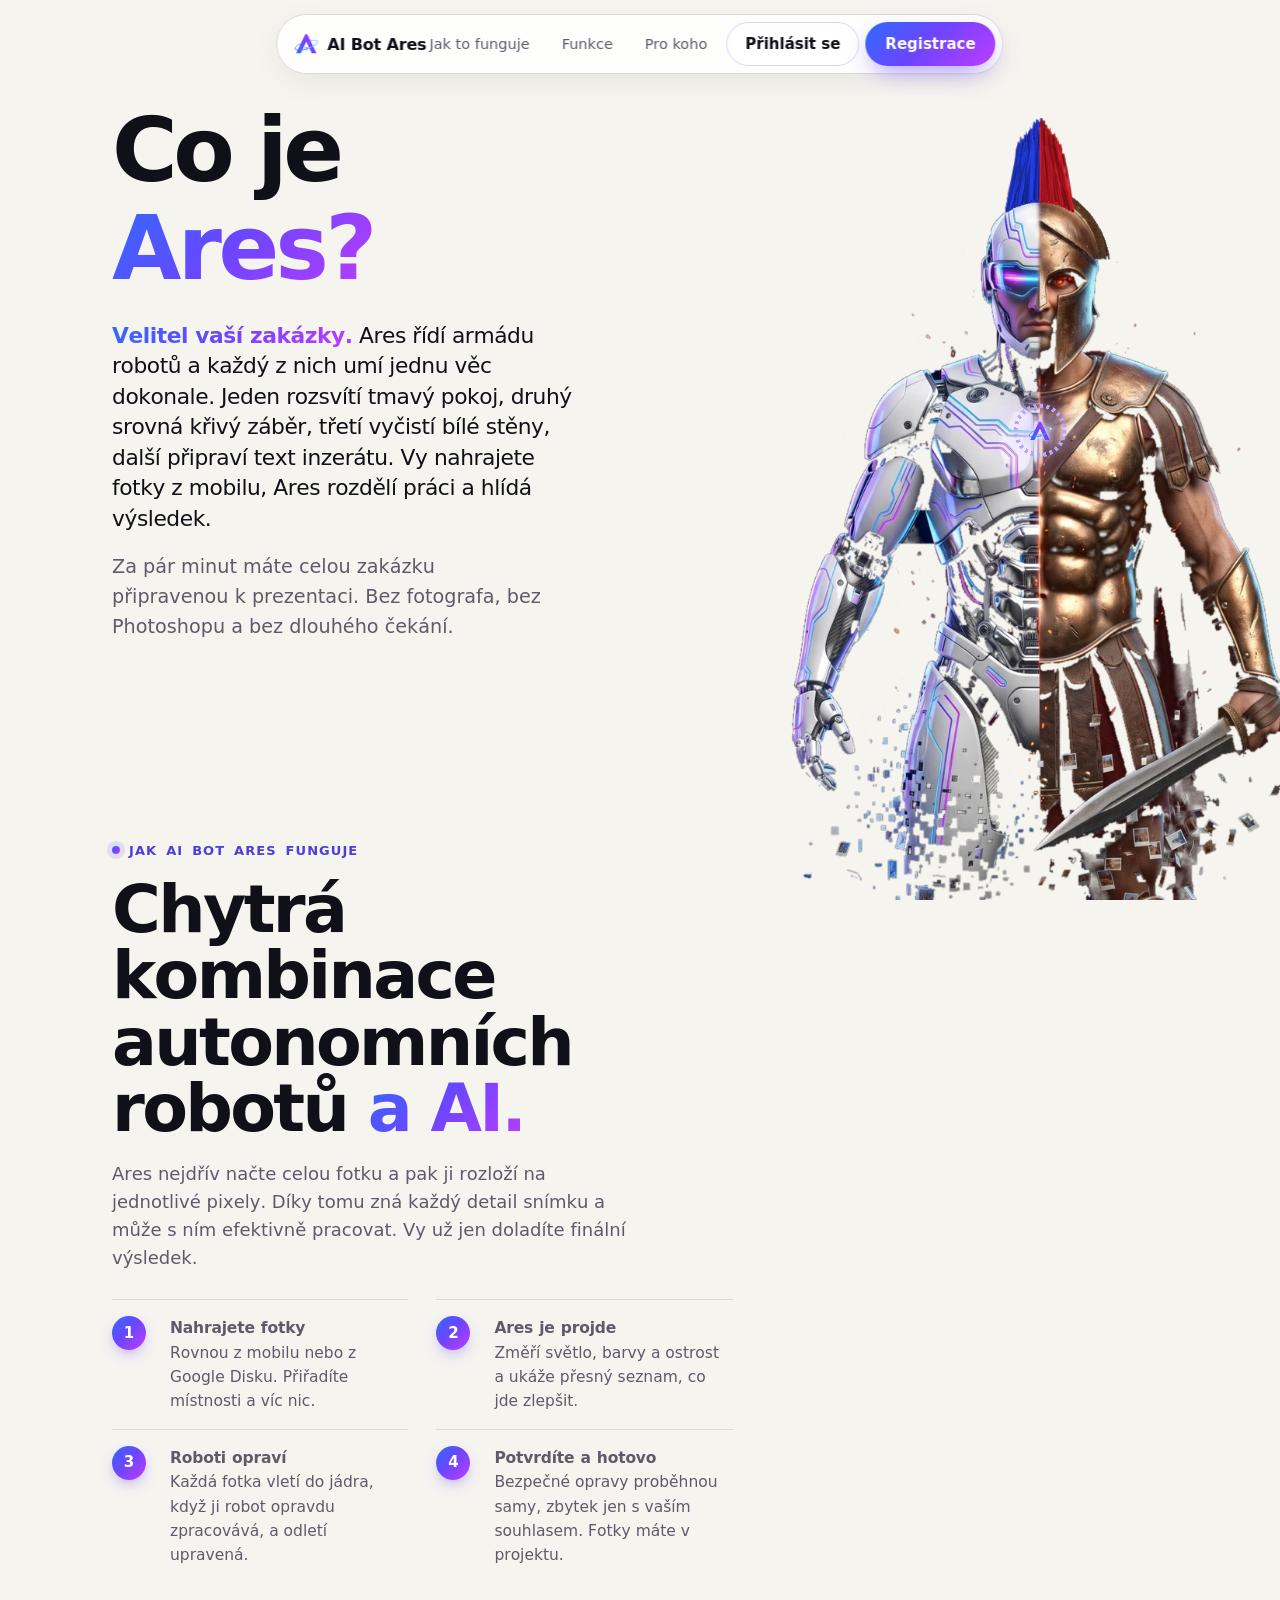
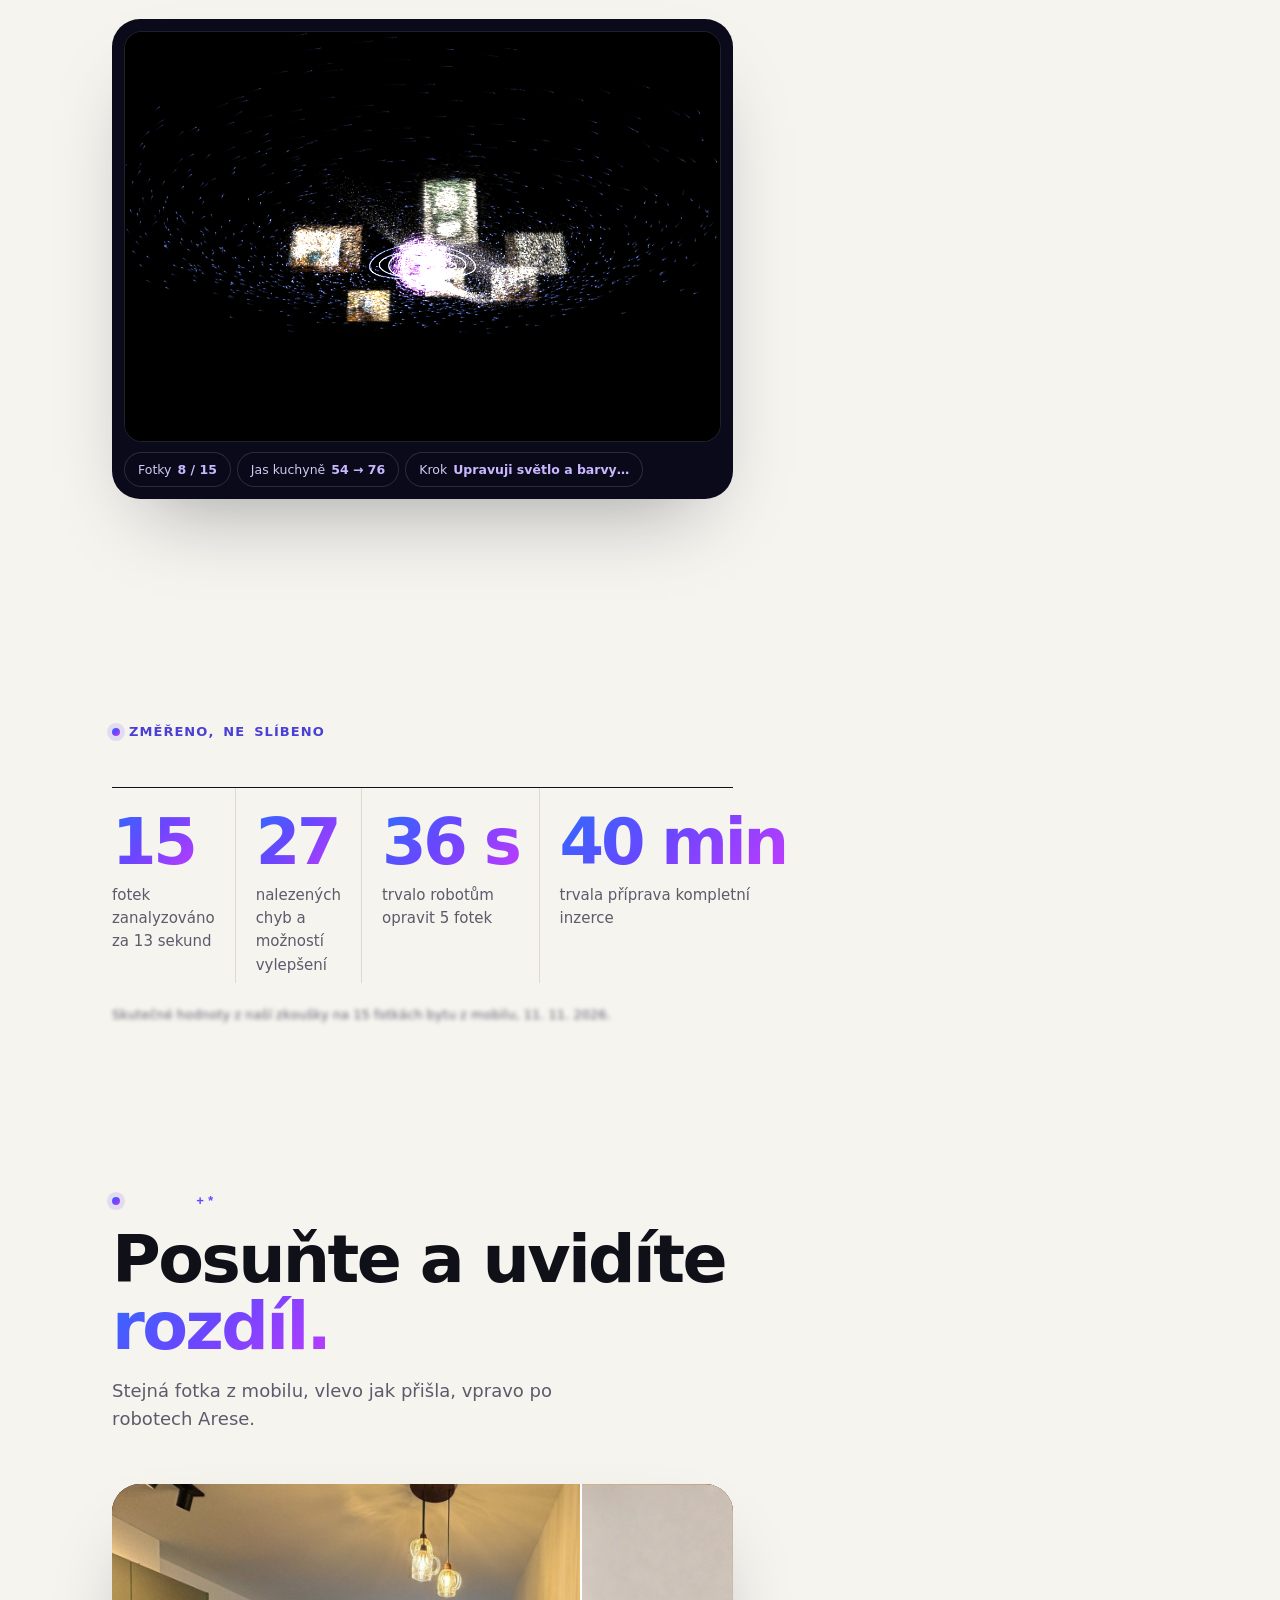
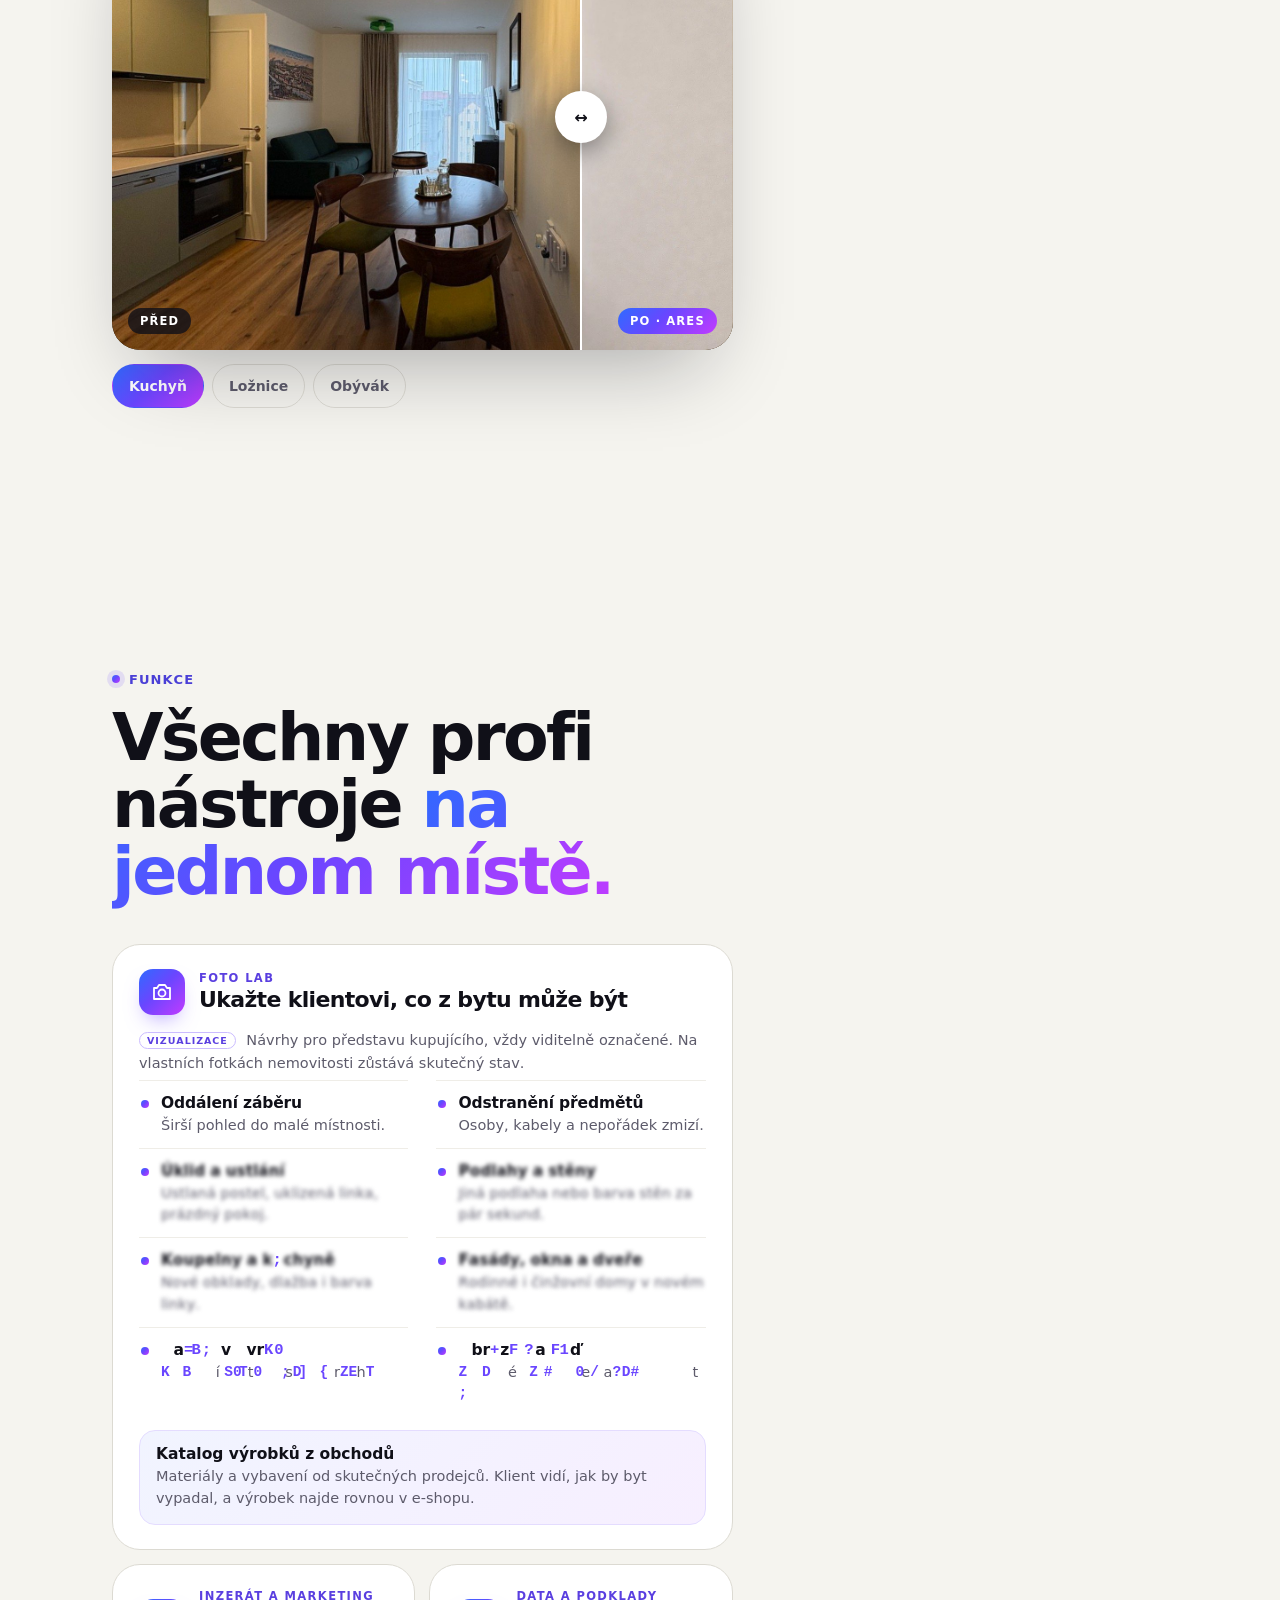
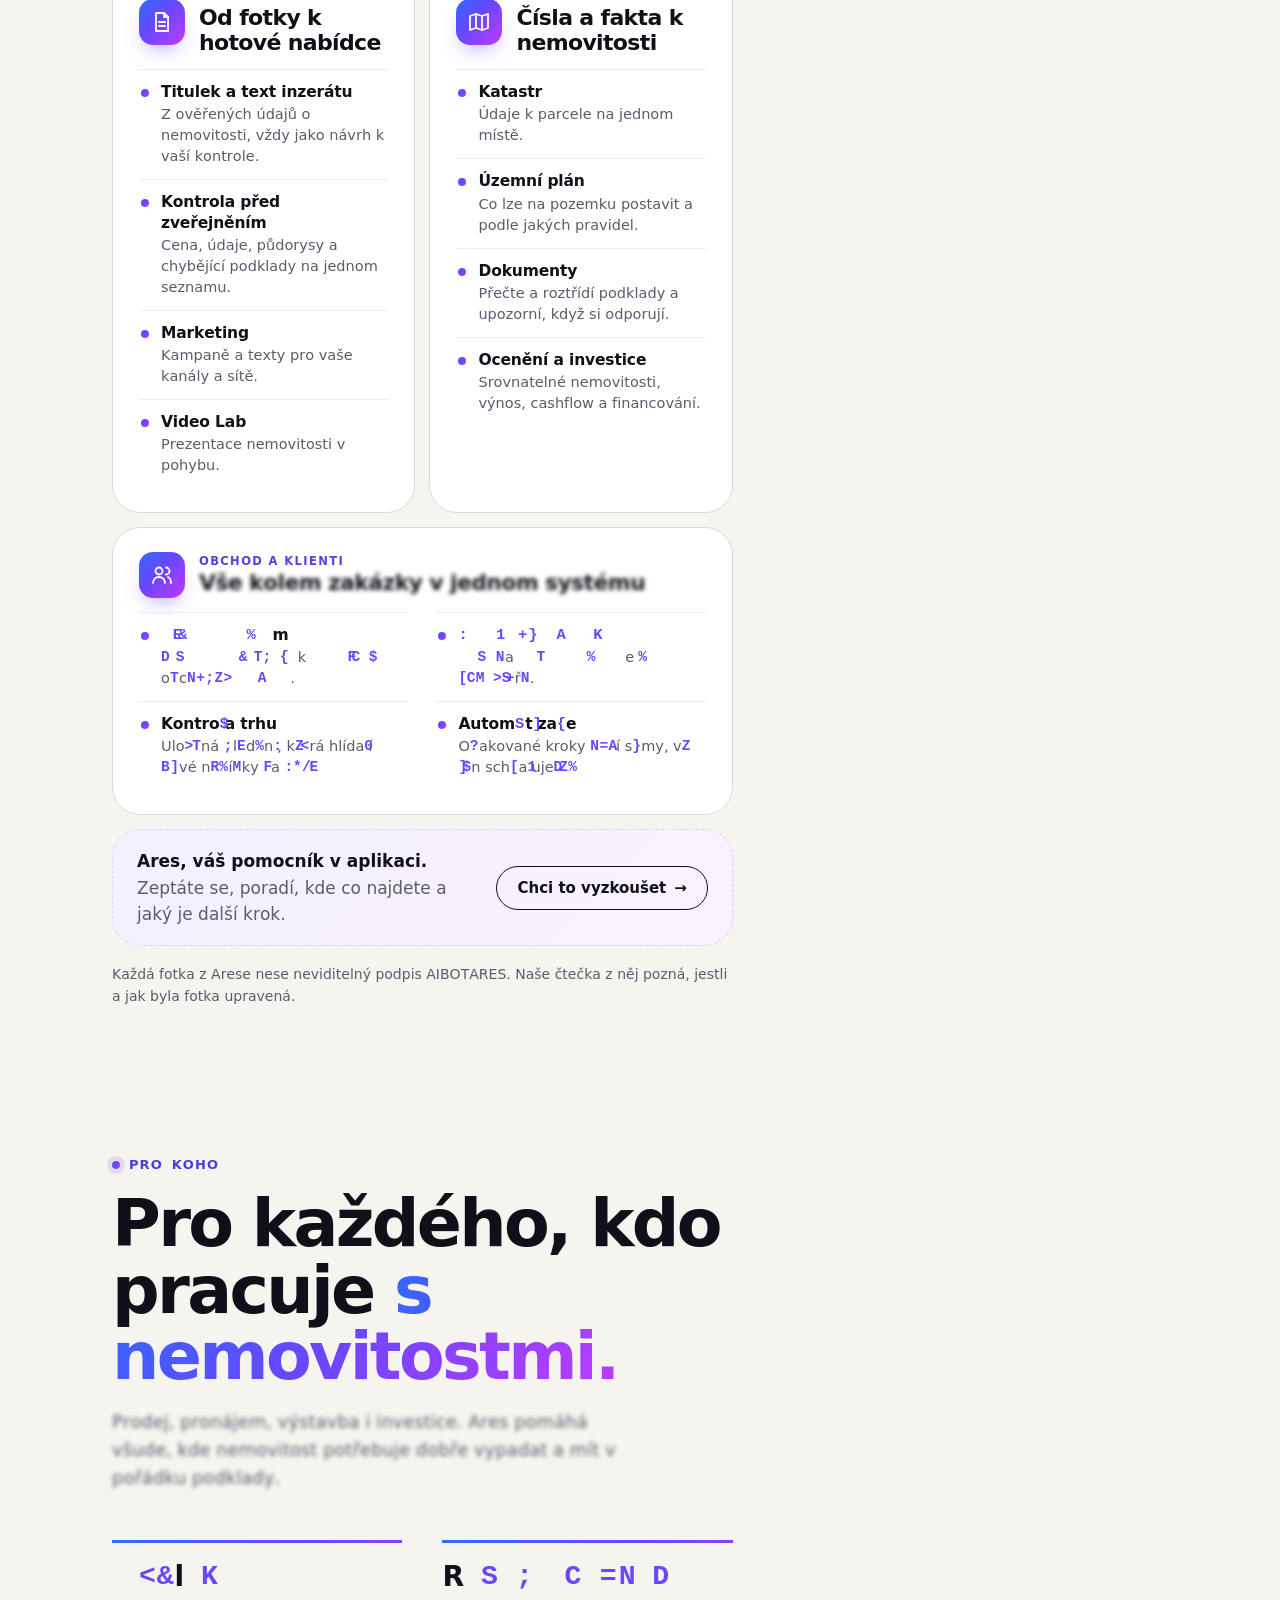
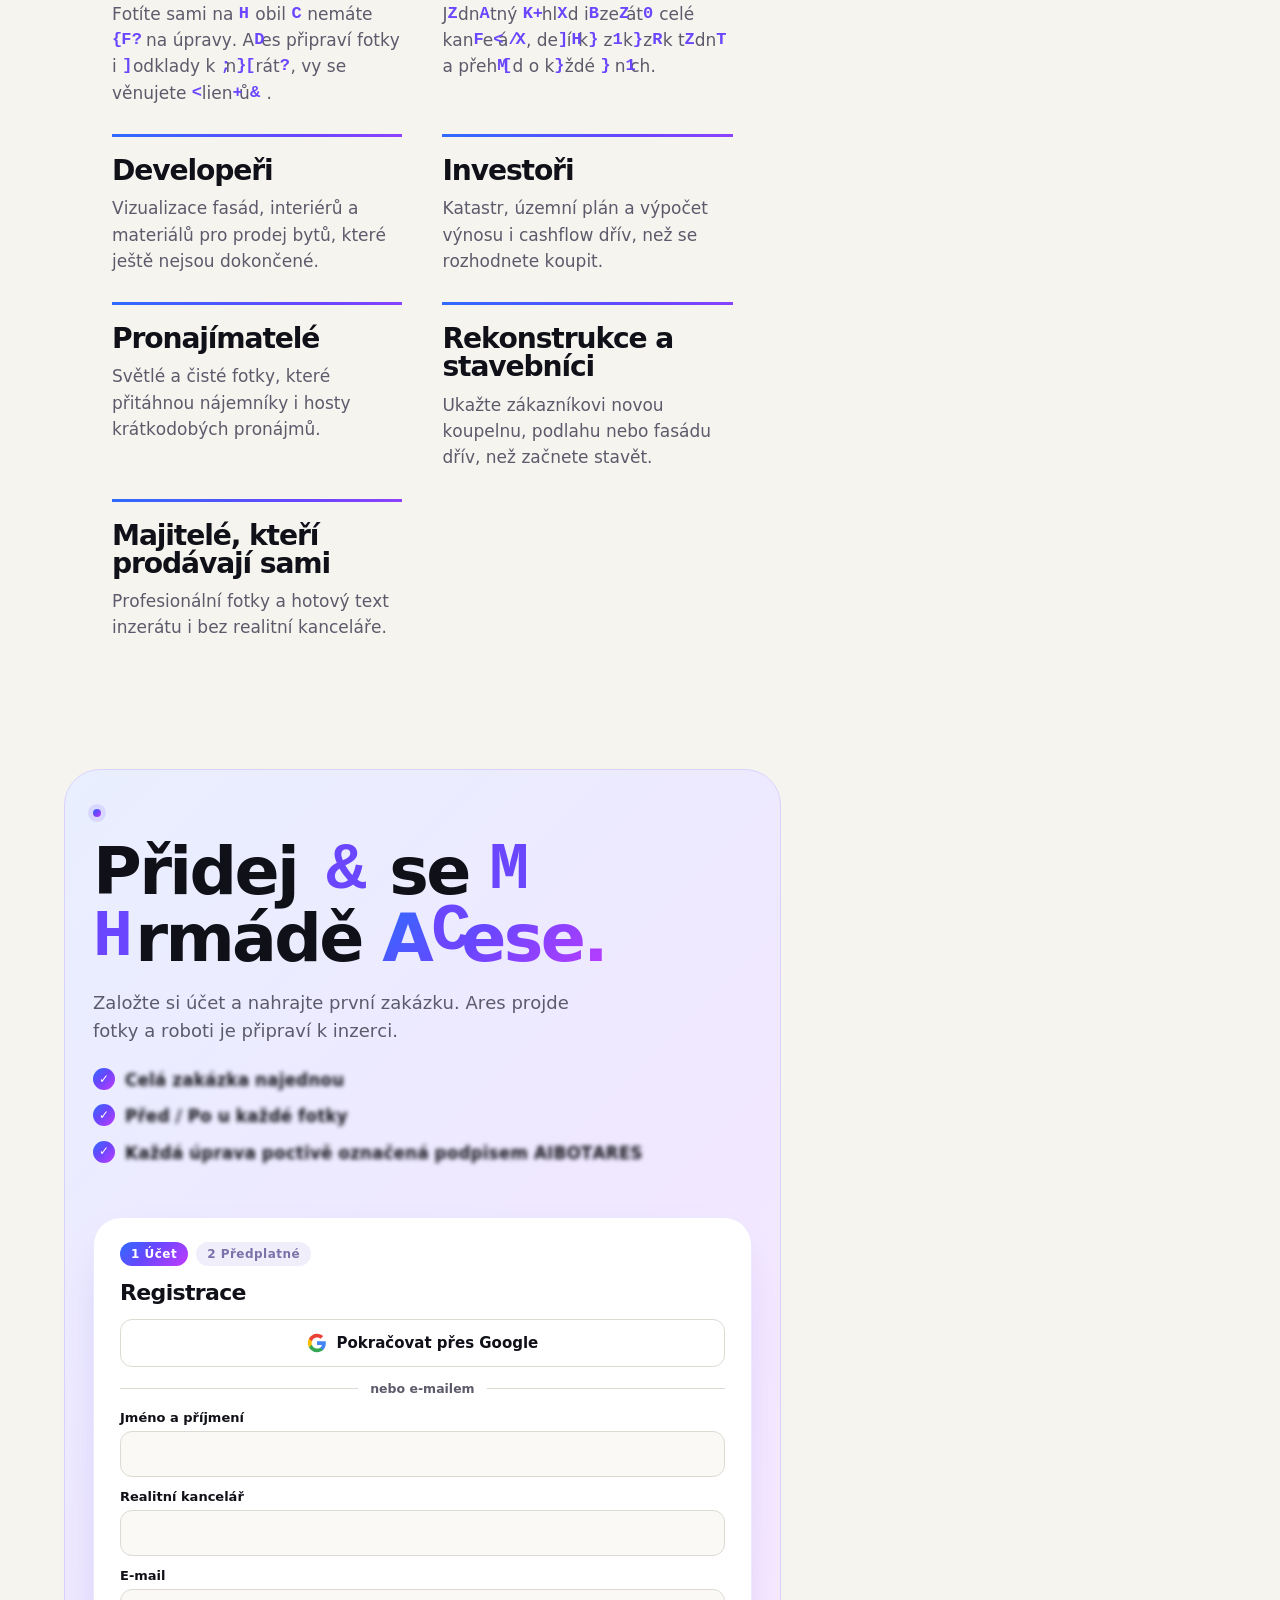
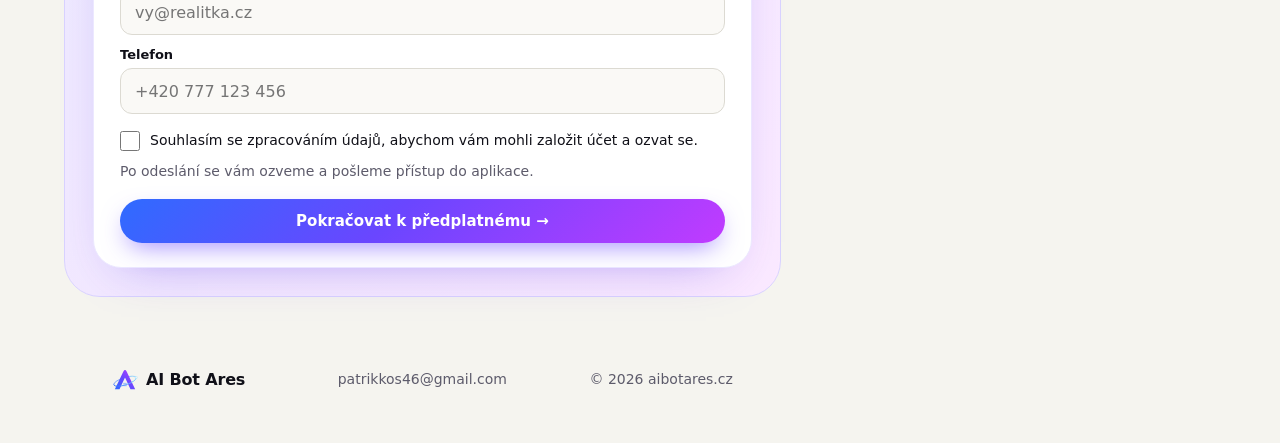
==== vstup.html @ 76d742a1 "Nový web AI Bot Ares: úvod, druhá stránka, registrace e-mailem Co-Authored-By: Claude Opus 5.5 <nore" ====
<!DOCTYPE html>
<html lang="cs">
<head>
<meta charset="utf-8">
<meta name="viewport" content="width=device-width,initial-scale=1">
<title>AI Bot Ares · fotky k inzerci za minutu</title>
<link rel="icon" href="logo.svg">
<style>
:root{
  --paper:#f5f4ef; --card:#ffffff; --ink:#101018; --mut:#5d5b6b; --line:#dcdad2;
  --acc:#5236ff; --acc-soft:#ebe7ff; --night:#0b0a1a;
  --serif:"Iowan Old Style","Palatino Linotype",Palatino,Georgia,serif;
  --sans:-apple-system,"SF Pro Display","Segoe UI",system-ui,sans-serif;
  --r:28px;
}
*{box-sizing:border-box}
html{scroll-behavior:smooth}
body{margin:0;background:var(--paper);color:var(--ink);font:17px/1.55 var(--sans);overflow-x:hidden;-webkit-font-smoothing:antialiased}
a{color:inherit;text-decoration:none}
img{display:block;max-width:100%}
.wrap{max-width:1240px;margin:0 auto;padding:0 clamp(18px,4vw,48px)}
:focus-visible{outline:3px solid var(--acc);outline-offset:3px;border-radius:6px}
em.s{font-family:var(--serif);font-style:italic;font-weight:400;letter-spacing:-.02em;color:var(--acc)}

/* floating nav */
nav{position:fixed;top:14px;left:50%;transform:translateX(-50%);z-index:30;display:flex;align-items:center;gap:6px;padding:7px 7px 7px 16px;background:#ffffffd9;backdrop-filter:blur(14px);border:1px solid var(--line);border-radius:999px;box-shadow:0 8px 30px #1010180f;max-width:calc(100vw - 24px)}
.brand{display:flex;align-items:center;gap:8px;font:800 16px var(--sans);letter-spacing:-.01em;margin-right:10px;white-space:nowrap}
.brand img{width:26px;height:26px}
nav .l{display:inline-flex;align-items:center;min-height:44px;padding:0 13px;border-radius:999px;font:500 14.5px var(--sans);color:var(--mut);white-space:nowrap}
nav .l:hover{background:#1010180a;color:var(--ink)}
.btn{display:inline-flex;align-items:center;justify-content:center;gap:8px;min-height:44px;padding:0 20px;border-radius:999px;font:650 15px var(--sans);border:1px solid transparent;cursor:pointer;white-space:nowrap;transition:transform .2s,background .2s}
.btn.k{background:var(--ink);color:#fff}.btn.k:hover{background:var(--acc)}
.btn.o{border-color:var(--ink);background:transparent;color:var(--ink)}.btn.o:hover{background:var(--ink);color:#fff}
.btn.w{background:#fff;color:var(--ink)}.btn.w:hover{background:var(--acc-soft)}
.btn:active{transform:scale(.97)}
.btn .ar{transition:transform .2s}.btn:hover .ar{transform:translateX(4px)}

/* hero */
.hero{position:relative;padding:clamp(96px,12vh,140px) 0 40px;overflow:hidden}
.hero>.wrap{position:relative;z-index:1;pointer-events:none}
.hero>.wrap a,.hero>.wrap button{pointer-events:auto}
.eyebrow{display:inline-flex;align-items:center;gap:9px;font:600 13px var(--sans);letter-spacing:.08em;text-transform:uppercase;color:var(--mut)}
.eyebrow i{width:8px;height:8px;border-radius:50%;background:var(--acc);box-shadow:0 0 0 5px var(--acc-soft)}
h1{margin:0;font:800 clamp(40px,7vw,104px)/.95 var(--sans);letter-spacing:-.05em}
h1 .ln{display:block;overflow:hidden;padding:.14em 0 .16em;margin:-.14em 0 -.16em}
h1 .ln>span{display:block;transform:translateY(110%);animation:up .9s cubic-bezier(.2,.8,.2,1) forwards}
h1 .ln:nth-child(2)>span{animation-delay:.08s}h1 .ln:nth-child(3)>span{animation-delay:.16s}
@keyframes up{to{transform:none}}
.answer{margin:clamp(18px,2.4vw,30px) 0 18px;max-width:34ch;font:500 clamp(19px,1.7vw,24px)/1.4 var(--sans);letter-spacing:-.02em;color:var(--ink)}
.answer strong{font-weight:800}
.hero-grid{display:grid;grid-template-columns:minmax(0,520px) 1fr;gap:clamp(24px,4vw,64px);align-items:center;margin-top:0}
.lead{margin:0 0 26px;font-size:clamp(17px,1.5vw,20px);color:var(--mut);max-width:440px}
.ctas{display:flex;gap:10px;flex-wrap:wrap}
.meter{margin-top:34px;border-top:1px solid var(--line);padding-top:18px;display:grid;grid-template-columns:auto 1fr;gap:6px 18px;align-items:baseline;font-size:14px;color:var(--mut)}
.meter b{font:700 34px/1 var(--sans);letter-spacing:-.04em;color:var(--ink);font-variant-numeric:tabular-nums}
.meter .bar{grid-column:1/-1;height:6px;border-radius:9px;background:var(--line);overflow:hidden;margin-top:6px}
.meter .bar i{display:block;height:100%;width:54%;background:var(--acc);border-radius:9px;transition:width 1s cubic-bezier(.2,.8,.2,1)}

/* before / after */
.ba{position:relative;border-radius:var(--r);overflow:hidden;aspect-ratio:4/3;background:#000;touch-action:pan-y;user-select:none;box-shadow:0 40px 80px -30px #10101855}
.ba img{position:absolute;inset:0;width:100%;height:100%;object-fit:cover;pointer-events:none}
.ba .after{clip-path:inset(0 0 0 var(--p,50%))}
.ba .h{position:absolute;top:0;bottom:0;left:var(--p,50%);width:2px;background:#fff;pointer-events:none}
.ba .h i{position:absolute;top:50%;left:50%;width:52px;height:52px;margin:-26px;border-radius:50%;background:#fff;color:var(--ink);display:grid;place-items:center;font:800 16px var(--sans);font-style:normal;box-shadow:0 8px 26px #0006}
.ba .lb{position:absolute;bottom:16px;padding:6px 12px;border-radius:999px;font:700 11.5px var(--sans);letter-spacing:.1em;pointer-events:none}
.ba .l1{left:16px;background:#101018cc;color:#fff}.ba .l2{right:16px;background:#fff;color:var(--ink)}
.ba input{position:absolute;inset:0;width:100%;height:100%;opacity:0;cursor:ew-resize;margin:0}
.ba:has(input:focus-visible){outline:3px solid var(--acc);outline-offset:4px}
.rooms{display:flex;gap:8px;margin-top:14px;flex-wrap:wrap}
.rooms button{min-height:44px;padding:0 16px;border-radius:999px;border:1px solid var(--line);background:transparent;font:600 14px var(--sans);color:var(--mut);cursor:pointer}
.rooms button[aria-pressed=true]{background:var(--ink);border-color:var(--ink);color:#fff}

.fight{position:fixed;right:-1vw;bottom:0;width:calc(var(--cyw) / .92);aspect-ratio:645/1007;z-index:0;pointer-events:none}
.fight .hero-ares{position:absolute;inset:0;width:100%;height:100%;object-fit:contain;object-position:right bottom}
.fight{transform-origin:60% 38%;will-change:transform,opacity,filter}
section,footer,.hero>.wrap{position:relative;z-index:1}
.fx{position:fixed;inset:0;z-index:0;pointer-events:none;overflow:hidden}
.fx .ph{position:absolute;left:0;top:0;border:2px solid #fff;border-radius:3px;background:center/cover;filter:grayscale(1) brightness(.78) contrast(.85) blur(.4px);box-shadow:0 8px 18px #10101830;will-change:transform,opacity}
.fx .px{position:absolute;left:0;top:0;border-radius:1px;will-change:transform,opacity}
.fx .ring{position:absolute;border-radius:50%;border:3px solid #a99bff;box-shadow:0 0 24px #8f7bff,inset 0 0 18px #8f7bff88;pointer-events:none}
:root{--cyw:min(calc(100svh * 645 / 1007 * .92),36vw)}
@media (min-width:901px){
 .hero>.wrap,section>.wrap,footer>.wrap{margin-left:clamp(20px,5vw,90px);margin-right:calc(var(--cyw) + 3vw);max-width:none}
 .end{margin-left:clamp(20px,5vw,90px)!important;margin-right:calc(var(--cyw) + 3vw)!important;grid-template-columns:1fr!important}
 .hero-grid{grid-template-columns:minmax(0,640px)}
 #ares1 .a1{grid-template-columns:1fr;gap:36px}
 #ares1 .a1-steps{grid-template-columns:1fr 1fr;column-gap:28px}
 #ares1 .a1-screen{max-width:640px}
}
.fight .ph{position:absolute;left:0;top:0;border:2px solid #fff;border-radius:3px;background:center/cover;filter:grayscale(1) brightness(.78) contrast(.85) blur(.4px);box-shadow:0 8px 18px #10101830;will-change:transform,opacity}
.fight .px{position:absolute;left:0;top:0;border-radius:1px;will-change:transform,opacity}
.fight .ring{position:absolute;border-radius:50%;border:3px solid #a99bff;box-shadow:0 0 24px #8f7bff,inset 0 0 18px #8f7bff88;pointer-events:none}
.hero .marq{position:relative;z-index:1;background:var(--paper)}
@media (max-width:900px){.fight{right:-18vw;opacity:.16}.hero>.wrap{pointer-events:auto}}
@media (prefers-reduced-motion:reduce){.fight .ph,.fight .px,.fight .ring{display:none}.fight .stance{animation:none}}
/* marquee */
.marq{margin-top:clamp(50px,7vw,90px);border-block:1px solid var(--line);overflow:hidden;padding:18px 0}
.marq div{display:flex;gap:44px;width:max-content;animation:mq 38s linear infinite;font:700 clamp(20px,2.4vw,30px) var(--sans);letter-spacing:-.02em;white-space:nowrap}
.marq span::after{content:"✳";margin-left:44px;color:var(--acc);font-weight:400;font-family:var(--sans);font-style:normal}
.marq span:nth-child(even){font-family:var(--serif);font-style:italic;font-weight:400}
@keyframes mq{to{transform:translateX(-50%)}}

section{padding:clamp(70px,10vw,140px) 0;scroll-margin-top:70px}
h2{margin:14px 0 0;font:800 clamp(34px,5.2vw,72px)/1 var(--sans);letter-spacing:-.04em;max-width:16ch}
.sub{color:var(--mut);max-width:520px;font-size:18px;margin:18px 0 0}

/* numbers */
.nums{display:grid;grid-template-columns:repeat(4,1fr);border-top:1px solid var(--ink);margin-top:44px}
.nums div{padding:22px 20px 6px 0;border-right:1px solid var(--line)}
.nums div+div{padding-left:20px}.nums div:last-child{border:0}
.nums b{display:block;font:800 clamp(38px,5vw,76px)/1 var(--sans);letter-spacing:-.05em;font-variant-numeric:tabular-nums;white-space:nowrap}
.nums span{display:block;margin-top:10px;color:var(--mut);font-size:15px;max-width:22ch}
.src{margin-top:22px;font-size:13px;color:var(--mut)}

/* steps: sticky title + rows */
.how{display:grid;grid-template-columns:.8fr 1.2fr;gap:clamp(24px,5vw,80px);align-items:start}
.how .stick{position:sticky;top:110px}
.step{display:grid;grid-template-columns:auto 1fr;gap:8px 26px;padding:34px 0;border-top:1px solid var(--line)}
.step:last-child{border-bottom:1px solid var(--line)}
.step .n{font:400 clamp(54px,6vw,92px)/.8 var(--serif);font-style:italic;color:var(--acc);grid-row:1/3;min-width:1.1em}
.step h3{margin:0;font:750 clamp(22px,2.3vw,30px)/1.1 var(--sans);letter-spacing:-.03em}
.step p{margin:0;color:var(--mut)}

/* Ares1 dark window */
.dark{background:var(--night);color:#f1efff;border-radius:calc(var(--r) + 8px);padding:clamp(22px,4vw,56px);margin:0 clamp(8px,1.5vw,20px)}
.dark .top{display:grid;grid-template-columns:1.1fr .9fr;gap:30px;align-items:end;margin-bottom:34px}
.dark h2{color:#fff}.dark .eyebrow{color:#a9a3cf}
.dark ul{list-style:none;margin:0;padding:0;display:grid;gap:10px;color:#cfc9f3;font-size:16px}
.dark li{display:flex;gap:12px;align-items:baseline}.dark li::before{content:"";flex:none;width:7px;height:7px;border-radius:50%;background:#8f7bff;transform:translateY(-2px)}
.stage{position:relative;border-radius:20px;overflow:hidden;border:1px solid #ffffff1c;background:#05040f}
.stage iframe{border:0;width:1100px;height:760px;transform-origin:0 0;position:absolute;left:0;top:0}
.chips{position:absolute;left:14px;right:14px;bottom:14px;display:flex;gap:8px;flex-wrap:wrap;pointer-events:none}
.chip{background:#0b0a1ad9;border:1px solid #ffffff22;border-radius:999px;padding:7px 13px;font-size:12.5px;color:#cfc9f3}
.chip b{color:#fff;margin-left:6px;font-variant-numeric:tabular-nums}

.a1{display:grid;grid-template-columns:1fr minmax(0,560px);gap:clamp(28px,5vw,72px);align-items:center}
.a1-steps{list-style:none;counter-reset:st;margin:28px 0 0;padding:0;display:grid;gap:0}
.a1-steps li{counter-increment:st;display:grid;grid-template-columns:44px 1fr;gap:2px 14px;padding:16px 0;border-top:1px solid var(--line)}
.a1-steps li::before{content:counter(st);grid-row:1/3;font:400 34px/1 var(--serif);font-style:italic;color:var(--acc)}
.a1-steps b{font:750 18px/1.25 var(--sans);letter-spacing:-.01em}
.a1-steps span{color:var(--mut);font-size:15.5px}
.a1-screen{position:relative;background:var(--night);border-radius:var(--r);padding:12px;box-shadow:0 40px 80px -36px #10101860}
.a1-screen .stage{border-radius:calc(var(--r) - 10px)}
.a1-screen .chips{position:static;margin-top:10px;display:flex;flex-wrap:wrap;gap:6px}
@media (max-width:900px){.a1{grid-template-columns:1fr}}
/* bento */
.bento{display:grid;grid-template-columns:repeat(6,1fr);gap:14px;margin-top:48px}
.t{position:relative;border-radius:var(--r);background:var(--card);border:1px solid var(--line);padding:26px;min-height:230px;display:flex;flex-direction:column;justify-content:flex-end;overflow:hidden;transition:transform .35s cubic-bezier(.2,.8,.2,1),box-shadow .35s,opacity .8s}
.t:hover{transform:translateY(-4px);box-shadow:0 24px 50px -24px #10101840}
.t h3{margin:0 0 6px;font:750 22px/1.15 var(--sans);letter-spacing:-.03em}
.t p{margin:0;color:var(--mut);font-size:15.5px;max-width:38ch}
.t .viz{position:absolute;top:20px;right:20px;font:700 10.5px var(--sans);letter-spacing:.12em;padding:5px 10px;border-radius:999px;border:1px solid currentColor}
.t.a{grid-column:span 4;min-height:380px;color:#fff;border:0}
.t.a p,.t.e p,.t.b p{color:#ffffffe0}
.t>img{position:absolute;inset:0;width:100%;height:100%;object-fit:cover;transition:transform 1.2s cubic-bezier(.2,.8,.2,1)}
.t:hover>img{transform:scale(1.05)}
.t.a::after,.t.e::after{content:"";position:absolute;inset:0;background:linear-gradient(180deg,#10101800 30%,#101018e0)}
.t.a>:not(img),.t.e>:not(img){position:relative;z-index:1}
.t.a>.viz,.t.e>.viz{position:absolute}
.t.b{grid-column:span 2;background:var(--acc);color:#fff;border:0}
.t.b .big{font:400 96px/.8 var(--serif);font-style:italic;margin-bottom:auto}
.t.c,.t.d{grid-column:span 2}
.t.e{grid-column:span 2;color:#fff;border:0}
.t.f{grid-column:span 6;min-height:0;flex-direction:row;align-items:center;justify-content:space-between;gap:24px;background:transparent}
.honest{margin-top:18px;font-size:14px;color:var(--mut);max-width:70ch}

/* who */
.who{display:grid;grid-template-columns:1fr 1fr;gap:14px 40px;margin-top:48px}
.who article{border-top:1px solid var(--ink);padding:26px 0 0}
.who h3{margin:0 0 10px;font:800 clamp(28px,3.4vw,46px)/1 var(--sans);letter-spacing:-.04em}
.who p{margin:0;color:var(--mut);max-width:44ch}

/* cta + login */
.end{background:var(--ink);color:#fff;border-radius:calc(var(--r) + 8px);margin:0 clamp(8px,1.5vw,20px);padding:clamp(28px,5vw,72px);display:grid;grid-template-columns:1.25fr .75fr;gap:clamp(24px,5vw,72px);align-items:center}
.end h2{color:#fff;max-width:14ch}.end .sub{color:#b9b6c9}
.end em.s{color:#a99bff}
.login{background:#fff;color:var(--ink);border-radius:var(--r);padding:28px}
.login h3{margin:0 0 4px;font:800 24px var(--sans);letter-spacing:-.03em}
.login p{margin:0 0 8px;color:var(--mut);font-size:15px}
.login label{display:block;font:600 13px var(--sans);margin:14px 0 6px}
.login input{width:100%;min-height:48px;border:1px solid var(--line);background:var(--paper);color:var(--ink);border-radius:14px;padding:0 14px;font:16px var(--sans)}
.login input:focus{outline:3px solid var(--acc);outline-offset:1px}
.login .btn{width:100%;margin-top:18px}
.login .note{margin-top:12px;font-size:14px;color:var(--acc)}

footer{padding:40px 0 50px;color:var(--mut);font-size:14px}
footer .wrap{display:flex;justify-content:space-between;gap:16px;flex-wrap:wrap;align-items:center}
footer a:hover{color:var(--ink)}

/* scroll reveal */
.rv{opacity:0;transform:translateY(26px);transition:opacity .8s cubic-bezier(.2,.8,.2,1),transform .8s cubic-bezier(.2,.8,.2,1);transition-delay:var(--d,0s)}
.rv.in{opacity:1;transform:none}
.t.rv.in:hover{transform:translateY(-4px);transition-delay:0s}

@media (max-width:900px){
  nav .l{display:none}
  nav{padding-left:12px;gap:4px}.brand{margin-right:4px;font-size:15px;flex:none}nav .btn{padding:0 14px;font-size:14px}
  .hero-grid,.how,.dark .top,.end,.who{grid-template-columns:1fr}
  .how .stick{position:static}
  .nums{grid-template-columns:1fr 1fr}
  .nums div,.nums div+div{border-right:0;border-bottom:1px solid var(--line);padding:20px 12px 18px 0}
  .bento{grid-template-columns:1fr}
  .t.a,.t.b,.t.c,.t.d,.t.e,.t.f{grid-column:auto}
  .t.a{min-height:300px}
  .t.f{flex-direction:column;align-items:flex-start}

}
@media (prefers-reduced-motion:reduce){
  html{scroll-behavior:auto}
  *,*::before,*::after{animation:none!important;transition:none!important}
  h1 .ln>span{transform:none}.rv{opacity:1;transform:none}
}

/* ---- intro look: gradient accents, heavy sans type (matches page 1) ---- */
:root{--g:linear-gradient(135deg,#2f6bff 0%,#6a46ff 45%,#c13bff 100%);--g-soft:linear-gradient(135deg,#8fb0ff 0%,#a98bff 50%,#e58bff 100%)}
em.s{font-family:var(--sans);font-style:normal;font-weight:800;letter-spacing:-.04em;background:var(--g);-webkit-background-clip:text;background-clip:text;color:transparent;padding-right:.04em}
.end em.s,.dark em.s{background:var(--g-soft);-webkit-background-clip:text;background-clip:text;color:transparent}
.eyebrow{color:#4a3fd6}
.eyebrow i{background:var(--g);box-shadow:0 0 0 5px #6a46ff22}
.btn.k{background:var(--g);color:#fff;border:0;box-shadow:0 10px 26px -8px #6a46ffaa}.btn.k:hover{background:var(--g);filter:brightness(1.08)}
.btn.w{background:#fff}
.btn.o:hover{background:var(--g);border-color:transparent;color:#fff}
.a1-steps li::before{width:34px;height:34px;border-radius:50%;display:grid;place-items:center;background:var(--g);color:#fff;font:800 15px/1 var(--sans);font-style:normal;box-shadow:0 6px 16px -6px #6a46ffaa}
.answer strong{background:var(--g);-webkit-background-clip:text;background-clip:text;color:transparent}
.nums b{background:var(--g);-webkit-background-clip:text;background-clip:text;color:transparent;width:fit-content}
.meter b{background:var(--g);-webkit-background-clip:text;background-clip:text;color:transparent}
.meter .bar i{background:var(--g)}
.ba .l2{background:var(--g);color:#fff}
.rooms button[aria-pressed=true]{background:var(--g);border-color:transparent}
.t.b{background:var(--g)}
.t.b .big{font:800 88px/.85 var(--sans);font-style:normal;letter-spacing:-.05em}
.t .viz{color:#5a3fe0}
.who article{border-top:3px solid transparent;border-image:var(--g) 1}
.login .note{color:#5a3fe0}
.chip b{color:#c9b8ff}

/* registration block: light, colourful, no dark slab */
.join{position:relative;margin:0 clamp(8px,1.5vw,20px);border-radius:calc(var(--r) + 8px);padding:clamp(26px,4.5vw,64px);display:grid;grid-template-columns:1fr 1.1fr;gap:clamp(24px,4vw,56px);align-items:start;background:linear-gradient(135deg,#e9efff 0%,#efe8ff 50%,#fbe9ff 100%);border:1px solid #d9d2ff}
.join h2{max-width:13ch}
.join-list{list-style:none;padding:0;margin:22px 0 0;display:grid;gap:10px;color:var(--ink);font-weight:600}
.join-list li{position:relative;padding-left:32px;min-height:22px}.join-list li::before{content:"✓";position:absolute;left:0;top:1px;display:grid;place-items:center;width:22px;height:22px;border-radius:50%;background:var(--g);color:#fff;font-size:12px}
.join-forms{display:grid;gap:14px}
.card-f{background:#fff;border-radius:var(--r);padding:24px 26px;box-shadow:0 20px 50px -28px #4a2fe066;border:1px solid #ece8ff}
.card-f h3{margin:0 0 6px;font:800 22px var(--sans);letter-spacing:-.03em}
.card-f label{display:block;font:600 13px var(--sans);margin:12px 0 6px}.card-f .opt{font-weight:400;color:var(--mut)}
.card-f input{width:100%;min-height:46px;border:1px solid var(--line);background:#faf9f6;color:var(--ink);border-radius:12px;padding:0 14px;font:16px var(--sans)}
.card-f input:focus{outline:3px solid #6a46ff55;border-color:#6a46ff}
.card-f .btn{width:100%;margin-top:16px}
.card-f.small{padding:20px 26px}
.card-f .note{margin:10px 0 0;font-size:14px;color:#5a3fe0}
@media (min-width:901px){.join{margin-left:clamp(20px,5vw,90px)!important;margin-right:calc(var(--cyw) + 3vw)!important;grid-template-columns:1fr}}
@media (max-width:900px){.join{grid-template-columns:1fr}}

.row2{display:grid;grid-template-columns:1fr 1fr;gap:0 14px}
@media (max-width:600px){.row2{grid-template-columns:1fr}}
.stepbar{display:flex;gap:8px;margin-bottom:14px}.stepbar span{font:700 12px var(--sans);letter-spacing:.04em;padding:5px 11px;border-radius:999px;background:#f1eefc;color:#7a72a8}.stepbar span.on{background:var(--g);color:#fff}
.rules{list-style:none;padding:0;margin:12px 0 0;display:flex;flex-wrap:wrap;gap:6px}
.rules li{font:600 12.5px var(--sans);padding:5px 10px;border-radius:999px;background:#f4f3ef;color:var(--mut)}
.rules li::before{content:"○ "}.rules li.ok{background:#e9f8ef;color:#167a43}.rules li.ok::before{content:"✓ "}
.gbtn{display:flex;align-items:center;justify-content:center;gap:10px;min-height:48px;margin:14px 0 4px;border:1px solid var(--line);border-radius:12px;background:#fff;color:var(--ink);font:700 15px var(--sans);text-decoration:none;transition:border-color .2s,box-shadow .2s}
.gbtn:hover{border-color:#6a46ff;box-shadow:0 4px 16px #6a46ff22}.gbtn:focus-visible{outline:3px solid #6a46ff55}
.or{display:flex;align-items:center;gap:12px;margin:14px 0 2px;color:var(--mut);font:600 12.5px var(--sans)}.or::before,.or::after{content:"";flex:1;height:1px;background:var(--line)}
.hp{position:absolute;left:-9999px;width:1px;height:1px;overflow:hidden}
.card-f label.consent{display:flex;gap:10px;align-items:flex-start;font:500 14px/1.45 var(--sans);margin:16px 0 0;cursor:pointer}
.card-f label.consent input{width:20px;min-height:20px;height:20px;flex:none;margin:1px 0 0;accent-color:#6a46ff}
.err{margin:12px 0 0;color:#b4232f;font-weight:600;font-size:14px}
.hint{margin:0 0 14px;color:var(--mut);font-size:14px}
.plan-grid{display:grid;grid-template-columns:1fr 1fr;gap:12px}
@media (max-width:600px){.plan-grid{grid-template-columns:1fr}}
.plan{position:relative;text-align:left;cursor:pointer;border:1.5px solid var(--line);background:#fff;border-radius:18px;padding:18px;font:inherit;color:var(--ink);display:grid;gap:6px;transition:border-color .2s,box-shadow .2s,transform .2s}
.plan:hover{transform:translateY(-2px);border-color:#a99bff}
.plan.sel{border-color:#6a46ff;box-shadow:0 0 0 3px #6a46ff33}
.plan b{font:800 20px var(--sans);letter-spacing:-.02em}.plan .price{font:700 15px var(--sans);color:var(--mut)}
.plan ul{margin:6px 0 4px;padding:0 0 0 18px;color:var(--mut);font-size:14px}
.plan .pick{margin-top:4px;font:700 14px var(--sans);color:#5a3fe0}
.plan.hot{border-color:transparent;background:linear-gradient(#fff,#fff) padding-box,var(--g) border-box}
.plan .tag{position:absolute;top:-10px;right:14px;font:700 11px var(--sans);font-style:normal;color:#fff;background:var(--g);padding:4px 10px;border-radius:999px}
.skip{display:block;margin:14px auto 0;background:none;border:0;color:var(--mut);font:600 14px var(--sans);text-decoration:underline;text-underline-offset:3px;cursor:pointer;min-height:44px}
.skip:hover{color:var(--ink)}

/* arc-reactor style engine on Ares's chest with the logo as its core */
.core{position:absolute;left:var(--cx);top:var(--cy);width:var(--cw);aspect-ratio:1;transform:translate(-50%,-50%);pointer-events:none;z-index:2;border-radius:50%}
.core .rim{position:absolute;inset:0;border-radius:50%;background:radial-gradient(circle at 35% 30%,#ffffff 0%,#f6f7fb 45%,#dfe2ea 75%,#c7cbd6 100%);box-shadow:0 2px 6px #0004,inset 0 -2px 4px #0000001f,inset 0 2px 3px #fff}
.core .coil{position:absolute;inset:6%;border-radius:50%;background:repeating-conic-gradient(#b9a4ff 0 7deg,#ffffff00 7deg 15deg);-webkit-mask:radial-gradient(circle,transparent 58%,#000 60%);mask:radial-gradient(circle,transparent 58%,#000 60%);animation:coilSpin 12s linear infinite;box-shadow:0 0 6px #b9a4ff88}
.core .well{position:absolute;inset:25%;border-radius:50%;background:radial-gradient(circle,#ffffff 0%,#f3eeff 35%,#cdbfff 65%,#a58bff 100%);box-shadow:inset 0 0 4px #6a46ff55,0 0 8px #b9a4ffaa;animation:wellPulse 1.8s ease-in-out infinite}
.core img{position:absolute;inset:30%;width:40%;height:40%;filter:drop-shadow(0 0 2px #fff) drop-shadow(0 0 4px #b9a4ffaa);animation:logoPulse 1.8s ease-in-out infinite}
.core::before{content:"";position:absolute;inset:-45%;border-radius:50%;background:radial-gradient(circle,#c9b8ff77 0%,#a58bff22 38%,transparent 66%);animation:coreGlow 1.8s ease-in-out infinite;z-index:-1}
.core::after{content:"";position:absolute;inset:0;border-radius:50%;border:1.5px solid #cbbcff;opacity:0;animation:coreRing 1.8s ease-out infinite}
@keyframes coilSpin{to{transform:rotate(360deg)}}
@keyframes wellPulse{0%,100%{filter:brightness(.97)}50%{filter:brightness(1.12)}}
@keyframes logoPulse{0%,100%{transform:scale(1)}50%{transform:scale(1.08)}}
@keyframes coreGlow{0%,100%{opacity:.5;transform:scale(.85)}50%{opacity:1;transform:scale(1.12)}}
@keyframes coreRing{0%{opacity:.55;transform:scale(1)}100%{opacity:0;transform:scale(1.8)}}
@media (prefers-reduced-motion:reduce){.core *,.core::before,.core::after{animation:none!important}}

/* scroll text dissolve: letters turn into code and vanish while leaving the top, rebuild on the way back */
.cw{white-space:nowrap}
.ch{display:inline-block;transition:opacity .25s,transform .35s,filter .35s}
.ch.s{color:transparent!important;position:relative}
.ch.s::after{content:attr(data-g);position:absolute;left:0;top:0;color:#6a46ff;font-family:ui-monospace,"SF Mono",Menlo,monospace;font-weight:600;-webkit-text-fill-color:#6a46ff}
.ch.g{opacity:0;transform:translateY(-10px) scale(.6);filter:blur(2px)}
em.s .ch{display:inline}
em.s .ch.g{visibility:hidden}
em.s .ch.s{visibility:hidden}
em.s .ch.s::after{visibility:visible}
@media (prefers-reduced-motion:reduce){.ch{transition:none}}

nav .btn.o{min-height:44px;padding:0 18px;border-color:#d9d2ff;background:#fff}
.login-d{border:0;padding:0;background:transparent;width:min(420px,92vw)}
.login-d::backdrop{background:#10101866;backdrop-filter:blur(4px)}
.login-d .card-f{position:relative;padding:28px 28px 24px}
.login-d .x{position:absolute;top:10px;right:12px;width:40px;height:40px;border:0;background:none;font-size:26px;line-height:1;color:var(--mut);cursor:pointer;border-radius:50%}
.login-d .x:hover{background:#f1eefc;color:var(--ink)}
@media (max-width:900px){nav .btn.o{padding:0 12px;font-size:14px}}

/* badge sits in the card flow (never on top of the heading) */
.t .viz{position:static;align-self:flex-start;margin:0 0 auto;display:inline-block}
.t.a>.viz,.t.e>.viz{position:relative}
.t:has(.viz){justify-content:flex-start}
.t:has(.viz) h3{margin-top:18px}
@media (min-width:901px){
 #funkce .bento{grid-template-columns:1fr 1fr}
 #funkce .t.a,#funkce .t.f{grid-column:span 2}
 #funkce .t.b,#funkce .t.c,#funkce .t.d,#funkce .t.e{grid-column:span 1}
}

/* narrow desktops: forms stack, no element may poke out of its card */
.join,.card-f,.join-forms,.join-copy{min-width:0}
@media (min-width:901px) and (max-width:1280px){.row2{grid-template-columns:1fr}.join{padding:28px}.plan-grid{grid-template-columns:1fr}}
@media (max-width:900px){.fight{width:auto;height:100svh}}
@media (max-width:640px){
 nav{left:12px;right:12px;transform:none;max-width:none;justify-content:space-between}
 nav .brand{font-size:0;margin-right:0;gap:0}nav .brand img{width:30px;height:30px}
 nav .btn{padding:0 14px;font-size:14px;min-height:42px}
 .join{padding:20px 16px;margin:0 8px}.card-f{padding:20px 16px}
}


/* feature catalogue */
.fgrid{display:grid;grid-template-columns:1fr 1fr;gap:14px;margin-top:40px}
.fg{background:#fff;border:1px solid var(--line);border-radius:var(--r);padding:24px 26px;transition:transform .35s cubic-bezier(.2,.8,.2,1),box-shadow .35s}
.fg:hover{transform:translateY(-3px);box-shadow:0 24px 50px -28px #4a2fe055}
.fg.wide{grid-column:span 2}
.fg header{display:flex;gap:14px;align-items:center;margin-bottom:14px}
.fi{flex:none;width:46px;height:46px;border-radius:14px;background:var(--g);display:grid;place-items:center;box-shadow:0 10px 22px -10px #6a46ffaa}
.fi svg{width:24px;height:24px;fill:none;stroke:#fff;stroke-width:1.8;stroke-linecap:round;stroke-linejoin:round}
.fk{display:block;font:700 11.5px var(--sans);letter-spacing:.12em;text-transform:uppercase;color:#5a3fe0}
.fg h3{margin:2px 0 0;font:800 22px/1.15 var(--sans);letter-spacing:-.03em}
.fg ul{list-style:none;margin:0;padding:0;display:grid;gap:0}
.fg.wide ul{grid-template-columns:1fr 1fr;column-gap:28px}
.fg li{padding:12px 0 12px 22px;border-top:1px solid #efede7;position:relative}
.fg li::before{content:"";position:absolute;left:2px;top:19px;width:8px;height:8px;border-radius:50%;background:var(--g)}
.fg li>b{display:block;font:700 15.5px/1.3 var(--sans);letter-spacing:-.01em}
.fg li>span{display:block;color:var(--mut);font-size:14.5px;line-height:1.45;margin-top:2px}
.fcta{margin-top:14px;display:flex;align-items:center;justify-content:space-between;gap:20px;border:1px dashed #d9d2ff;border-radius:var(--r);padding:18px 24px;background:linear-gradient(135deg,#f3f0ff,#fbf2ff)}
.fcta p{margin:0;color:var(--mut)}.fcta b{color:var(--ink)}
@media (max-width:1100px){.fg.wide ul{grid-template-columns:1fr}}
@media (max-width:760px){.fgrid{grid-template-columns:1fr}.fg.wide{grid-column:auto}.fcta{flex-direction:column;align-items:flex-start}}

.fg li>b .vz{display:inline-block;vertical-align:2px;margin-left:6px;font:700 9.5px var(--sans);letter-spacing:.1em;text-transform:uppercase;font-style:normal;color:#5a3fe0;border:1px solid #cbbcff;border-radius:999px;padding:2px 7px}

.fsub{margin:0 0 6px;color:var(--mut);font-size:14.5px;max-width:62ch}
.fsub .vz{display:inline-block;vertical-align:1px;margin-right:6px;font:700 9.5px var(--sans);letter-spacing:.1em;text-transform:uppercase;font-style:normal;color:#5a3fe0;border:1px solid #cbbcff;border-radius:999px;padding:2px 7px}
.fshop{margin-top:14px;padding:14px 16px;border-radius:16px;background:linear-gradient(135deg,#f1f4ff,#f7efff);border:1px solid #e4dcff}
.fshop>b{display:block;font:700 15.5px var(--sans)}.fshop>span{display:block;color:var(--mut);font-size:14.5px;margin-top:2px}

.who-many{grid-template-columns:repeat(2,1fr);gap:28px 40px}
.who-many article{padding-top:20px}
.who-many h3{font-size:clamp(22px,2.2vw,30px)}
@media (min-width:1500px){.who-many{grid-template-columns:repeat(3,1fr)}}
@media (max-width:640px){.who-many{grid-template-columns:1fr}}
</style>
</head>
<body>

<nav aria-label="Hlavní">
 <a class="brand" href="index.html"><img src="logo.svg" alt="">AI Bot Ares</a>
 <a class="l" href="#ares1">Jak to funguje</a><a class="l" href="#funkce">Funkce</a><a class="l" href="#pro-koho">Pro koho</a>
 <button class="btn o" type="button" id="openLogin">Přihlásit se</button>
 <a class="btn k" href="#registrace">Registrace</a>
</nav>
<dialog class="login-d" id="loginD" aria-labelledby="loginT">
 <form class="card-f" id="loginF" method="dialog" novalidate>
  <button class="x" type="button" id="closeLogin" aria-label="Zavřít">×</button>
  <h3 id="loginT">Přihlášení</h3>
  <p class="hint">Vítejte zpět. Přihlaste se do AI Bot Ares.</p>
  <label for="le">E-mail</label><input id="le" type="email" autocomplete="username" placeholder="vy@realitka.cz" required>
  <label for="lp">Heslo</label><input id="lp" type="password" autocomplete="current-password" required>
  <button class="btn k" type="submit">Přihlásit se</button>
  <p class="note" id="loginMsg" role="status" hidden>Přihlášení zapojíme při spuštění aplikace. Zatím se nic neodeslalo.</p>
  <p class="hint" style="margin:14px 0 0;text-align:center">Nemáte účet? <a href="#registrace" id="toReg" style="color:#5a3fe0;font-weight:700">Zaregistrujte se</a></p>
 </form>
</dialog>

<header class="hero">
<div class="fight" id="fight" aria-hidden="true"><img class="hero-ares" id="heroAres" src="ares-full.webp" alt="" style="transform:scaleX(-1)"><span class="core" style="--cx:49.5%;--cy:40%;--cw:12.2%" aria-hidden="true"><i class="coil"></i><img src="logo.svg" alt=""></span></div>
<div class="wrap">
 <div class="hero-grid">
  <div>
   <h1><span class="ln"><span>Co je</span></span><span class="ln"><span><em class="s">Ares?</em></span></span></h1>
   <p class="answer"><strong>Velitel vaší zakázky.</strong> Ares řídí armádu robotů a každý z nich umí jednu věc dokonale. Jeden rozsvítí tmavý pokoj, druhý srovná křivý záběr, třetí vyčistí bílé stěny, další připraví text inzerátu. Vy nahrajete fotky z mobilu, Ares rozdělí práci a hlídá výsledek.</p>
   <p class="lead">Za pár minut máte celou zakázku připravenou k prezentaci. Bez fotografa, bez Photoshopu a bez dlouhého čekání.</p>
  </div>
 </div>
</div>
</header>

<section id="ares1"><div class="wrap a1">
 <div class="a1-copy rv">
  <span class="eyebrow"><i></i>Jak AI Bot Ares funguje</span>
  <h2>Chytrá kombinace autonomních robotů <em class="s">a AI.</em></h2>
  <p class="sub">Ares nejdřív načte celou fotku a pak ji rozloží na jednotlivé pixely. Díky tomu zná každý detail snímku a může s ním efektivně pracovat. Vy už jen doladíte finální výsledek.</p>
  <ol class="a1-steps">
   <li><b>Nahrajete fotky</b><span>Rovnou z mobilu nebo z Google Disku. Přiřadíte místnosti a víc nic.</span></li>
   <li><b>Ares je projde</b><span>Změří světlo, barvy a ostrost a ukáže přesný seznam, co jde zlepšit.</span></li>
   <li><b>Roboti opraví</b><span>Každá fotka vletí do jádra, když ji robot opravdu zpracovává, a odletí upravená.</span></li>
   <li><b>Potvrdíte a hotovo</b><span>Bezpečné opravy proběhnou samy, zbytek jen s vaším souhlasem. Fotky máte v projektu.</span></li>
  </ol>
 </div>
 <div class="a1-screen rv" style="--d:.1s">
  <div class="stage" id="stage"><iframe src="core.html" title="Ukázka: Ares zpracovává fotky" loading="lazy"></iframe></div>
  <div class="chips"><span class="chip">Fotky<b>8 / 15</b></span><span class="chip">Jas kuchyně<b>54 → 76</b></span><span class="chip">Krok<b>Upravuji světlo a barvy…</b></span></div>
 </div>
</div></section>

<section style="padding-top:clamp(50px,7vw,90px)"><div class="wrap">
 <span class="eyebrow rv"><i></i>Změřeno, ne slíbeno</span>
 <div class="nums">
  <div class="rv"><b data-c="15">15</b><span>fotek zanalyzováno za 13 sekund</span></div>
  <div class="rv" style="--d:.08s"><b data-c="27">27</b><span>nalezených chyb a možností vylepšení</span></div>
  <div class="rv" style="--d:.16s"><b data-c="36" data-s=" s">36 s</b><span>trvalo robotům opravit 5 fotek</span></div>
  <div class="rv" style="--d:.24s"><b data-c="40" data-s=" min">40 min</b><span>trvala příprava kompletní inzerce</span></div>
 </div>
 <p class="src">Skutečné hodnoty z naší zkoušky na 15 fotkách bytu z mobilu, 11. 11. 2026.</p>
</div></section>

<section id="pred-po" style="padding-top:20px"><div class="wrap hero-grid">
 <div class="rv">
  <span class="eyebrow"><i></i>Před / Po</span>
  <h2>Posuňte a uvidíte <em class="s">rozdíl.</em></h2>
  <p class="sub">Stejná fotka z mobilu, vlevo jak přišla, vpravo po robotech Arese.</p>
 </div>
  <div class="rv">
   <div class="ba" id="ba"><img id="bb" src="a5-before.jpg?v=4" alt="Kuchyň před úpravou"><img id="aa" class="after" src="a5-after.jpg?v=4" alt="Kuchyň po úpravě"><div class="h"><i>↔</i></div><span class="lb l1">PŘED</span><span class="lb l2">PO · ARES</span><input id="rng" type="range" min="0" max="100" value="50" aria-label="Posuvník Před a Po"></div>
   <div class="rooms" role="group" aria-label="Vyberte místnost">
    <button aria-pressed="true" data-n="5" data-a="54" data-b="76" data-l="jas kuchyně před a po úpravě" data-r="Kuchyň">Kuchyň</button>
    <button aria-pressed="false" data-n="1" data-a="56" data-b="77" data-l="jas ložnice před a po úpravě" data-r="Ložnice">Ložnice</button>
    <button aria-pressed="false" data-n="9" data-a="46" data-b="72" data-l="jas obýváku před a po úpravě" data-r="Obývák">Obývák</button>
   </div>
  </div>
</div></section>

<section id="funkce"><div class="wrap">
 <span class="eyebrow rv"><i></i>Funkce</span>
 <h2 class="rv">Všechny profi nástroje <em class="s">na jednom místě.</em></h2>
  <div class="fgrid">
  <article class="fg wide rv"><header><i class="fi"><svg viewBox="0 0 24 24"><path d="M4 8h3l2-3h6l2 3h3v11H4z"/><circle cx="12" cy="13" r="3.5"/></svg></i><div><span class="fk">Foto Lab</span><h3>Ukažte klientovi, co z bytu může být</h3></div></header><p class="fsub"><i class="vz">vizualizace</i> Návrhy pro představu kupujícího, vždy viditelně označené. Na vlastních fotkách nemovitosti zůstává skutečný stav.</p><ul><li><b>Oddálení záběru</b><span>Širší pohled do malé místnosti.</span></li><li><b>Odstranění předmětů</b><span>Osoby, kabely a nepořádek zmizí.</span></li><li><b>Úklid a ustlání</b><span>Ustlaná postel, uklizená linka, prázdný pokoj.</span></li><li><b>Podlahy a stěny</b><span>Jiná podlaha nebo barva stěn za pár sekund.</span></li><li><b>Koupelny a kuchyně</b><span>Nové obklady, dlažba i barva linky.</span></li><li><b>Fasády, okna a dveře</b><span>Rodinné i činžovní domy v novém kabátě.</span></li><li><b>Garážová vrata</b><span>Moderní vrata místo starých.</span></li><li><b>Obrazy na zeď</b><span>Prázdné stěny přestanou působit holě.</span></li></ul><div class="fshop"><b>Katalog výrobků z obchodů</b><span>Materiály a vybavení od skutečných prodejců. Klient vidí, jak by byt vypadal, a výrobek najde rovnou v e-shopu.</span></div></article>
  <article class="fg  rv"><header><i class="fi"><svg viewBox="0 0 24 24"><path d="M6 3h8l4 4v14H6z"/><path d="M14 3v4h4M9 12h6M9 16h6"/></svg></i><div><span class="fk">Inzerát a marketing</span><h3>Od fotky k hotové nabídce</h3></div></header><ul><li><b>Titulek a text inzerátu</b><span>Z ověřených údajů o nemovitosti, vždy jako návrh k vaší kontrole.</span></li><li><b>Kontrola před zveřejněním</b><span>Cena, údaje, půdorysy a chybějící podklady na jednom seznamu.</span></li><li><b>Marketing</b><span>Kampaně a texty pro vaše kanály a sítě.</span></li><li><b>Video Lab</b><span>Prezentace nemovitosti v pohybu.</span></li></ul></article>
  <article class="fg  rv"><header><i class="fi"><svg viewBox="0 0 24 24"><path d="M3 6l6-2 6 2 6-2v14l-6 2-6-2-6 2z"/><path d="M9 4v14M15 6v14"/></svg></i><div><span class="fk">Data a podklady</span><h3>Čísla a fakta k nemovitosti</h3></div></header><ul><li><b>Katastr</b><span>Údaje k parcele na jednom místě.</span></li><li><b>Územní plán</b><span>Co lze na pozemku postavit a podle jakých pravidel.</span></li><li><b>Dokumenty</b><span>Přečte a roztřídí podklady a upozorní, když si odporují.</span></li><li><b>Ocenění a investice</b><span>Srovnatelné nemovitosti, výnos, cashflow a financování.</span></li></ul></article>
  <article class="fg wide rv"><header><i class="fi"><svg viewBox="0 0 24 24"><circle cx="9" cy="8" r="3.5"/><path d="M3 20c0-3.5 2.7-6 6-6s6 2.5 6 6"/><path d="M16 4.5a3.5 3.5 0 0 1 0 7M18 14c2 .8 3 2.9 3 6"/></svg></i><div><span class="fk">Obchod a klienti</span><h3>Vše kolem zakázky v jednom systému</h3></div></header><ul><li><b>Klienti a zájemci</b><span>Přehled poptávek, komunikace a obchodního stavu.</span></li><li><b>Kalendář a úkoly</b><span>Agenda nemovitosti i celé kanceláře.</span></li><li><b>Kontrola trhu</b><span>Uložená hledání, která hlídají nové nabídky za vás.</span></li><li><b>Automatizace</b><span>Opakované kroky běží samy, vy jen schvalujete.</span></li></ul></article>
 </div>
 <div class="fcta rv"><p><b>Ares, váš pomocník v aplikaci.</b> Zeptáte se, poradí, kde co najdete a jaký je další krok.</p><a class="btn o" href="#registrace">Chci to vyzkoušet <span class="ar">→</span></a></div>
 <p class="honest">Každá fotka z Arese nese neviditelný podpis AIBOTARES. Naše čtečka z něj pozná, jestli a jak byla fotka upravená.</p>
</div></section>

<section id="pro-koho" style="padding-top:0"><div class="wrap">
 <span class="eyebrow rv"><i></i>Pro koho</span>
 <h2 class="rv">Pro každého, kdo pracuje <em class="s">s nemovitostmi.</em></h2>
 <p class="sub rv">Prodej, pronájem, výstavba i investice. Ares pomáhá všude, kde nemovitost potřebuje dobře vypadat a mít v pořádku podklady.</p>
 <div class="who who-many">
  <article class="rv"><h3>Makléři</h3><p>Fotíte sami na mobil a nemáte čas na úpravy. Ares připraví fotky i podklady k inzerátu, vy se věnujete klientům.</p></article>
  <article class="rv" style="--d:.08s"><h3>Realitní kanceláře</h3><p>Jednotný vzhled inzerátů celé kanceláře, desítky zakázek týdně a přehled o každé z nich.</p></article>
  <article class="rv"><h3>Developeři</h3><p>Vizualizace fasád, interiérů a materiálů pro prodej bytů, které ještě nejsou dokončené.</p></article>
  <article class="rv" style="--d:.08s"><h3>Investoři</h3><p>Katastr, územní plán a výpočet výnosu i cashflow dřív, než se rozhodnete koupit.</p></article>
  <article class="rv"><h3>Pronajímatelé</h3><p>Světlé a čisté fotky, které přitáhnou nájemníky i hosty krátkodobých pronájmů.</p></article>
  <article class="rv" style="--d:.08s"><h3>Rekonstrukce a stavebníci</h3><p>Ukažte zákazníkovi novou koupelnu, podlahu nebo fasádu dřív, než začnete stavět.</p></article>
  <article class="rv"><h3>Majitelé, kteří prodávají sami</h3><p>Profesionální fotky a hotový text inzerátu i bez realitní kanceláře.</p></article>
 </div>
</div></section>

<section id="registrace" style="padding:0 0 30px;scroll-margin-top:90px"><div class="join">
 <div class="join-copy rv">
  <span class="eyebrow"><i></i>Registrace</span>
  <h2>Přidejte se k armádě <em class="s">Arese.</em></h2>
  <p class="sub">Založte si účet a nahrajte první zakázku. Ares projde fotky a roboti je připraví k inzerci.</p>
  <ul class="join-list"><li>Celá zakázka najednou</li><li>Před / Po u každé fotky</li><li>Každá úprava poctivě označená podpisem AIBOTARES</li></ul>
 </div>
 <div class="join-forms rv" style="--d:.1s">
  <form class="card-f" id="registr" novalidate>
   <div class="stepbar" aria-hidden="true"><span class="on">1 Účet</span><span>2 Předplatné</span></div>
   <h3>Registrace</h3>
   <a class="gbtn" id="gReg" href="#"><svg viewBox="0 0 48 48" width="20" height="20" aria-hidden="true"><path fill="#4285F4" d="M45.1 24.5c0-1.6-.1-3.1-.4-4.5H24v8.5h11.8c-.5 2.8-2.1 5.1-4.4 6.7v5.5h7.1c4.2-3.8 6.6-9.5 6.6-16.2z"/><path fill="#34A853" d="M24 46c5.9 0 10.9-2 14.5-5.3l-7.1-5.5c-2 1.3-4.5 2.1-7.4 2.1-5.7 0-10.5-3.8-12.2-9H4.5v5.7C8.1 41.1 15.5 46 24 46z"/><path fill="#FBBC05" d="M11.8 28.3c-.4-1.3-.7-2.8-.7-4.3s.3-2.9.7-4.3v-5.7H4.5C3 17 2 20.4 2 24s1 7 2.5 10l7.3-5.7z"/><path fill="#EA4335" d="M24 10.7c3.2 0 6.1 1.1 8.4 3.3l6.3-6.3C34.9 4.1 29.9 2 24 2 15.5 2 8.1 6.9 4.5 14l7.3 5.7c1.7-5.2 6.5-9 12.2-9z"/></svg>Pokračovat přes Google</a>
   <div class="or"><span>nebo e-mailem</span></div>
   <div class="row2">
    <div><label for="rn">Jméno a příjmení</label><input id="rn" autocomplete="name" required></div>
    <div><label for="rk">Realitní kancelář</label><input id="rk" autocomplete="organization" required></div>
   </div>
   <div class="row2">
    <div><label for="re">E-mail</label><input id="re" type="email" autocomplete="email" placeholder="vy@realitka.cz" required></div>
    <div><label for="rt">Telefon</label><input id="rt" type="tel" autocomplete="tel" placeholder="+420 777 123 456" required></div>
   </div>
   <div class="hp" aria-hidden="true"><label for="rw">Web</label><input id="rw" name="website" tabindex="-1" autocomplete="off"></div>
   <label class="consent"><input id="rc" type="checkbox" required> <span>Souhlasím se zpracováním údajů, abychom vám mohli založit účet a ozvat se.</span></label>
   <p class="hint" style="margin:10px 0 0">Heslo si nastavíte bezpečně až v aplikaci, odkaz vám pošleme e-mailem.</p>
   <p class="err" id="regErr" role="alert" hidden></p>
   <button class="btn k" type="submit">Pokračovat k předplatnému →</button>
  </form>
  <div class="card-f" id="plans" hidden>
   <div class="stepbar" aria-hidden="true"><span>1 Účet</span><span class="on">2 Předplatné</span></div>
   <h3>Vyberte si předplatné</h3>
   <p class="hint">Cvičné tarify, ceny a limity doplníme před spuštěním.</p>
   <div class="plan-grid">
    <button type="button" class="plan" data-p="Start"><b>Start</b><span class="price">— Kč / měsíc</span><ul><li>Pro jednoho makléře</li><li>Světlo, barvy, ostrost</li><li>Před / Po u každé fotky</li></ul><span class="pick">Vybrat Start</span></button>
    <button type="button" class="plan hot" data-p="Pro"><i class="tag">Doporučeno</i><b>Pro</b><span class="price">— Kč / měsíc</span><ul><li>Celá kancelář</li><li>Vše ze Startu + vizualizace</li><li>Katastr, texty, marketing</li></ul><span class="pick">Vybrat Pro</span></button>
   </div>
   <button type="button" class="skip" id="skipPay">Přeskočit, zaplatím později</button>
   <p class="note" id="planNote" role="status" hidden></p>
  </div>
 </div>
</div></section>

<footer><div class="wrap">
 <a class="brand" href="index.html" style="color:var(--ink)"><img src="logo.svg" alt="">AI Bot Ares</a>
 <a href="mailto:patrikkos46@gmail.com">patrikkos46@gmail.com</a>
 <span>© 2026 aibotares.cz</span>
</div></footer>

<script>
// The digital Ares grows as you scroll and slowly dissolves (fades and blurs) toward the end of the page.
(function(){const f=document.getElementById('fight'); if(!f||innerWidth<=900) return;
 let ticking=false; const upd=()=>{ticking=false; const max=document.documentElement.scrollHeight-innerHeight; const p=max>0?Math.min(1,scrollY/max):0; const k=1+1.7*p*p; const fade=Math.max(0,Math.min(1,(p-.35)/.65)); f.style.transform=`scale(${k})`; f.style.opacity=(1-.9*fade).toFixed(3); f.style.filter=`blur(${(fade*3).toFixed(2)}px)`;};
 addEventListener('scroll',()=>{if(!ticking){ticking=true;requestAnimationFrame(upd);}},{passive:true}); addEventListener('resize',upd); upd();})();
const calm = matchMedia('(prefers-reduced-motion: reduce)').matches;
// Before / After slider: drag, keyboard (range input), gentle auto-sway until first touch
const ba = document.getElementById('ba'), rng = document.getElementById('rng');
const setP = p => ba.style.setProperty('--p', p + '%');
let auto = !calm, t = 0;
rng.addEventListener('input', () => { auto = false; setP(rng.value); });
['pointerdown', 'keydown'].forEach(e => rng.addEventListener(e, () => auto = false));
(function sway() { if (auto) { t += .012; const p = 50 + 30 * Math.sin(t); rng.value = p; setP(p); requestAnimationFrame(sway); } })();
// room switch updates photos and the brightness meter
document.querySelectorAll('.rooms button').forEach(b => b.addEventListener('click', () => {
  document.querySelectorAll('.rooms button').forEach(x => x.setAttribute('aria-pressed', x === b));
  const n = b.dataset.n, bb = document.getElementById('bb'), aa = document.getElementById('aa');
  bb.src = `a${n}-before.jpg?v=4`; aa.src = `a${n}-after.jpg?v=4`; bb.alt = b.dataset.r + ' před úpravou'; aa.alt = b.dataset.r + ' po úpravě';
}));
// reveal on scroll + count-up numbers
const io = new IntersectionObserver(es => es.forEach(e => {
  if (!e.isIntersecting) return; e.target.classList.add('in'); io.unobserve(e.target);
  const b = e.target.querySelector('b[data-c]'); if (!b || calm) return;
  const end = +b.dataset.c, suf = b.dataset.s || '', t0 = performance.now();
  (function tick(now) { const k = Math.min(1, (now - t0) / 900), v = Math.round(end * (1 - Math.pow(1 - k, 3))); b.textContent = v + suf; if (k < 1) requestAnimationFrame(tick); })(t0);
}), { threshold: .15 });
document.querySelectorAll('.rv').forEach(el => io.observe(el));
// Ares1 preview: scale the fixed-size demo to the panel width
const stage = document.getElementById('stage'), fr = stage.querySelector('iframe');
const fit = () => { const s = stage.clientWidth / 1100; fr.style.transform = `scale(${s})`; stage.style.height = Math.round(760 * s) + 'px'; };
fit(); addEventListener('resize', fit);
// Registration: step 1 contact details, step 2 plan; the choice sends everything to the app (no passwords on the web).
(function(){
 // Address of the app's public signup endpoint. Local app for now; switch to the hosted app before publishing.
 const API = location.hostname === 'aibotares.cz' || location.hostname === 'www.aibotares.cz'
  ? 'https://app.aibotares.cz/api/public/signup' : 'http://localhost:3000/api/public/signup';
 // Until the app is online, the public site sends registrations by e-mail and hides the Google button.
 const APP_ONLINE = false;
 const IS_LOCAL = /^(127\.0\.0\.1|localhost)$/.test(location.hostname);
 const MAIL_MODE = !APP_ONLINE && !IS_LOCAL;
 if (MAIL_MODE) { document.getElementById('gReg').hidden = true; document.querySelector('#registr .or').hidden = true;
  const h=document.querySelector('#registr .hint'); if(h) h.textContent='Po odeslání se vám ozveme a pošleme přístup do aplikace.'; }
 // Google: straight to the app's sign-in with Google; the app then asks for office, phone and plan.
 const APP = API.replace(/\/api\/public\/signup$/,'');
 document.getElementById('gReg').addEventListener('click',e=>{e.preventDefault();
  const local=/^(127\.0\.0\.1|localhost)$/.test(location.hostname) && localStorage.getItem('aresApp');
  location.href=(local||APP)+'/auth/login?connection=google-oauth2&screen_hint=signup&returnTo=%2Fapp%2Fonboarding';});
 const f=document.getElementById('registr'), err=document.getElementById('regErr'), plans=document.getElementById('plans'), note=document.getElementById('planNote');
 const $=id=>document.getElementById(id);
 f.addEventListener('submit',e=>{e.preventDefault(); const miss=[...f.querySelectorAll('input[required]:not([type=checkbox])')].filter(i=>!i.value.trim()); const mail=$('re'), tel=$('rt');
  let msg='', bad=null; if(miss.length){msg='Vyplňte prosím všechna pole.'; bad=miss[0];} else if(!mail.checkValidity()){msg='Zkontrolujte prosím e-mail.'; bad=mail;} else if(tel.value.replace(/\D/g,'').length<9){msg='Zkontrolujte prosím telefon.'; bad=tel;} else if(!$('rc').checked){msg='Potvrďte prosím souhlas se zpracováním údajů.'; bad=$('rc');}
  if(msg){err.textContent=msg; err.hidden=false; bad.focus(); return;}
  err.hidden=true; f.hidden=true; plans.hidden=false; plans.scrollIntoView({block:'nearest'}); plans.querySelector('.plan').focus();});
 let sending=false;
 const send=async (plan,label)=>{ if(sending) return; sending=true;
  const btns=plans.querySelectorAll('button'); btns.forEach(b=>b.disabled=true);
  note.textContent='Odesíláme registraci…'; note.hidden=false;
  const body={name:$('rn').value.trim(), company:$('rk').value.trim(), email:$('re').value.trim(), phone:$('rt').value.trim(), plan, consent:true, website:$('rw').value};
  if (MAIL_MODE) {
   if (body.website) { note.textContent='Děkujeme.'; return; }
   const text=`Dobrý den,\n\nmám zájem o AI Bot Ares.\n\nJméno: ${body.name}\nRealitní kancelář: ${body.company}\nE-mail: ${body.email}\nTelefon: ${body.phone}\nTarif: ${label}\nSouhlas se zpracováním údajů: ano\n`;
   location.href='mailto:patrikkos46@gmail.com?subject='+encodeURIComponent('Registrace AI Bot Ares – '+body.company)+'&body='+encodeURIComponent(text);
   note.textContent='Otevřeli jsme vám e-mail s vyplněnými údaji. Stačí ho odeslat a ozveme se vám.';
   sending=false; btns.forEach(b=>b.disabled=false); return;
  }
  try{
   const local=/^(127\.0\.0\.1|localhost)$/.test(location.hostname) && localStorage.getItem('aresApi'); // local testing only
   const r=await fetch(local||API,{method:'POST',headers:{'Content-Type':'application/json'},body:JSON.stringify(body)});
   if(r.ok){ note.textContent=`Hotovo, registrace dorazila (${label}). Ozveme se vám na ${body.email} s odkazem pro nastavení hesla.`; plans.querySelector('.plan-grid').hidden=true; $('skipPay').hidden=true; return; }
   note.textContent = r.status===429 ? 'Moc pokusů za sebou. Zkuste to prosím za pár minut.' : r.status===400 ? 'Některý údaj nesedí. Vraťte se prosím a zkontrolujte ho.' : 'Registraci se teď nepodařilo odeslat. Zkuste to prosím znovu.';
  }catch(_){ note.textContent='Registraci se teď nepodařilo odeslat. Zkontrolujte připojení a zkuste to znovu.'; }
  sending=false; btns.forEach(b=>b.disabled=false);
 };
 plans.querySelectorAll('.plan').forEach(b=>b.addEventListener('click',()=>{plans.querySelectorAll('.plan').forEach(x=>x.classList.toggle('sel',x===b)); send(b.dataset.p.toUpperCase(), `tarif ${b.dataset.p}`);}));
 $('skipPay').addEventListener('click',()=>send('LATER','předplatné vyberete později'));
})();
</script>
<script>
// Text dissolve on scroll: words leaving the top of the screen scramble into code and vanish letter by letter;
// scrolling back rebuilds them. Images, forms and buttons stay untouched.
(function(){
 if(matchMedia('(prefers-reduced-motion: reduce)').matches) return;
 const GL='01<>/{}[]#$%&*+=?;:ABCDEFHKMNRSTXZ';
 const SKIP='form,button,.btn,.plan,.ba,.rooms,.chips,.stage,nav,.fight,.core,.meter,.nums';
 const targets=[...document.querySelectorAll('.hero .wrap h1,.hero .wrap p,section h2,section h3,section p,section li,section .eyebrow,.src,.honest')].filter(el=>!el.closest(SKIP));
 const items=[];
 targets.forEach(el=>{
  if(el.dataset.split) return; el.dataset.split=1;
  const chars=[];
  const walk=node=>{
   [...node.childNodes].forEach(n=>{
    if(n.nodeType===3){
     const frag=document.createDocumentFragment();
     n.textContent.split(/(\s+)/).forEach(part=>{
      if(!part) return;
      if(/^\s+$/.test(part)){frag.appendChild(document.createTextNode(part));return;}
      const w=document.createElement('span'); w.className='cw';
      for(const c of part){const sp=document.createElement('span'); sp.className='ch'; sp.textContent=c; w.appendChild(sp); chars.push({sp,t:Math.random()});}
      frag.appendChild(w);
     });
     n.replaceWith(frag);
    } else if(n.nodeType===1 && !n.matches('img,svg,input,br')) walk(n);
   });
  };
  walk(el);
  if(chars.length) items.push({el,chars,p:-1});
 });
 let last=0;
 function frame(now){
  const H=innerHeight, scramble=now-last>55; if(scramble) last=now;
  for(const it of items){
   const r=it.el.getBoundingClientRect(); if(r.bottom<-80||r.top>H) continue;
   const p=scrollY<30?0:Math.max(0,Math.min(1,(H*.30-32-r.bottom)/(H*.24)));   // starts once the block's bottom edge is ~2 lines above the 30 % mark
   if(p===0&&it.p===0&&!scramble) continue; it.p=p;
   for(const ch of it.chars){
    const a=ch.t*.75;                 // when this letter starts to break up
    if(p<=a){ if(ch.sp.className!=='ch') ch.sp.className='ch'; }
    else if(p<a+.25){ if(ch.sp.className!=='ch s') ch.sp.className='ch s'; if(scramble) ch.sp.dataset.g=GL[(Math.random()*GL.length)|0]; }
    else if(ch.sp.className!=='ch g') ch.sp.className='ch g';
   }
  }
  requestAnimationFrame(frame);
 }
 requestAnimationFrame(frame);
})();
</script>
<script>
// Login opens in a small window over the page (prototype: nothing is sent yet).
(function(){const d=document.getElementById('loginD'), f=document.getElementById('loginF'), msg=document.getElementById('loginMsg');
 document.getElementById('openLogin').addEventListener('click',()=>{msg.hidden=true; d.showModal(); document.getElementById('le').focus();});
 document.getElementById('closeLogin').addEventListener('click',()=>d.close());
 document.getElementById('toReg').addEventListener('click',()=>d.close());
 d.addEventListener('click',e=>{if(e.target===d) d.close();});
 f.addEventListener('submit',e=>{e.preventDefault(); msg.hidden=false;});})();
</script>
</body>
</html>
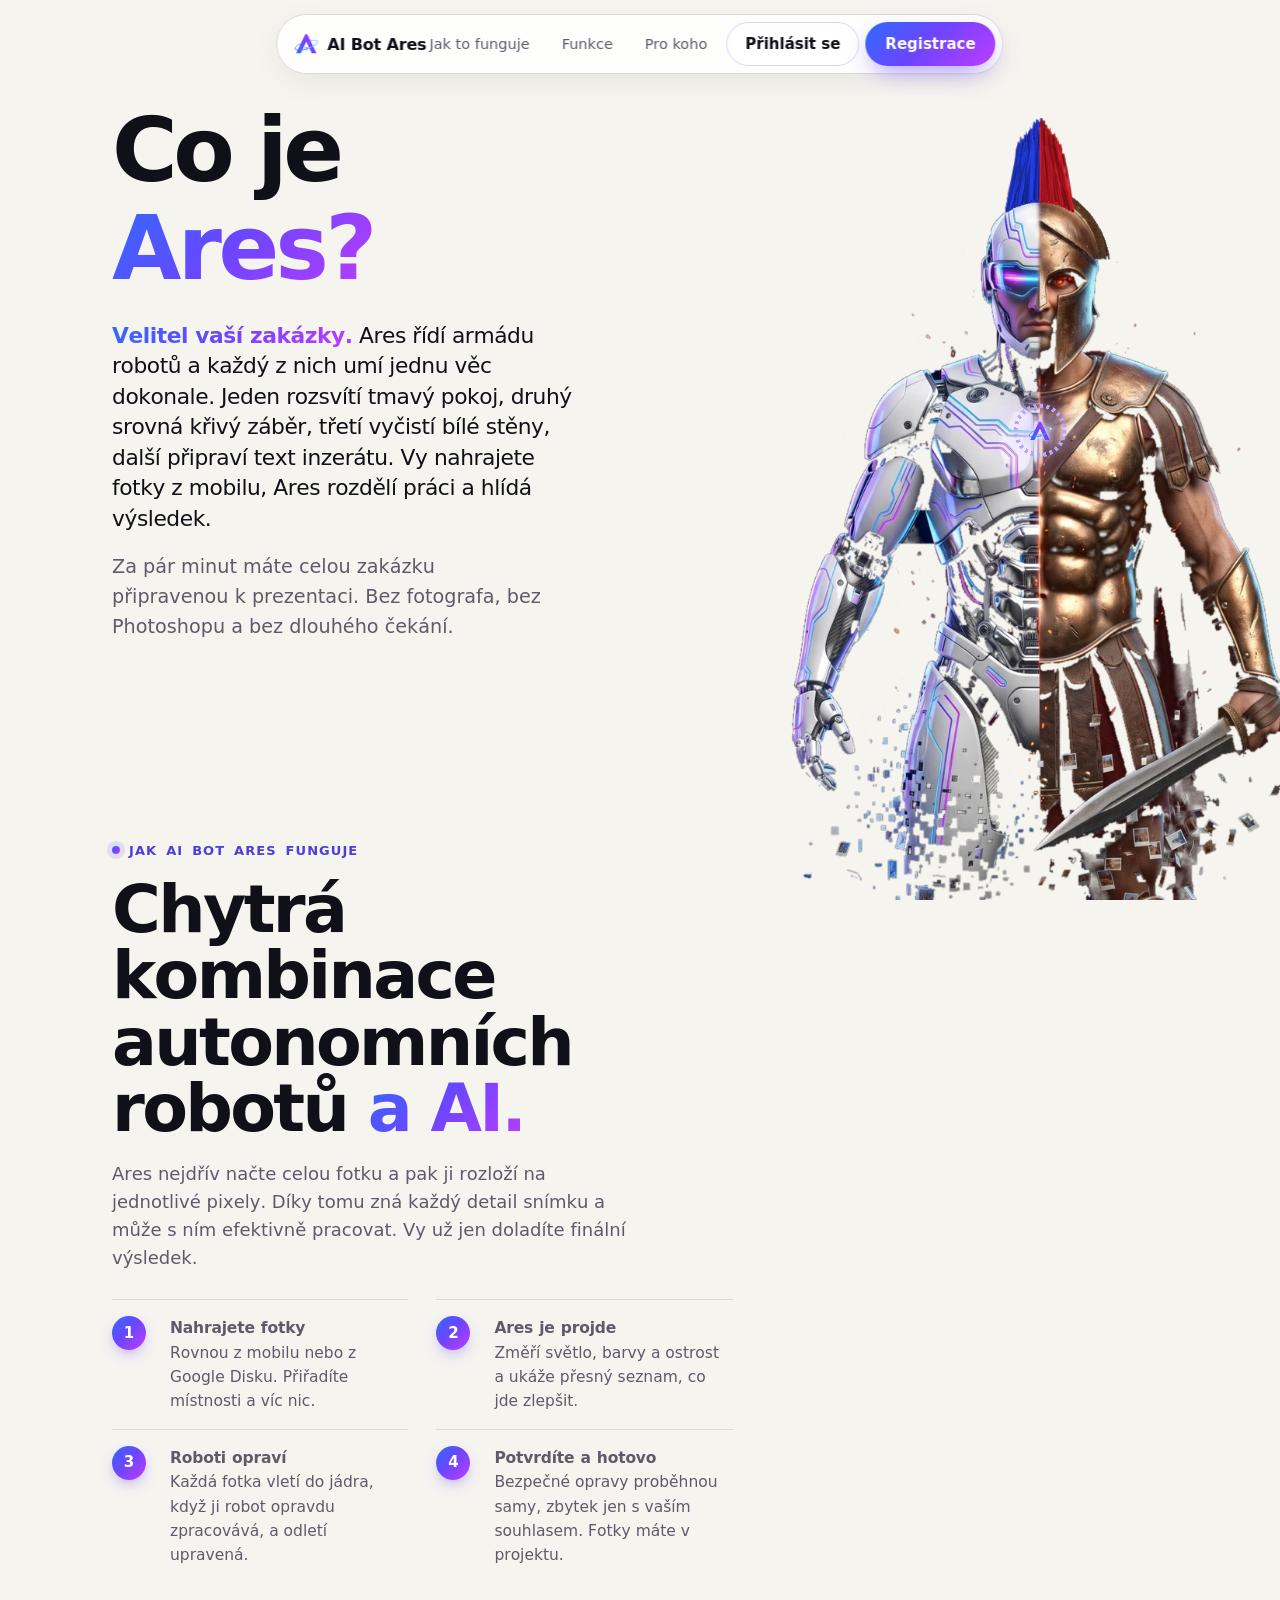
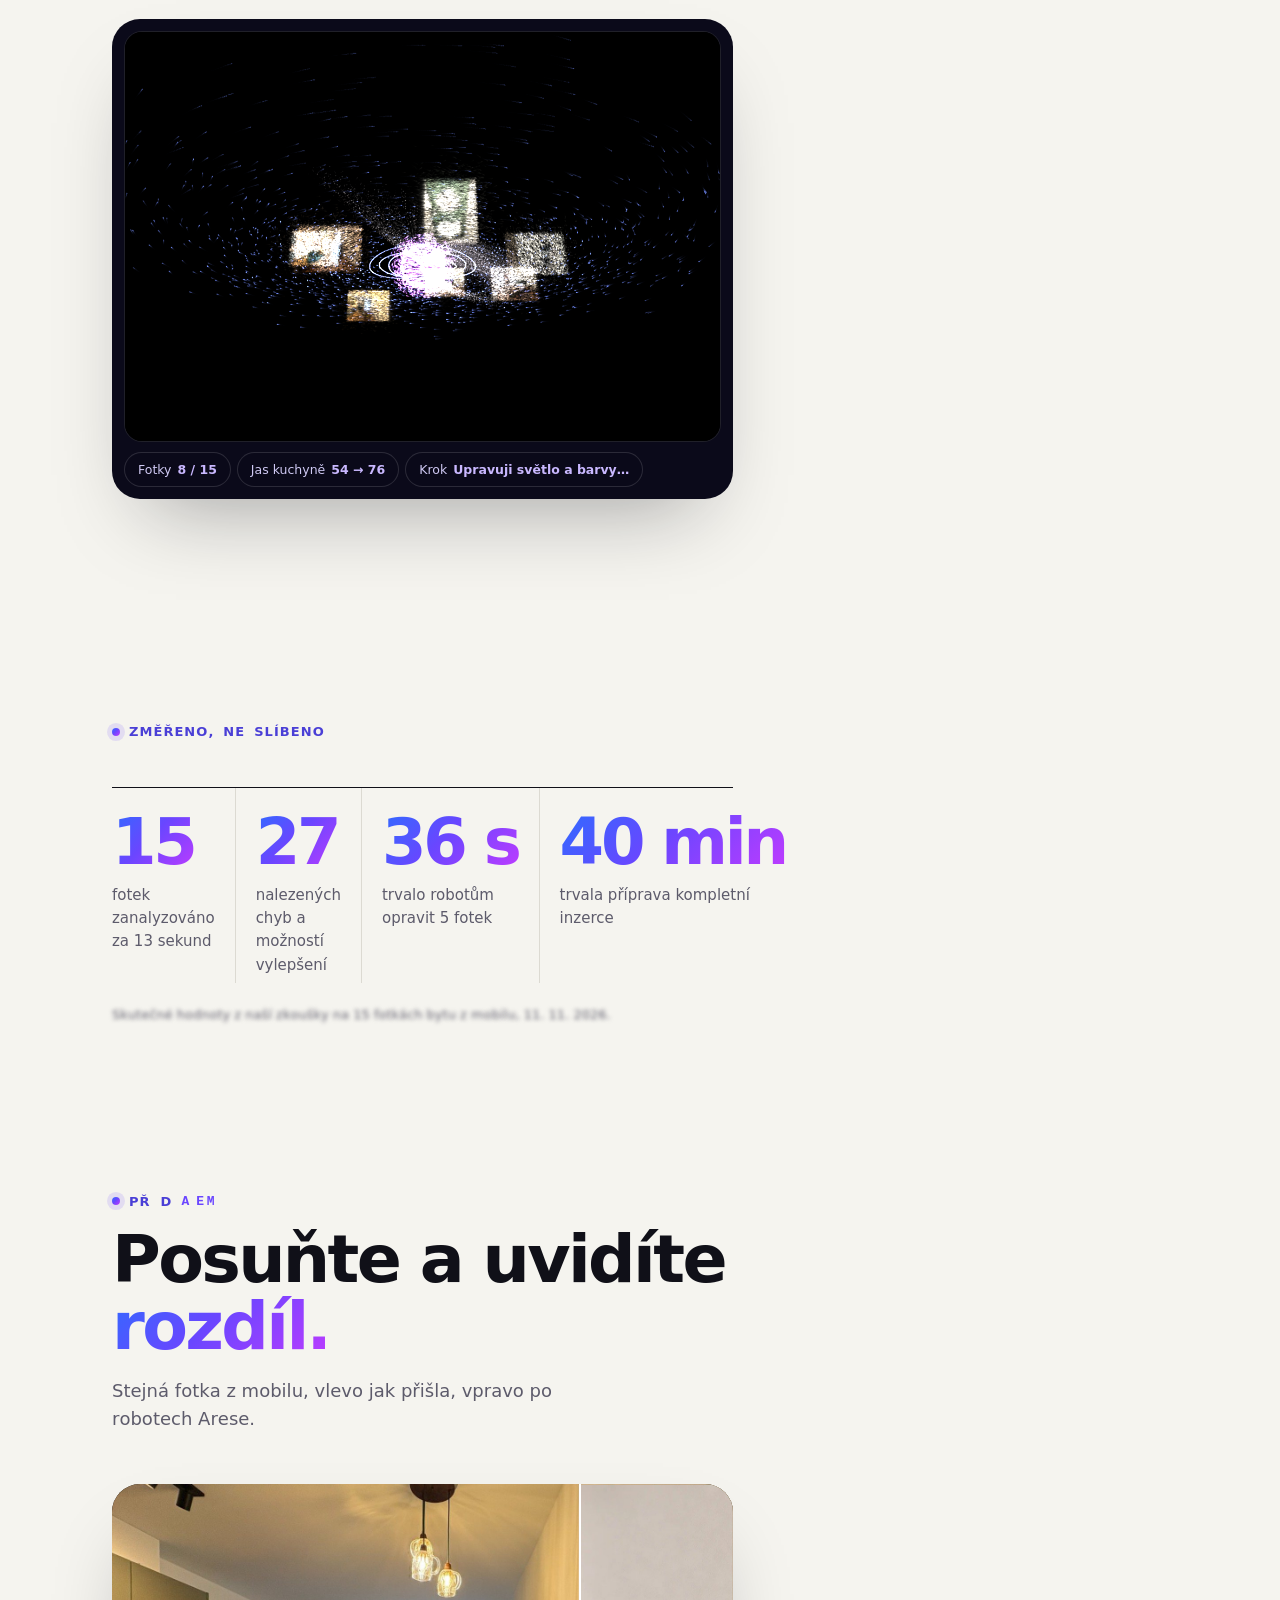
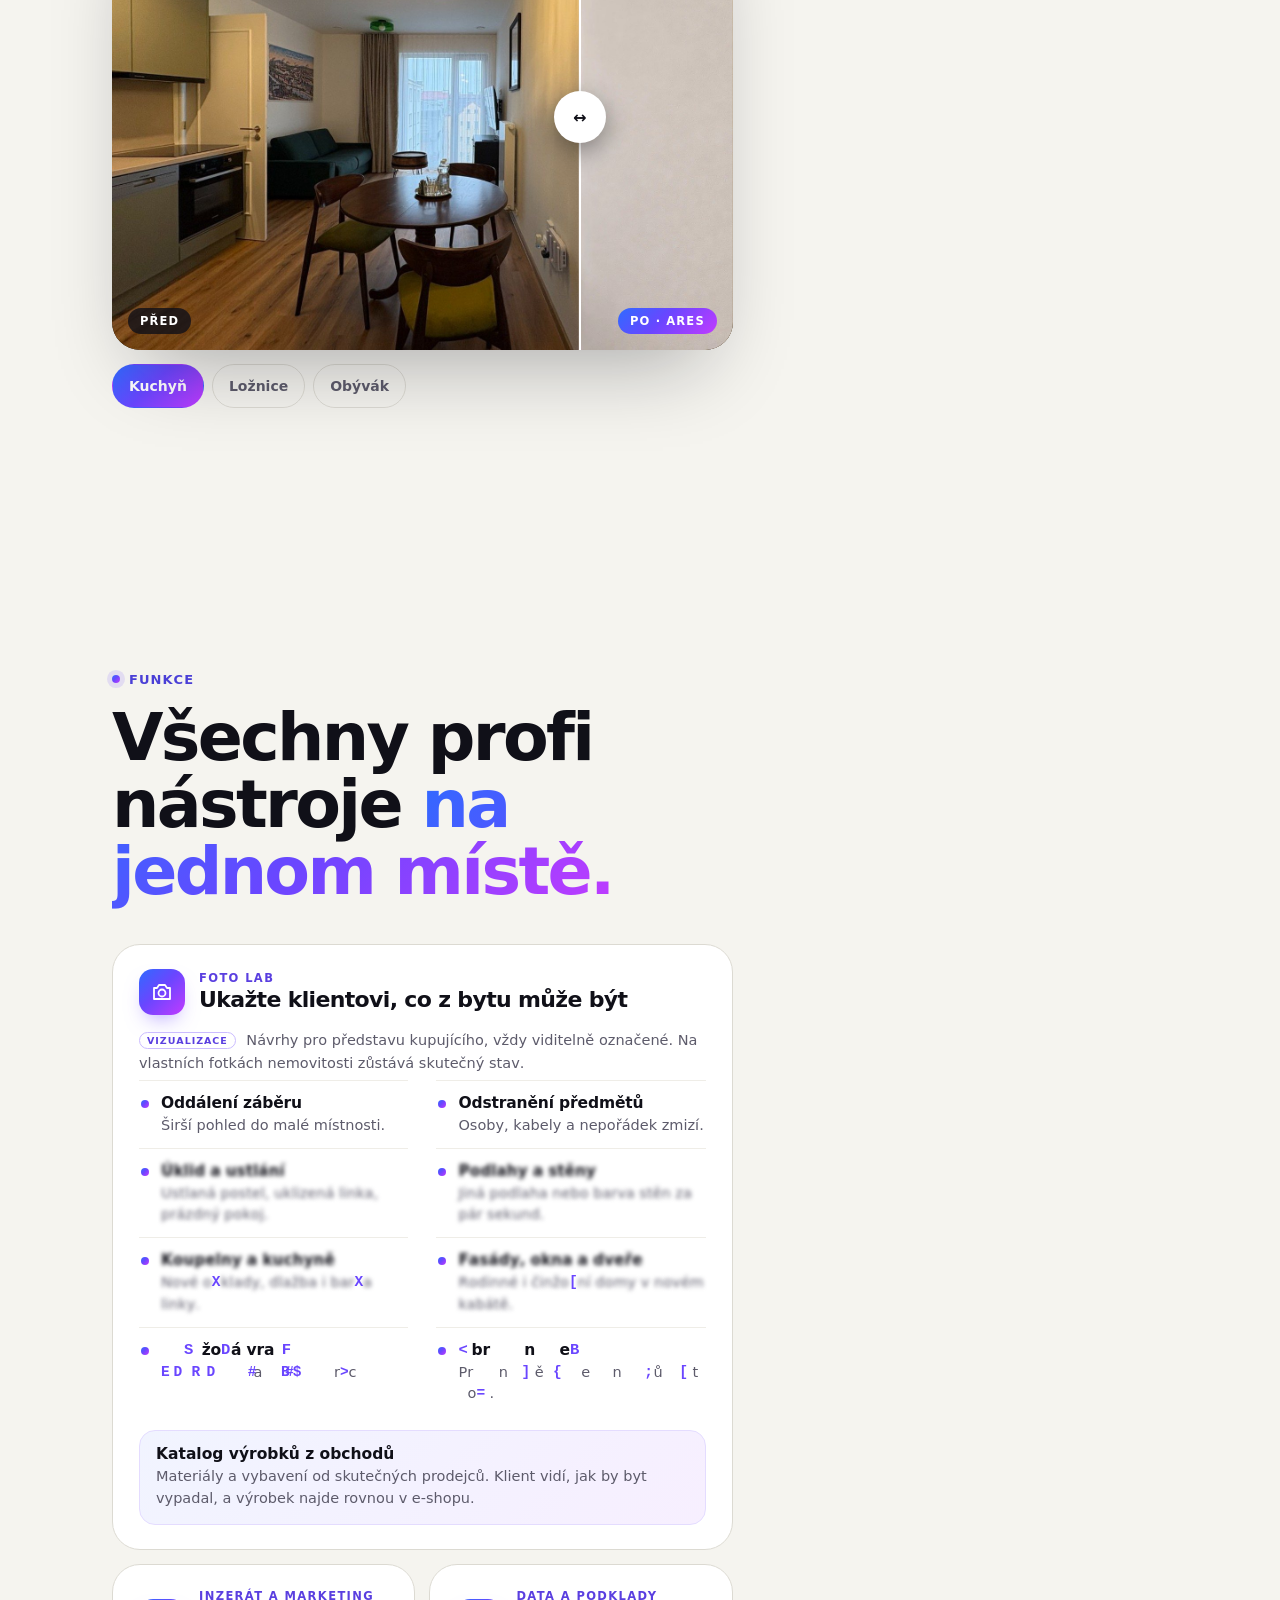
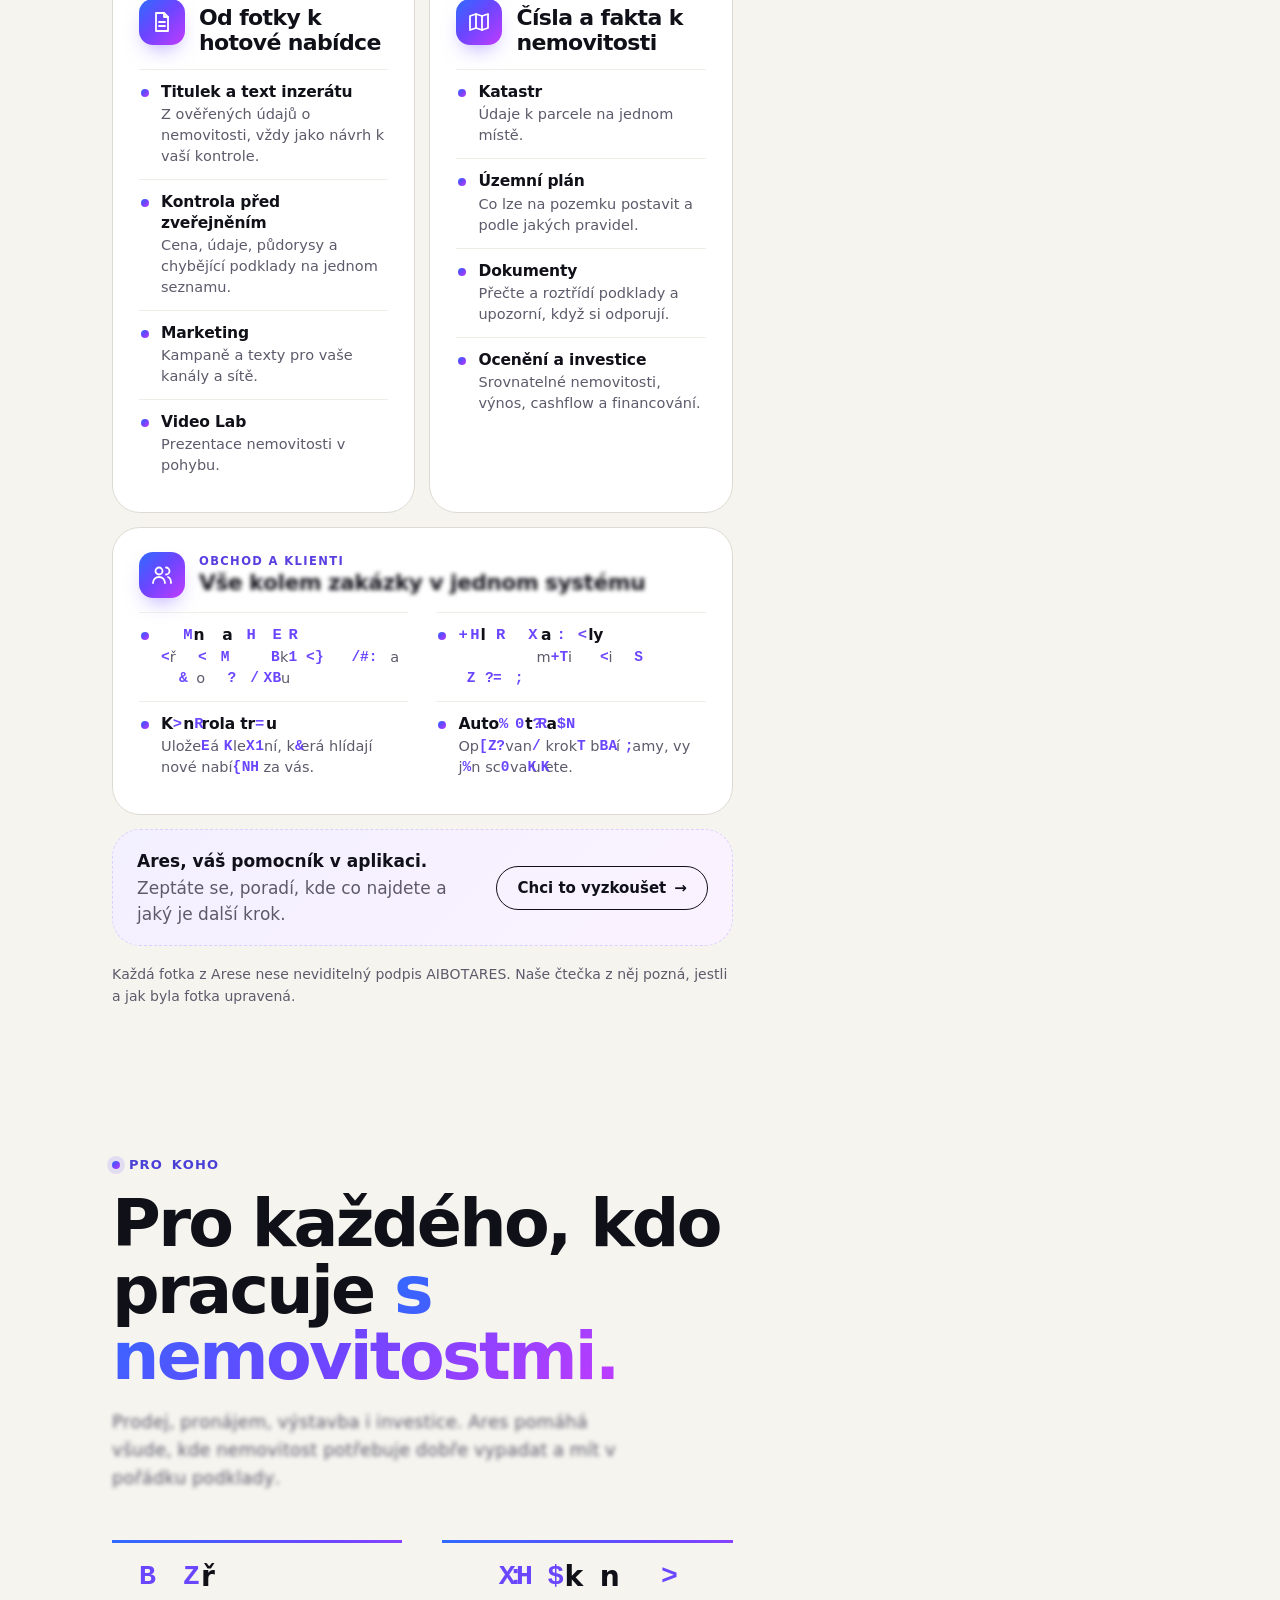
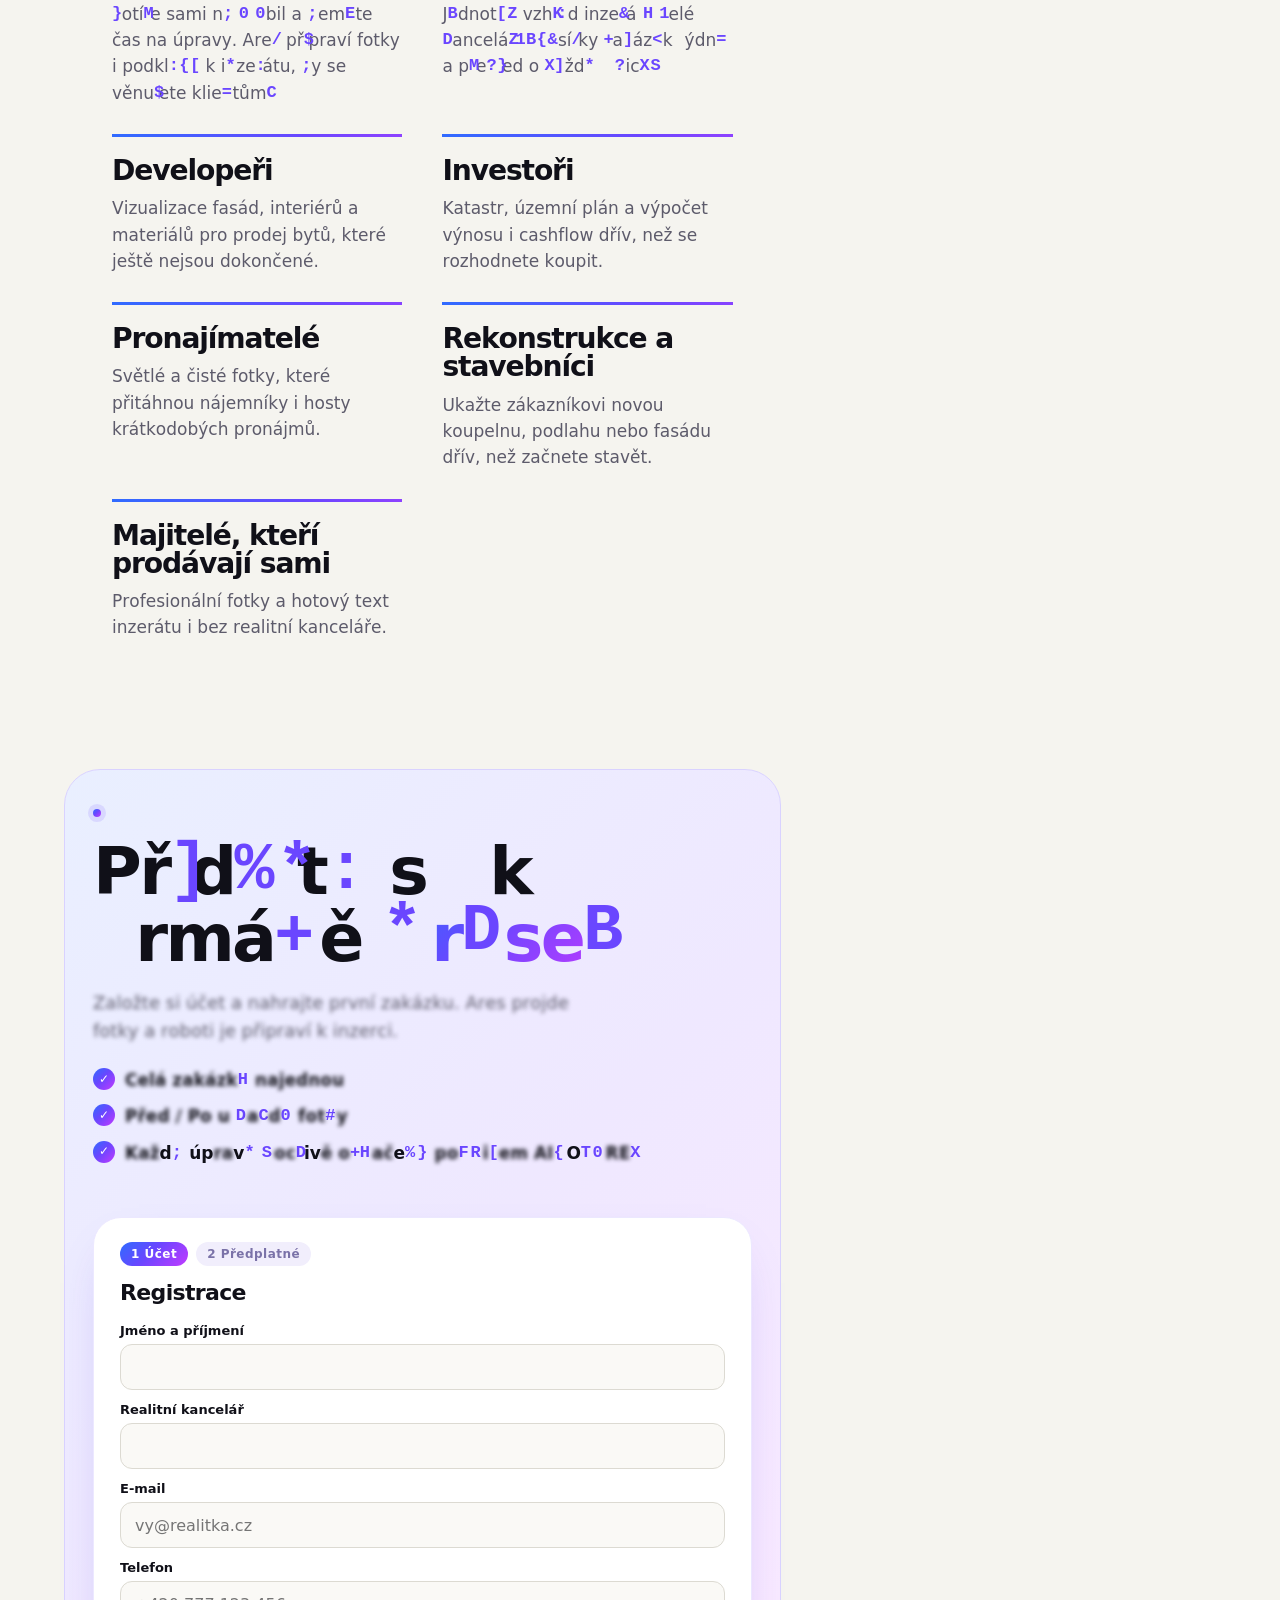
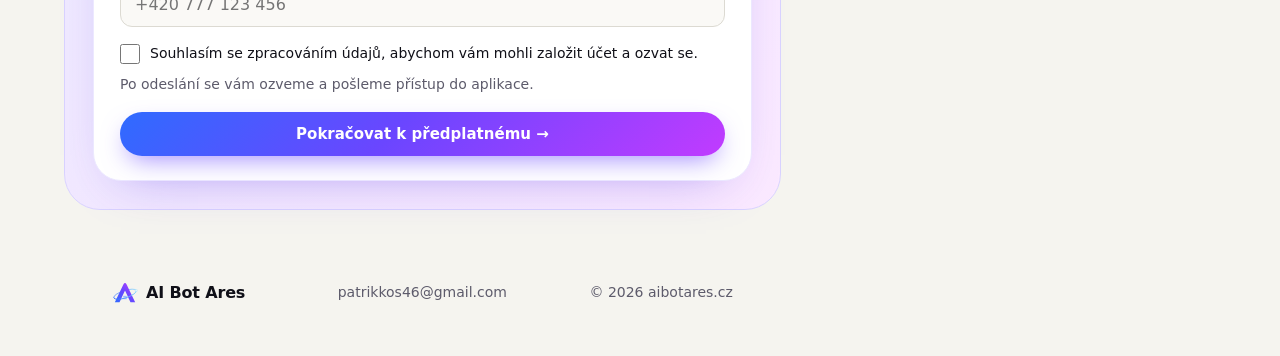
==== commit 492b12ff: "Skrýt tlačítko Google, dokud aplikace není online Co-Authored-By: Claude Opus 5.5 <noreply@anthropic" ====
--- a/vstup.html
+++ b/vstup.html
@@ -257,6 +257,7 @@
 .rules{list-style:none;padding:0;margin:12px 0 0;display:flex;flex-wrap:wrap;gap:6px}
 .rules li{font:600 12.5px var(--sans);padding:5px 10px;border-radius:999px;background:#f4f3ef;color:var(--mut)}
 .rules li::before{content:"○ "}.rules li.ok{background:#e9f8ef;color:#167a43}.rules li.ok::before{content:"✓ "}
+[hidden]{display:none!important}
 .gbtn{display:flex;align-items:center;justify-content:center;gap:10px;min-height:48px;margin:14px 0 4px;border:1px solid var(--line);border-radius:12px;background:#fff;color:var(--ink);font:700 15px var(--sans);text-decoration:none;transition:border-color .2s,box-shadow .2s}
 .gbtn:hover{border-color:#6a46ff;box-shadow:0 4px 16px #6a46ff22}.gbtn:focus-visible{outline:3px solid #6a46ff55}
 .or{display:flex;align-items:center;gap:12px;margin:14px 0 2px;color:var(--mut);font:600 12.5px var(--sans)}.or::before,.or::after{content:"";flex:1;height:1px;background:var(--line)}
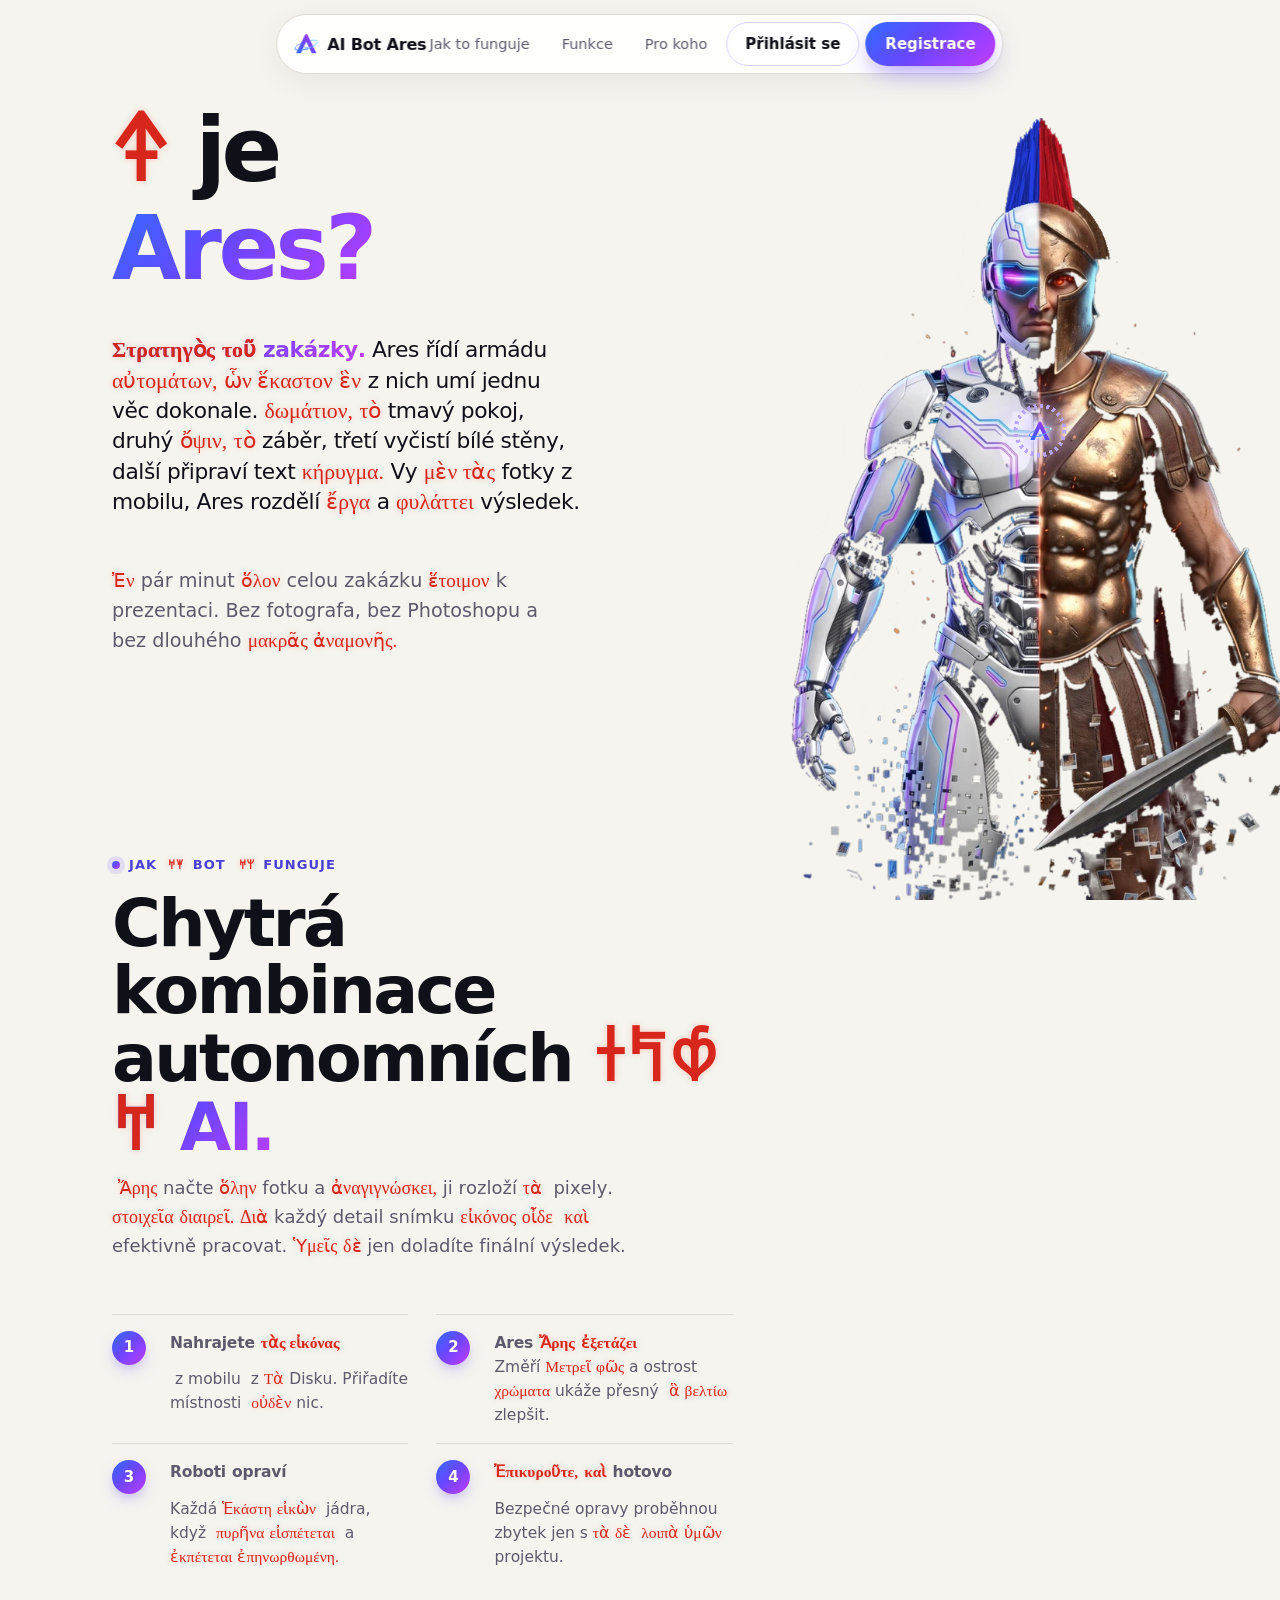
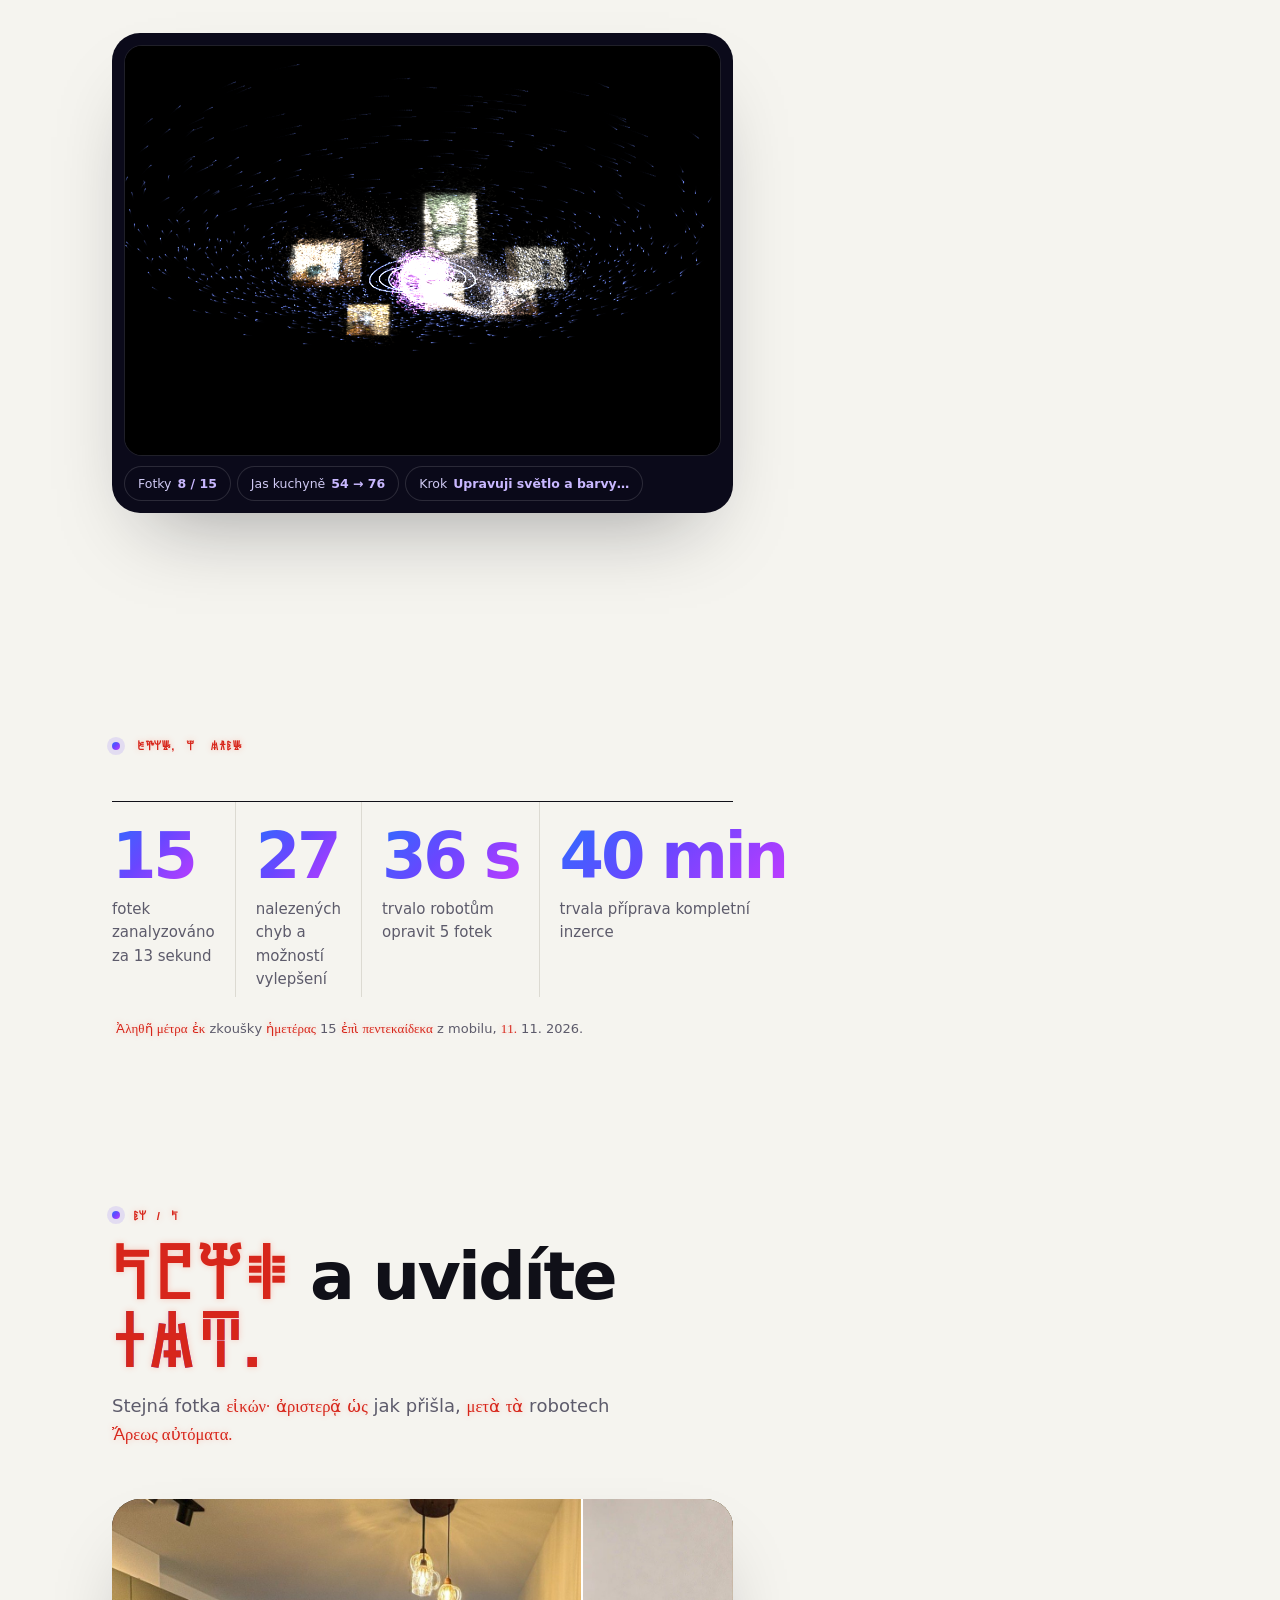
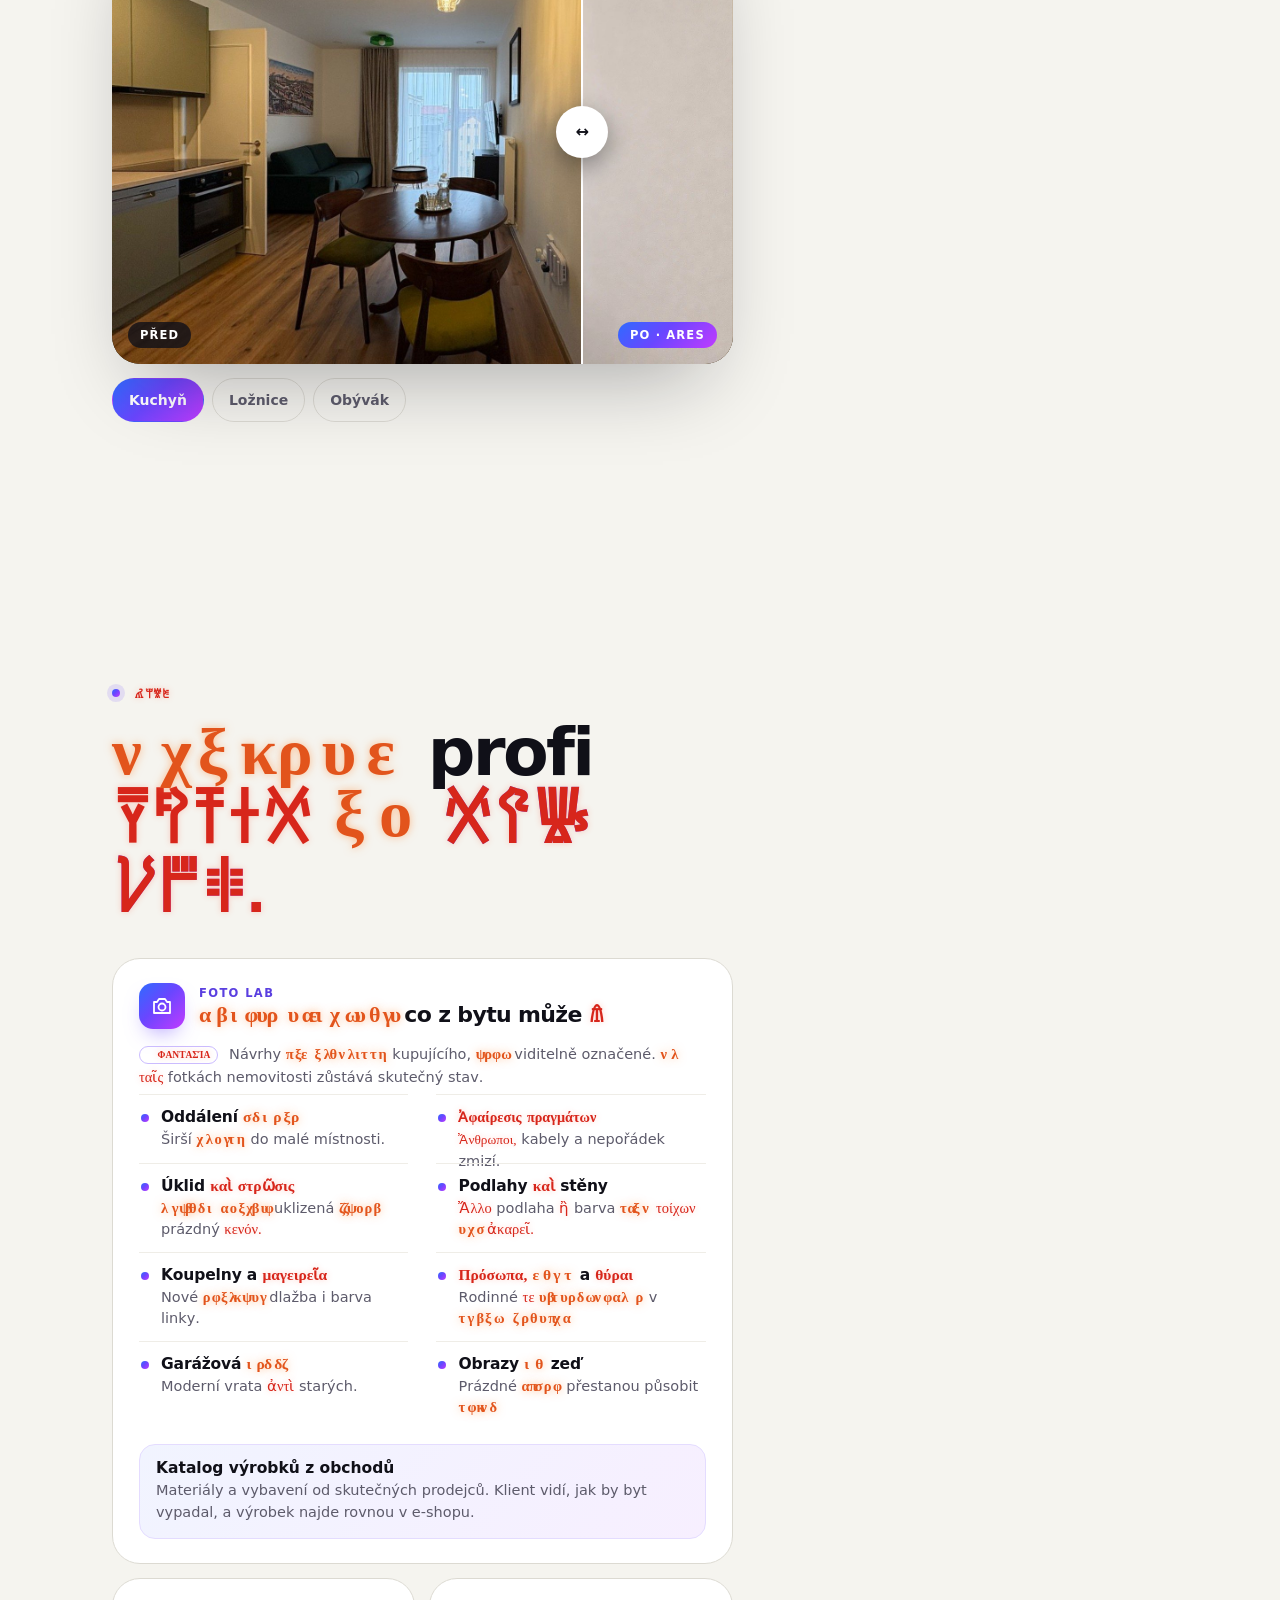
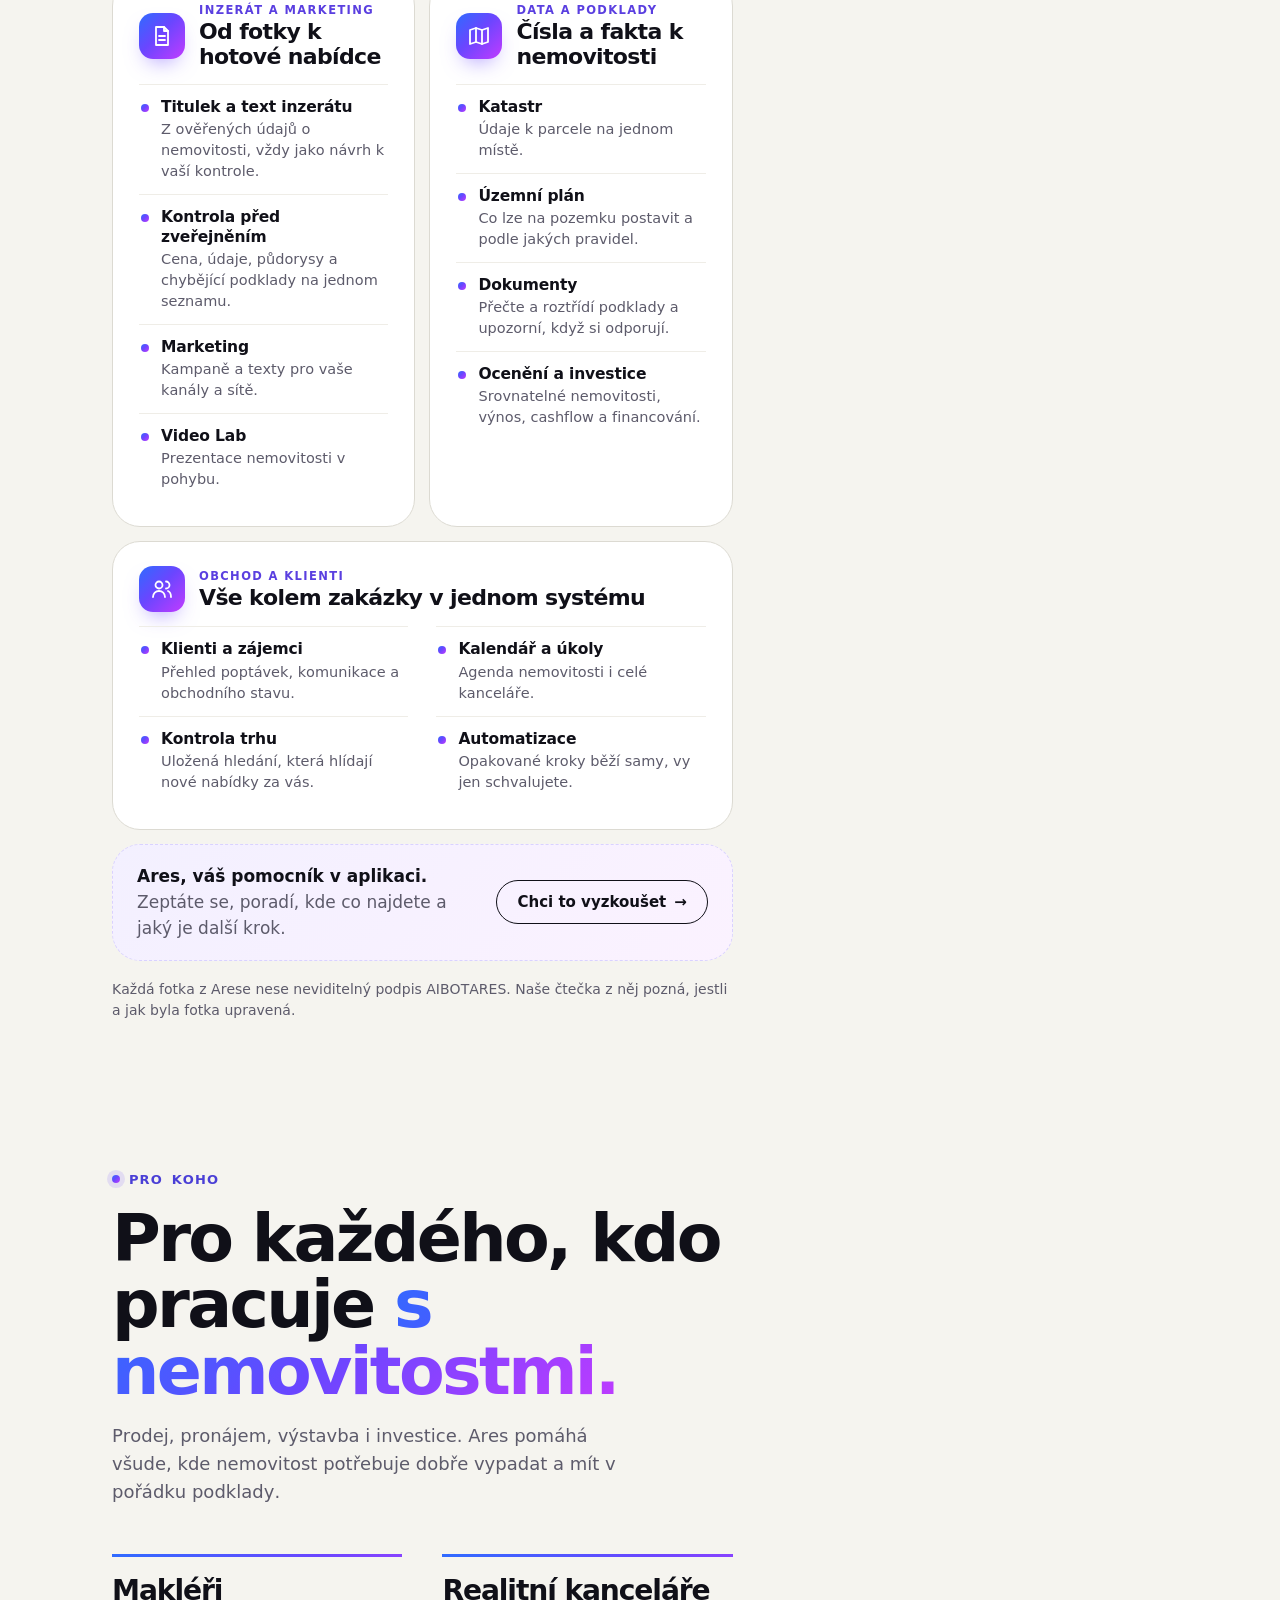
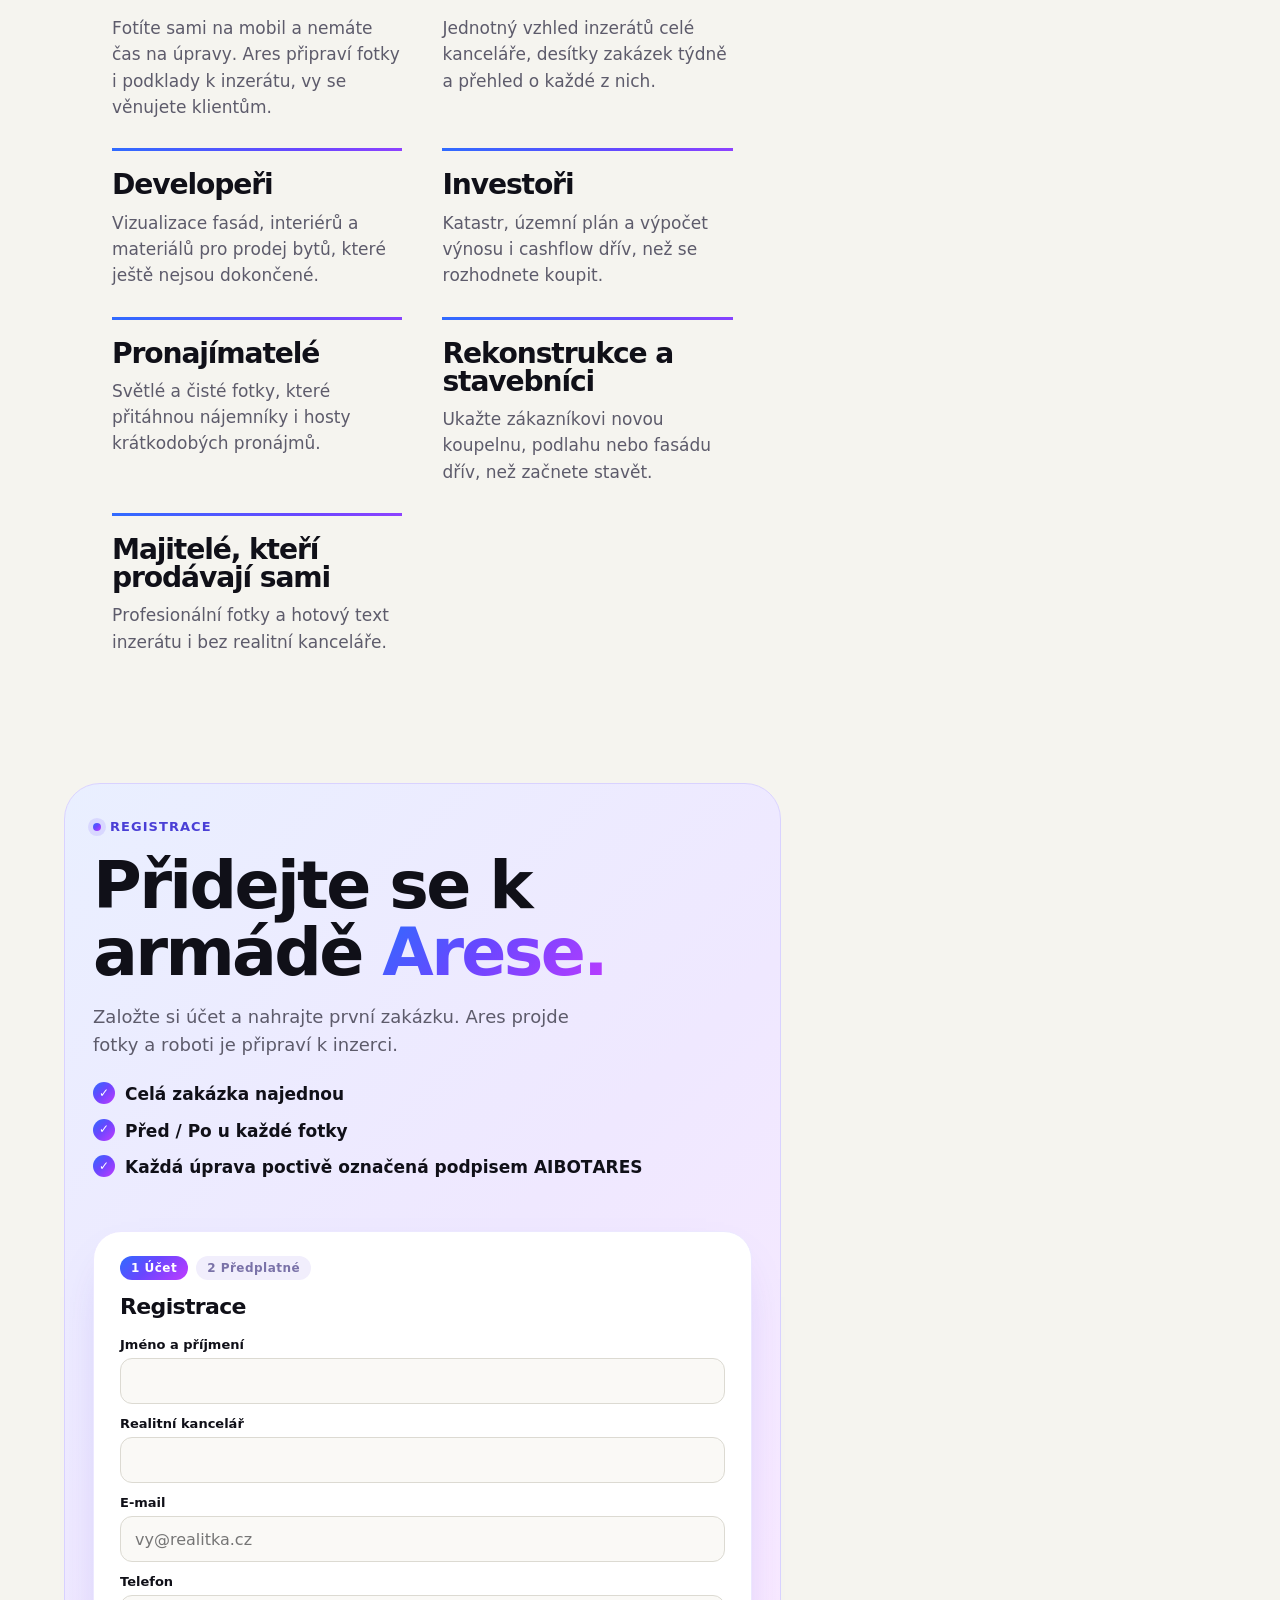
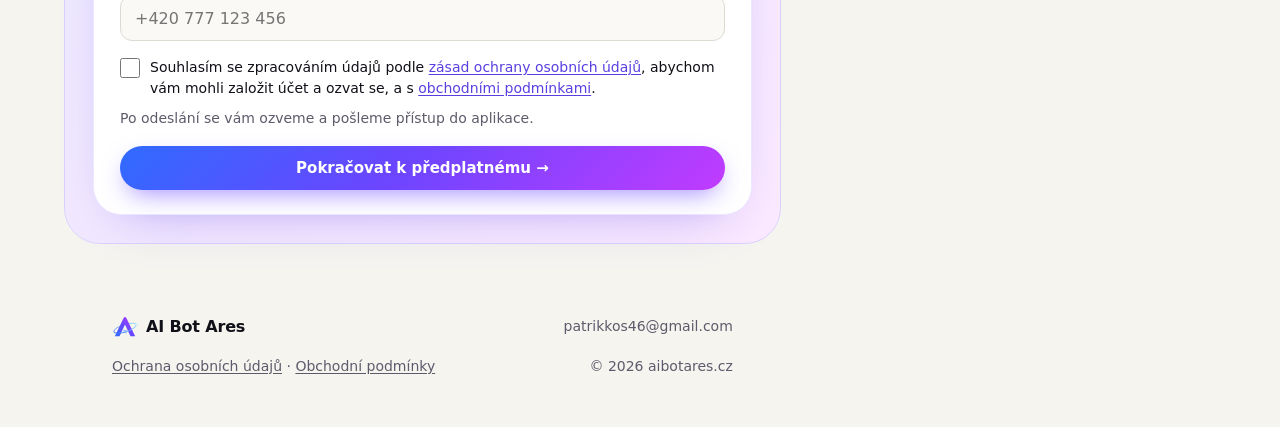
==== commit 05ff9522: "Řecký efekt na druhé stránce, právní texty a SEO Přečtený text se mění na červenou řečtinu, nadpisy " ====
--- a/vstup.html
+++ b/vstup.html
@@ -4,7 +4,19 @@
 <meta charset="utf-8">
 <meta name="viewport" content="width=device-width,initial-scale=1">
 <title>AI Bot Ares · fotky k inzerci za minutu</title>
-<link rel="icon" href="logo.svg">
+<link rel="icon" href="logo.svg" type="image/svg+xml">
+<link rel="apple-touch-icon" href="apple-touch-icon.png">
+<meta name="description" content="Jak AI Bot Ares funguje: fotky, vizualizace, texty inzerátů, katastr a marketing na jednom místě. Registrace pro realitní makléře a kanceláře.">
+<link rel="canonical" href="https://aibotares.cz/vstup.html">
+<meta property="og:type" content="website">
+<meta property="og:site_name" content="AI Bot Ares">
+<meta property="og:url" content="https://aibotares.cz/vstup.html">
+<meta property="og:title" content="AI Bot Ares – Všechny profi nástroje na jednom místě">
+<meta property="og:description" content="Fotky, vizualizace, texty a podklady k prodeji nemovitosti. Chytrá kombinace autonomních robotů a AI.">
+<meta property="og:image" content="https://aibotares.cz/og-image.jpg">
+<meta property="og:image:width" content="1200"><meta property="og:image:height" content="630">
+<meta property="og:locale" content="cs_CZ">
+<meta name="twitter:card" content="summary_large_image">
 <style>
 :root{
   --paper:#f5f4ef; --card:#ffffff; --ink:#101018; --mut:#5d5b6b; --line:#dcdad2;
@@ -258,6 +270,8 @@
 .rules li{font:600 12.5px var(--sans);padding:5px 10px;border-radius:999px;background:#f4f3ef;color:var(--mut)}
 .rules li::before{content:"○ "}.rules li.ok{background:#e9f8ef;color:#167a43}.rules li.ok::before{content:"✓ "}
 [hidden]{display:none!important}
+.card-f label.consent a{color:#5a3fe0;text-decoration:underline;text-underline-offset:2px}
+footer .legal a{text-decoration:underline;text-underline-offset:2px}
 .gbtn{display:flex;align-items:center;justify-content:center;gap:10px;min-height:48px;margin:14px 0 4px;border:1px solid var(--line);border-radius:12px;background:#fff;color:var(--ink);font:700 15px var(--sans);text-decoration:none;transition:border-color .2s,box-shadow .2s}
 .gbtn:hover{border-color:#6a46ff;box-shadow:0 4px 16px #6a46ff22}.gbtn:focus-visible{outline:3px solid #6a46ff55}
 .or{display:flex;align-items:center;gap:12px;margin:14px 0 2px;color:var(--mut);font:600 12.5px var(--sans)}.or::before,.or::after{content:"";flex:1;height:1px;background:var(--line)}
@@ -388,7 +402,7 @@
   <label for="le">E-mail</label><input id="le" type="email" autocomplete="username" placeholder="vy@realitka.cz" required>
   <label for="lp">Heslo</label><input id="lp" type="password" autocomplete="current-password" required>
   <button class="btn k" type="submit">Přihlásit se</button>
-  <p class="note" id="loginMsg" role="status" hidden>Přihlášení zapojíme při spuštění aplikace. Zatím se nic neodeslalo.</p>
+  <p class="note" id="loginMsg" role="status" hidden>Aplikaci právě spouštíme. Přihlášení zpřístupníme registrovaným makléřům, ozveme se vám e-mailem.</p>
   <p class="hint" style="margin:14px 0 0;text-align:center">Nemáte účet? <a href="#registrace" id="toReg" style="color:#5a3fe0;font-weight:700">Zaregistrujte se</a></p>
  </form>
 </dialog>
@@ -501,7 +515,7 @@
     <div><label for="rt">Telefon</label><input id="rt" type="tel" autocomplete="tel" placeholder="+420 777 123 456" required></div>
    </div>
    <div class="hp" aria-hidden="true"><label for="rw">Web</label><input id="rw" name="website" tabindex="-1" autocomplete="off"></div>
-   <label class="consent"><input id="rc" type="checkbox" required> <span>Souhlasím se zpracováním údajů, abychom vám mohli založit účet a ozvat se.</span></label>
+   <label class="consent"><input id="rc" type="checkbox" required> <span>Souhlasím se zpracováním údajů podle <a href="zasady-ochrany-osobnich-udaju.html" target="_blank" rel="noopener">zásad ochrany osobních údajů</a>, abychom vám mohli založit účet a ozvat se, a s <a href="obchodni-podminky.html" target="_blank" rel="noopener">obchodními podmínkami</a>.</span></label>
    <p class="hint" style="margin:10px 0 0">Heslo si nastavíte bezpečně až v aplikaci, odkaz vám pošleme e-mailem.</p>
    <p class="err" id="regErr" role="alert" hidden></p>
    <button class="btn k" type="submit">Pokračovat k předplatnému →</button>
@@ -523,6 +537,7 @@
 <footer><div class="wrap">
  <a class="brand" href="index.html" style="color:var(--ink)"><img src="logo.svg" alt="">AI Bot Ares</a>
  <a href="mailto:patrikkos46@gmail.com">patrikkos46@gmail.com</a>
+ <span class="legal"><a href="zasady-ochrany-osobnich-udaju.html">Ochrana osobních údajů</a> · <a href="obchodni-podminky.html">Obchodní podmínky</a></span>
  <span>© 2026 aibotares.cz</span>
 </div></footer>
 
@@ -603,59 +618,18 @@
  $('skipPay').addEventListener('click',()=>send('LATER','předplatné vyberete později'));
 })();
 </script>
+<style>@font-face{font-family:"Noto Sans Linear B";src:local("Noto Sans Linear B"),url(fonts/NotoSansLinearB-Regular.ttf) format("truetype");font-display:swap}</style>
+<!-- Přečtený text se přepíše do řečtiny (odstavce) a lineárního písma B (nadpisy). -->
+<script src="recky.js?v=11"></script>
 <script>
-// Text dissolve on scroll: words leaving the top of the screen scramble into code and vanish letter by letter;
-// scrolling back rebuilds them. Images, forms and buttons stay untouched.
-(function(){
- if(matchMedia('(prefers-reduced-motion: reduce)').matches) return;
- const GL='01<>/{}[]#$%&*+=?;:ABCDEFHKMNRSTXZ';
- const SKIP='form,button,.btn,.plan,.ba,.rooms,.chips,.stage,nav,.fight,.core,.meter,.nums';
- const targets=[...document.querySelectorAll('.hero .wrap h1,.hero .wrap p,section h2,section h3,section p,section li,section .eyebrow,.src,.honest')].filter(el=>!el.closest(SKIP));
- const items=[];
- targets.forEach(el=>{
-  if(el.dataset.split) return; el.dataset.split=1;
-  const chars=[];
-  const walk=node=>{
-   [...node.childNodes].forEach(n=>{
-    if(n.nodeType===3){
-     const frag=document.createDocumentFragment();
-     n.textContent.split(/(\s+)/).forEach(part=>{
-      if(!part) return;
-      if(/^\s+$/.test(part)){frag.appendChild(document.createTextNode(part));return;}
-      const w=document.createElement('span'); w.className='cw';
-      for(const c of part){const sp=document.createElement('span'); sp.className='ch'; sp.textContent=c; w.appendChild(sp); chars.push({sp,t:Math.random()});}
-      frag.appendChild(w);
-     });
-     n.replaceWith(frag);
-    } else if(n.nodeType===1 && !n.matches('img,svg,input,br')) walk(n);
-   });
-  };
-  walk(el);
-  if(chars.length) items.push({el,chars,p:-1});
- });
- let last=0;
- function frame(now){
-  const H=innerHeight, scramble=now-last>55; if(scramble) last=now;
-  for(const it of items){
-   const r=it.el.getBoundingClientRect(); if(r.bottom<-80||r.top>H) continue;
-   const p=scrollY<30?0:Math.max(0,Math.min(1,(H*.30-32-r.bottom)/(H*.24)));   // starts once the block's bottom edge is ~2 lines above the 30 % mark
-   if(p===0&&it.p===0&&!scramble) continue; it.p=p;
-   for(const ch of it.chars){
-    const a=ch.t*.75;                 // when this letter starts to break up
-    if(p<=a){ if(ch.sp.className!=='ch') ch.sp.className='ch'; }
-    else if(p<a+.25){ if(ch.sp.className!=='ch s') ch.sp.className='ch s'; if(scramble) ch.sp.dataset.g=GL[(Math.random()*GL.length)|0]; }
-    else if(ch.sp.className!=='ch g') ch.sp.className='ch g';
-   }
-  }
-  requestAnimationFrame(frame);
- }
- requestAnimationFrame(frame);
-})();
-</script>
-<script>
-// Login opens in a small window over the page (prototype: nothing is sent yet).
+// Login: with the app online (or locally) go straight to the app's secure sign-in; otherwise a small window explains it is coming.
 (function(){const d=document.getElementById('loginD'), f=document.getElementById('loginF'), msg=document.getElementById('loginMsg');
- document.getElementById('openLogin').addEventListener('click',()=>{msg.hidden=true; d.showModal(); document.getElementById('le').focus();});
+ const APP_ONLINE=false, IS_LOCAL=/^(127\.0\.0\.1|localhost)$/.test(location.hostname);
+ const APP = IS_LOCAL ? (localStorage.getItem('aresApp')||'http://localhost:3000') : 'https://app.aibotares.cz';
+ if (!APP_ONLINE && !IS_LOCAL) { f.querySelectorAll('label,input,button[type=submit]').forEach(el=>el.hidden=true); f.querySelector('.hint').textContent='Přihlášení do aplikace spouštíme.'; msg.hidden=false; }
+ document.getElementById('openLogin').addEventListener('click',()=>{
+  if (APP_ONLINE || IS_LOCAL) { location.href = APP + '/auth/login?returnTo=%2Fapp'; return; }
+  d.showModal(); document.getElementById('closeLogin').focus();});
  document.getElementById('closeLogin').addEventListener('click',()=>d.close());
  document.getElementById('toReg').addEventListener('click',()=>d.close());
  d.addEventListener('click',e=>{if(e.target===d) d.close();});
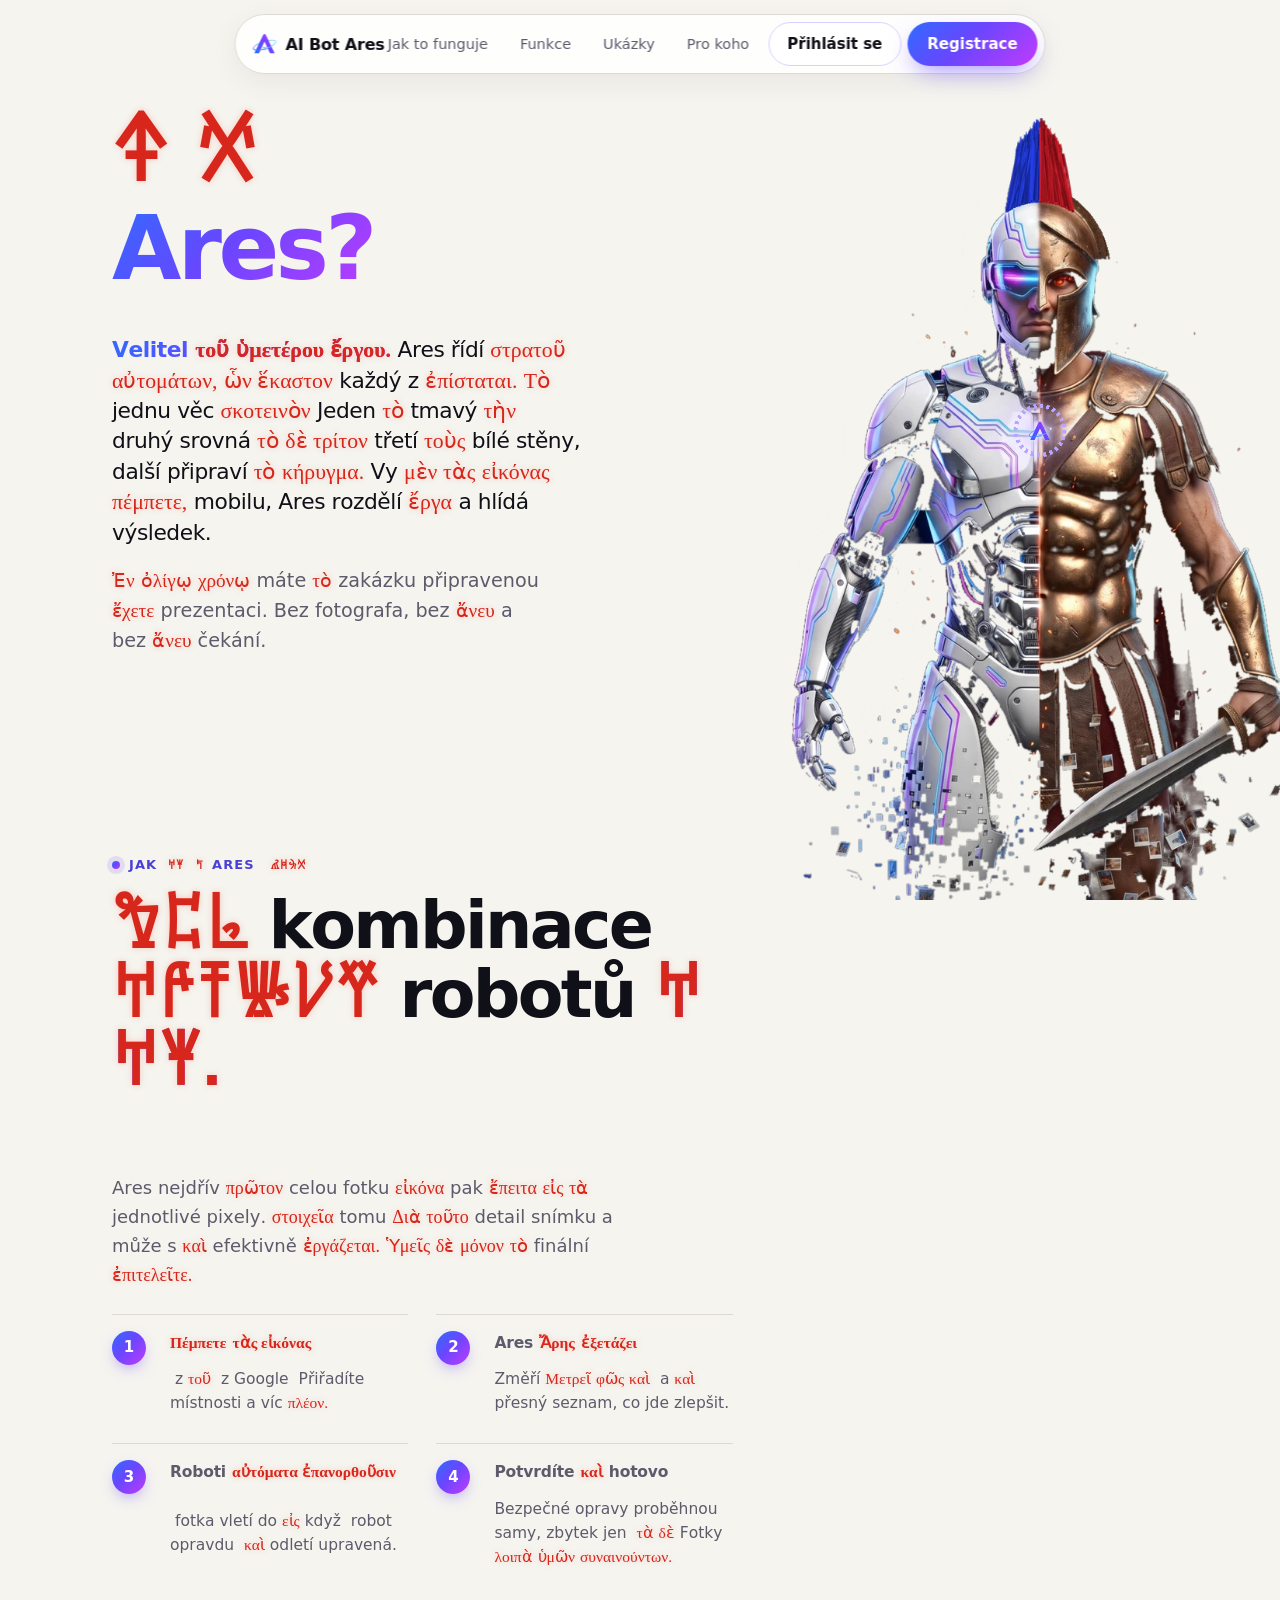
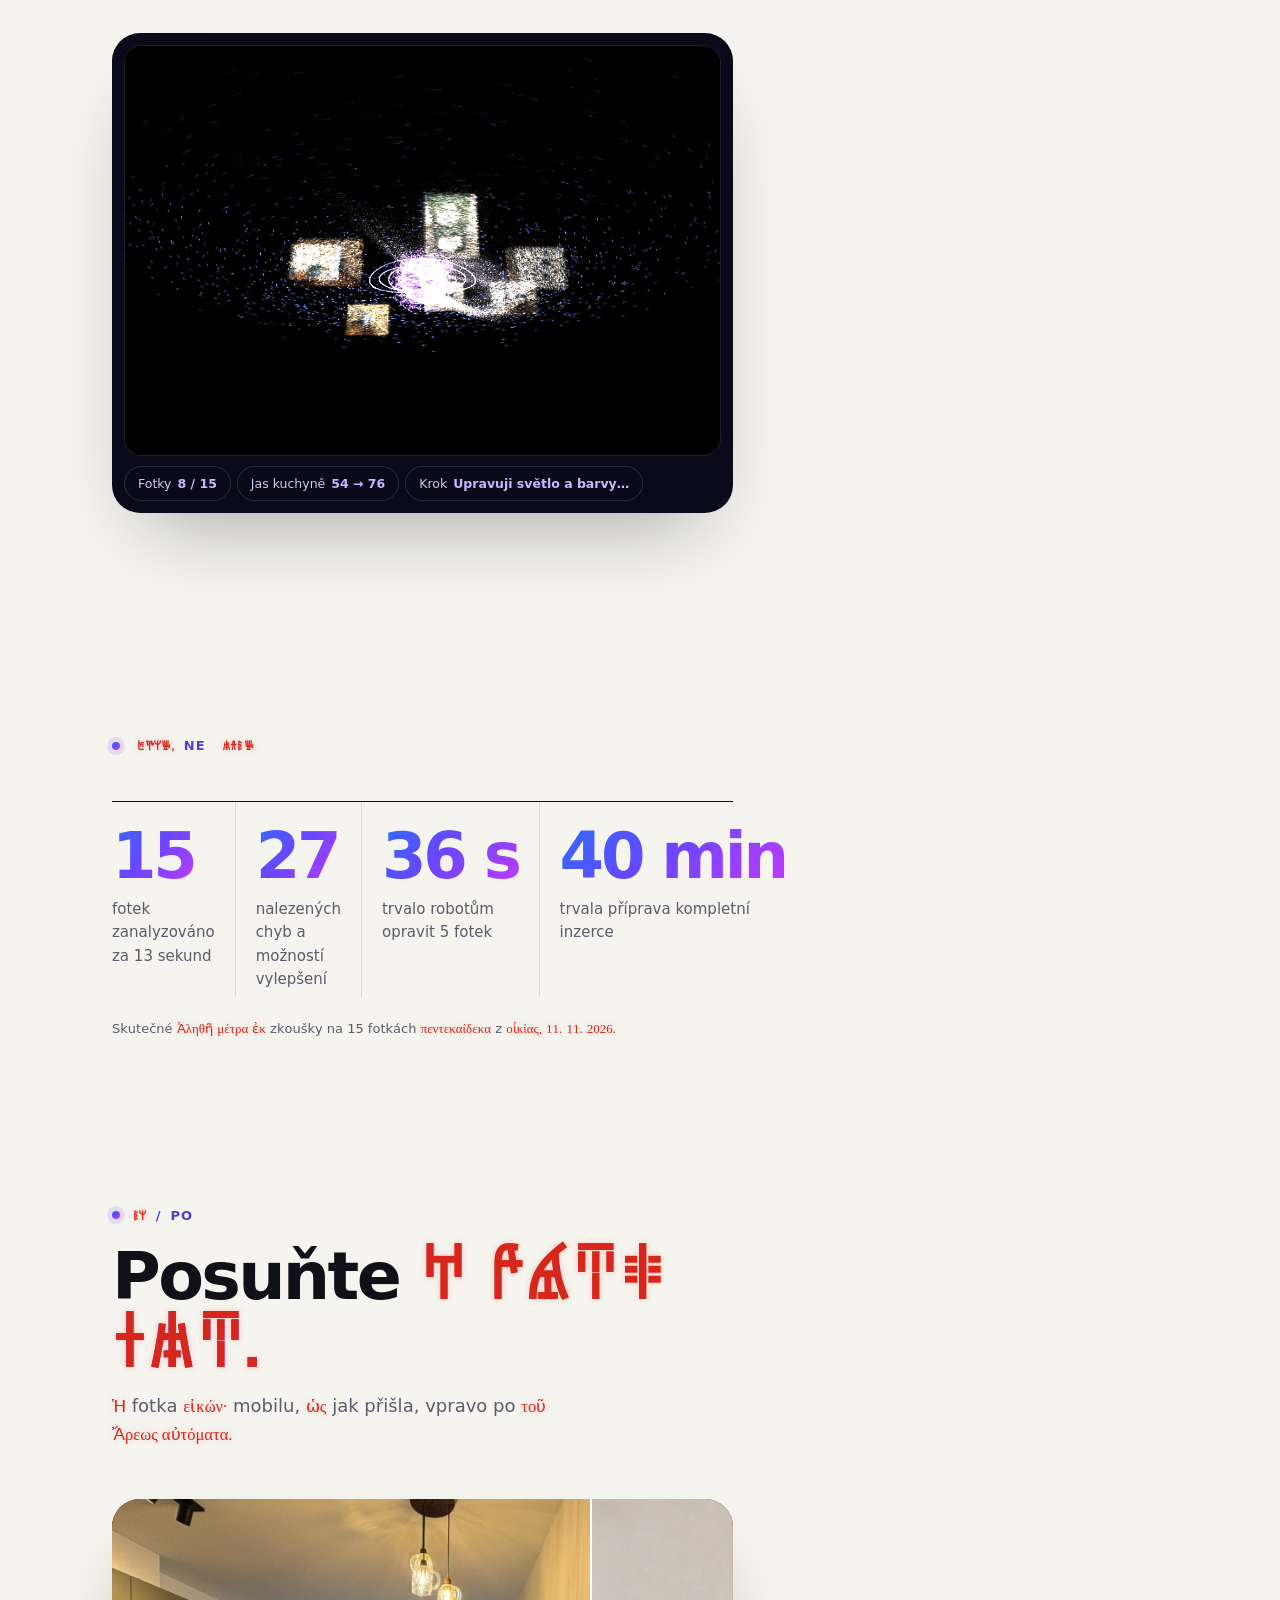
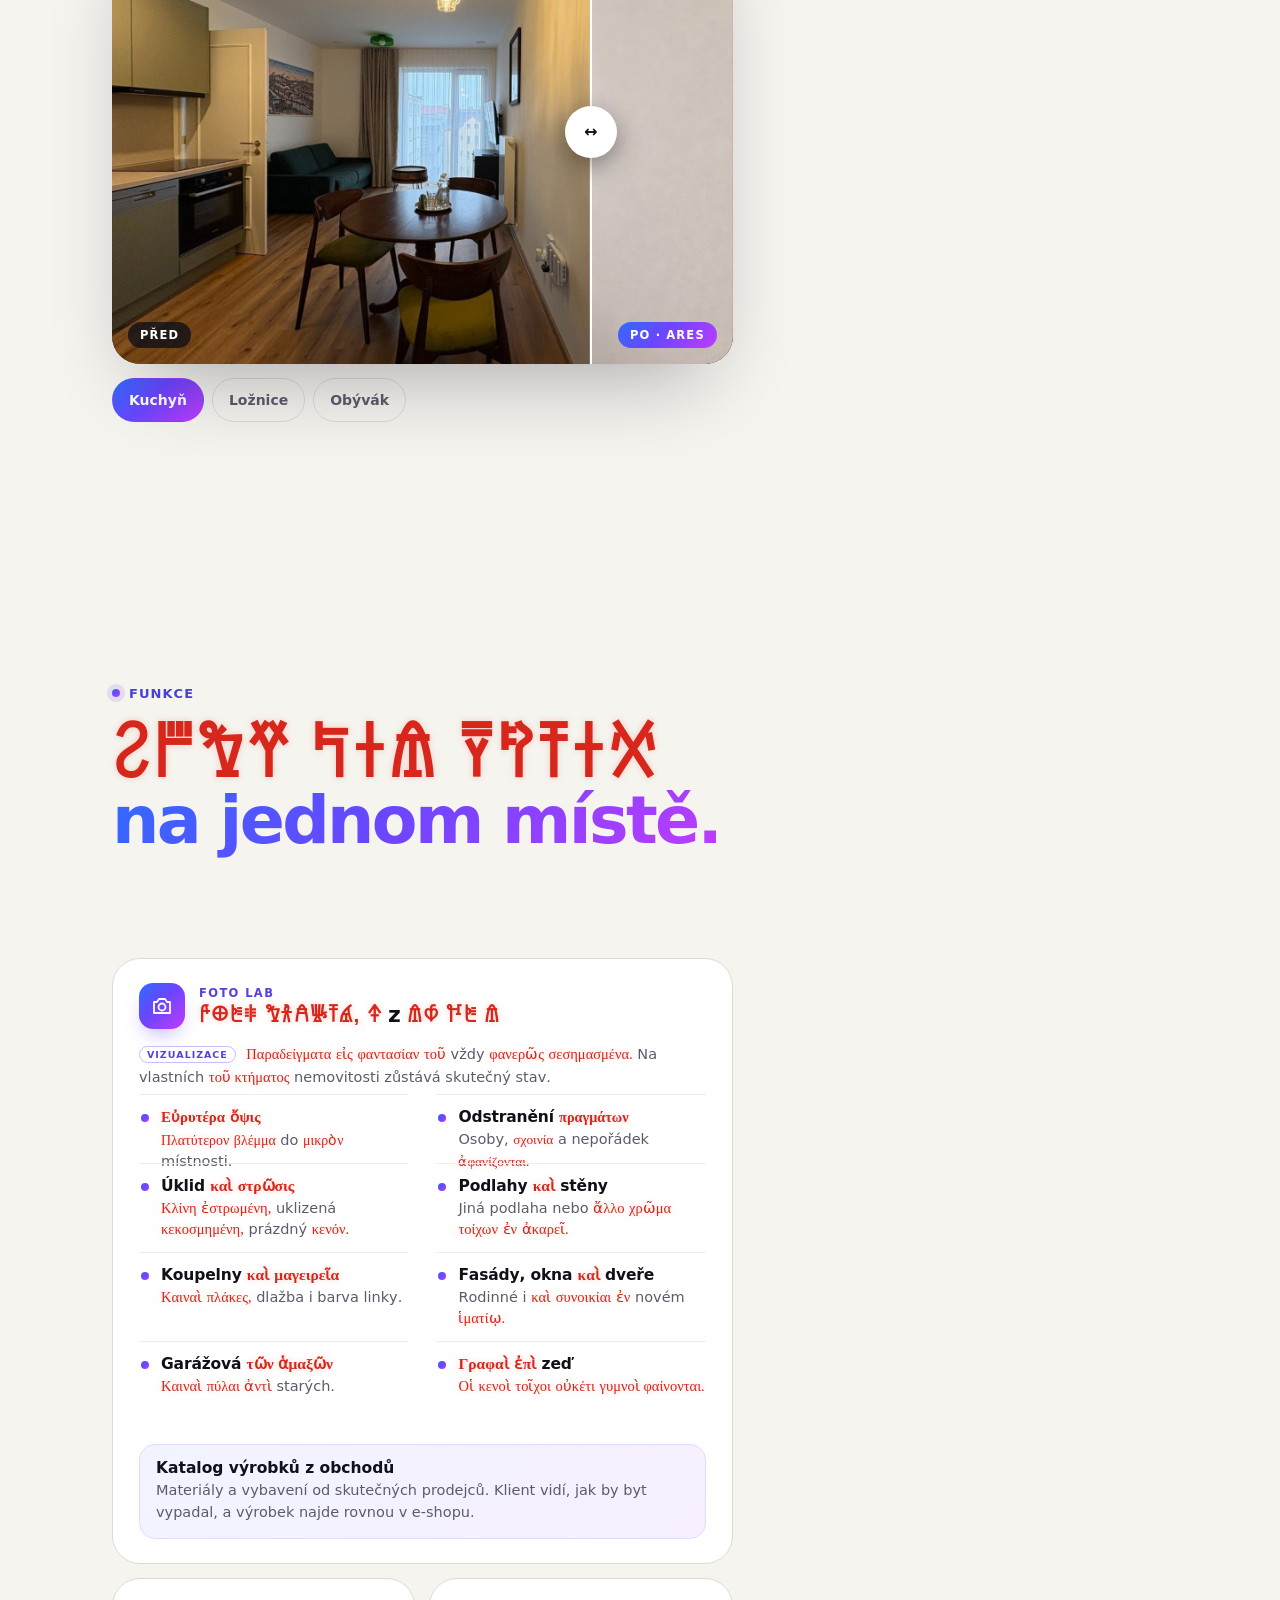
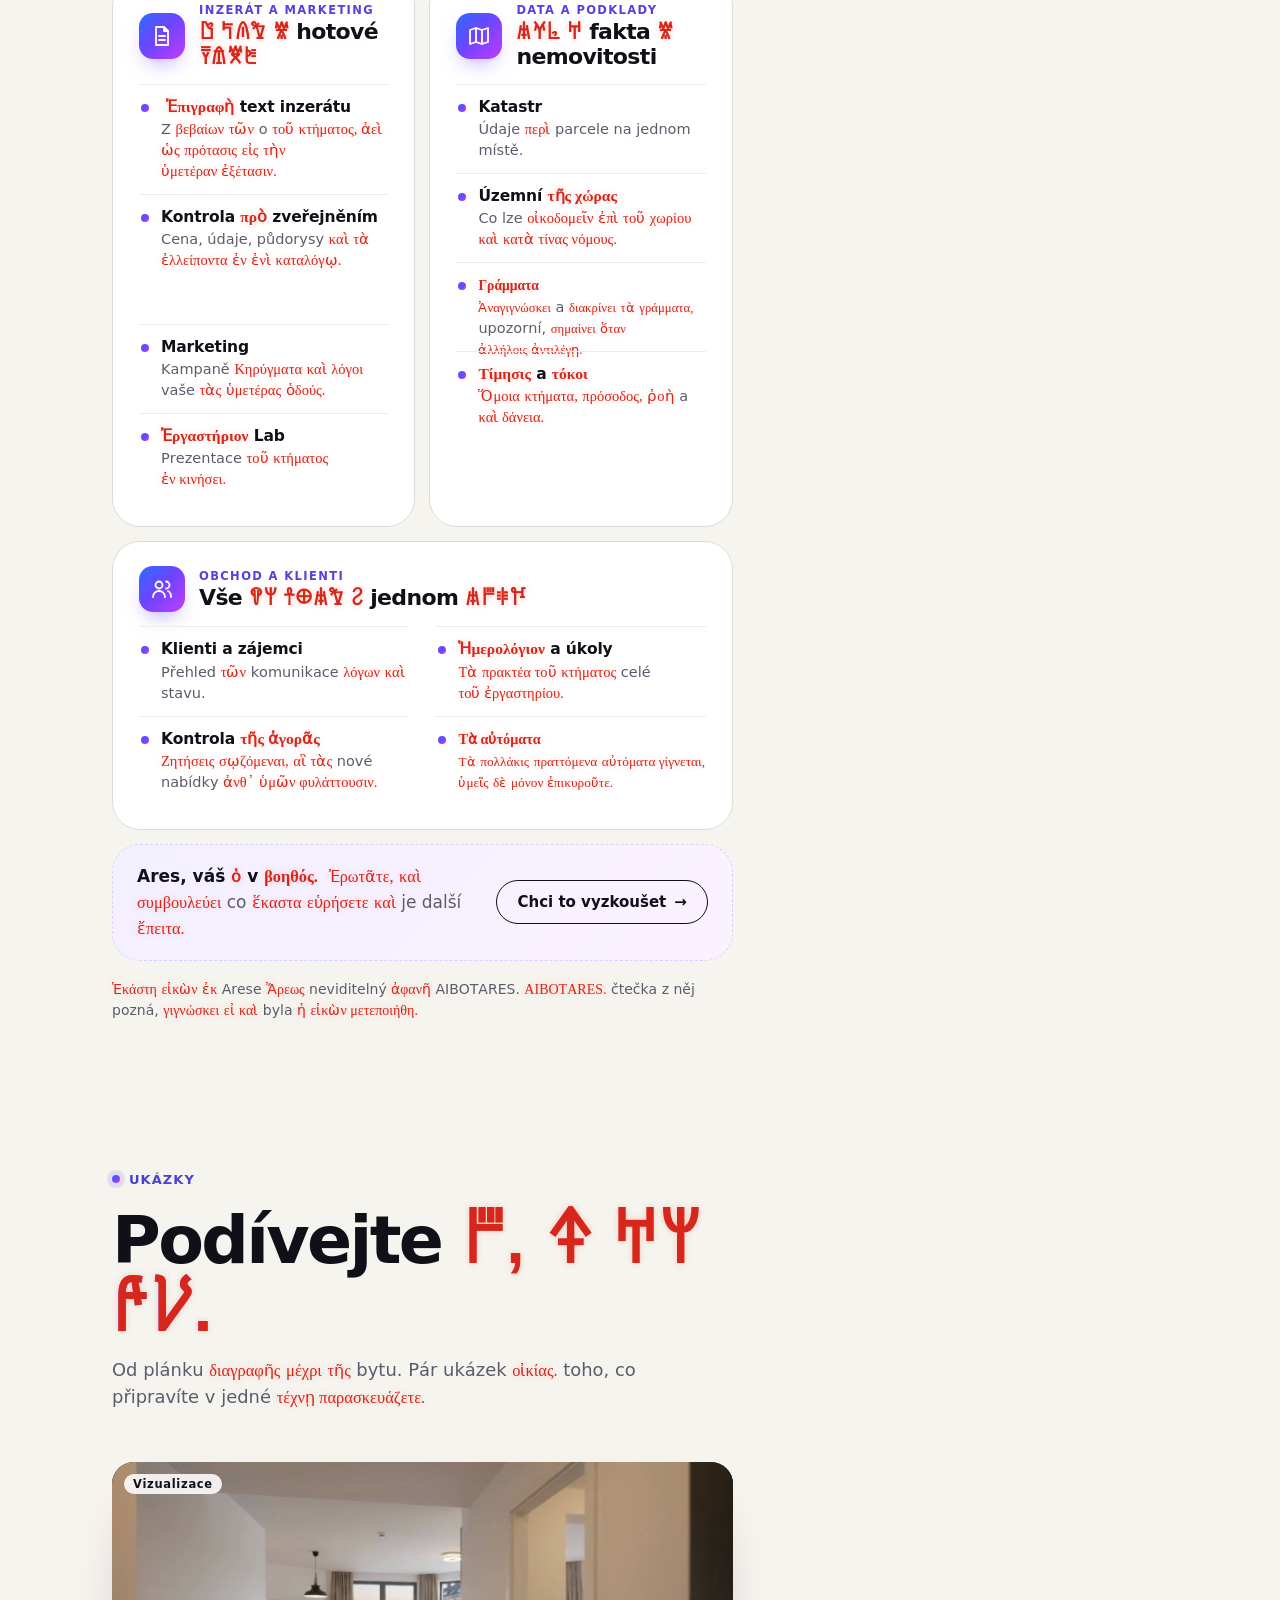
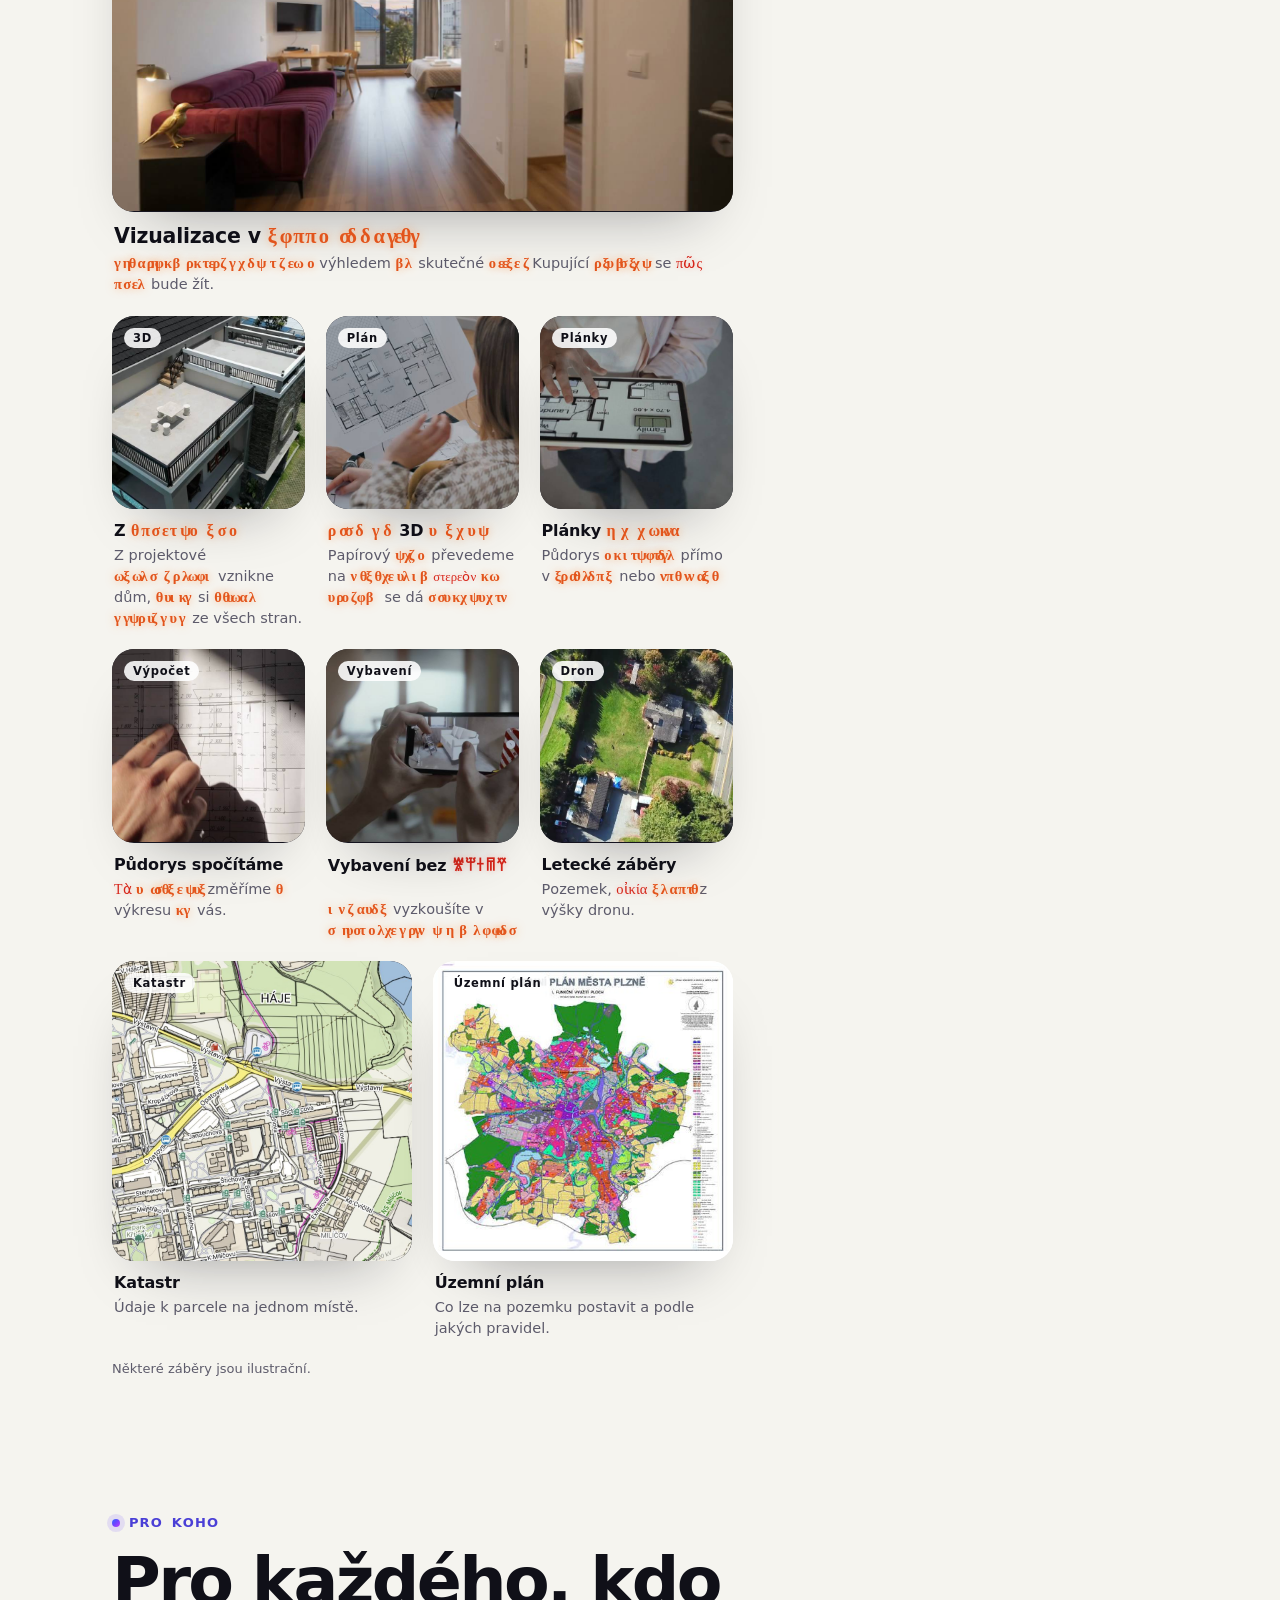
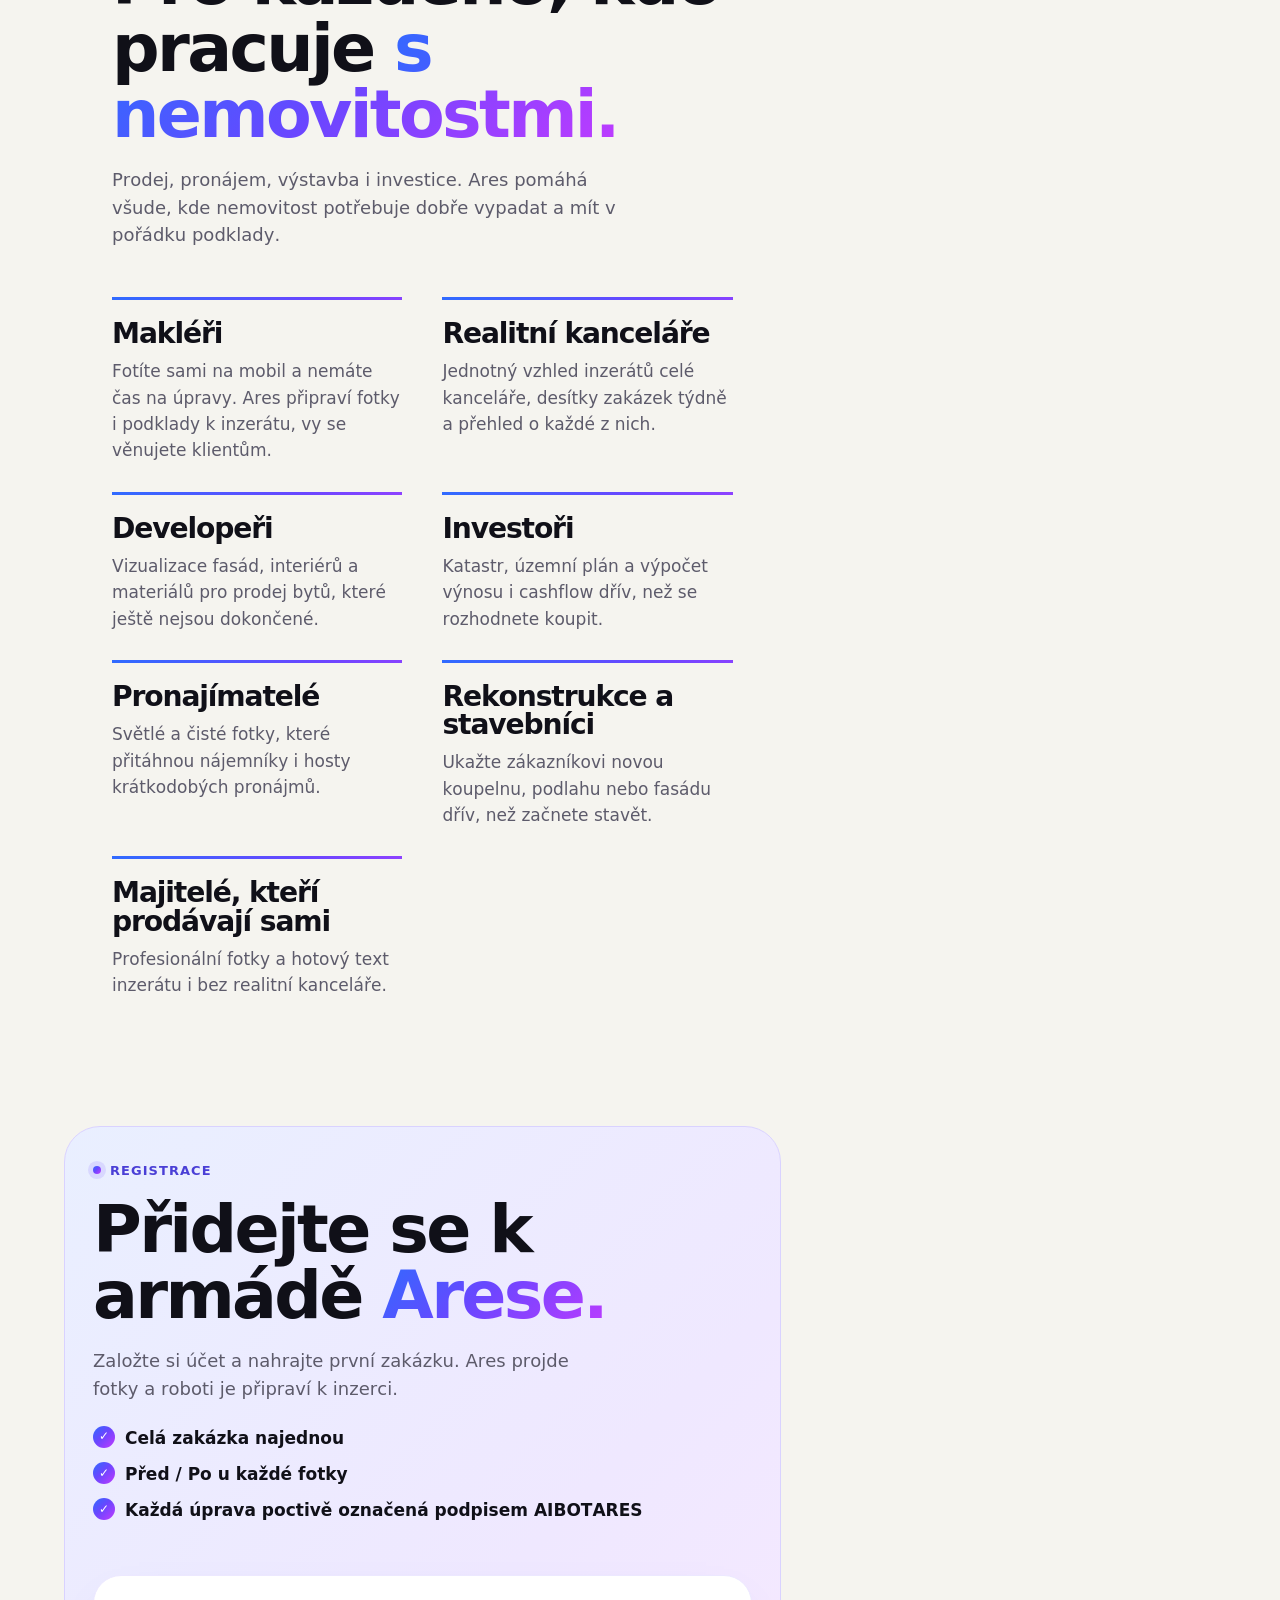
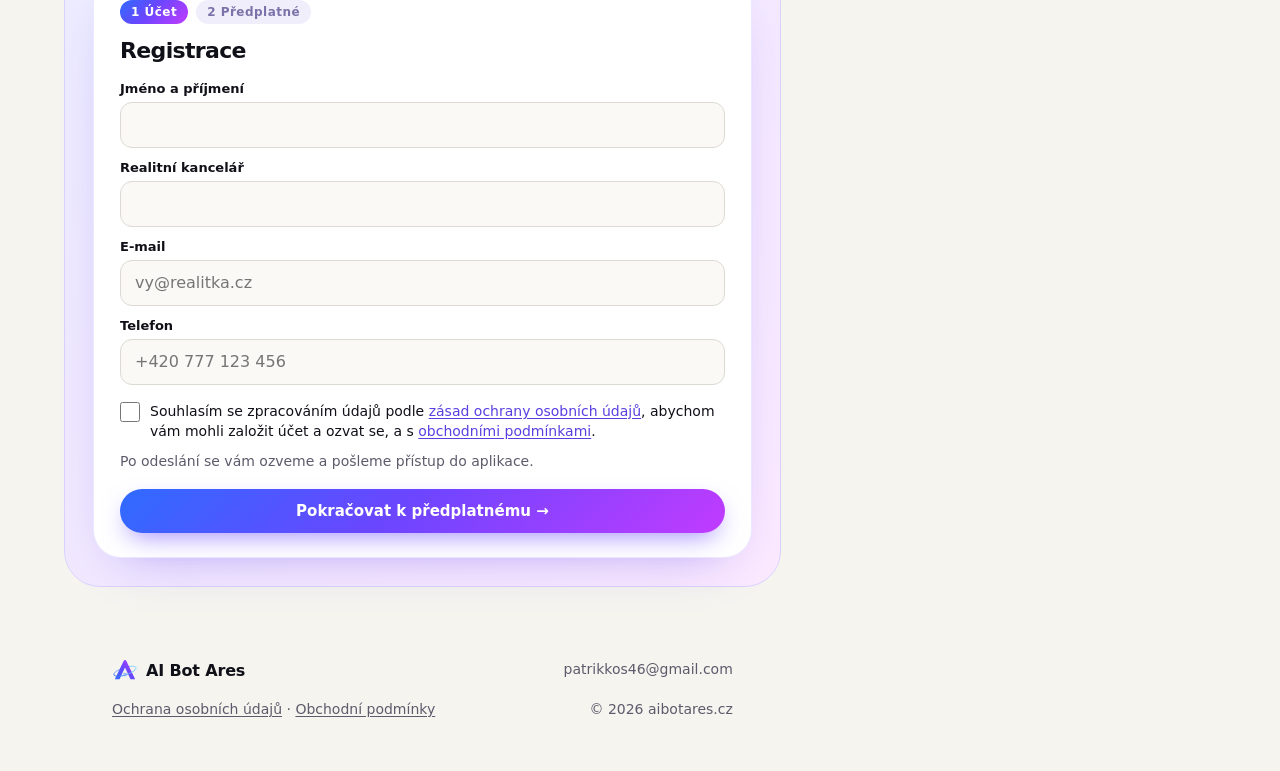
==== commit d43cc028: "Sekce Ukázky: videa, katastr a územní plán Sedm krátkých videí (hrají jen na obrazovce, bez zvuku) a" ====
--- a/vstup.html
+++ b/vstup.html
@@ -384,13 +384,32 @@
 .who-many h3{font-size:clamp(22px,2.2vw,30px)}
 @media (min-width:1500px){.who-many{grid-template-columns:repeat(3,1fr)}}
 @media (max-width:640px){.who-many{grid-template-columns:1fr}}
+
+/* Ukázky: krátké smyčky videí, hrají jen když jsou vidět */
+.ux-sub{max-width:52ch;color:var(--mut);font-size:clamp(16px,1.4vw,19px);margin:18px 0 0}
+.ux{display:grid;gap:clamp(14px,1.6vw,22px);margin-top:clamp(34px,4vw,54px)}
+.ux-top{grid-template-columns:1fr}
+.ux-bot{grid-template-columns:repeat(3,1fr);margin-top:clamp(14px,1.6vw,22px)}
+.ux figure{margin:0;min-width:0}
+.ux .m{position:relative;border-radius:22px;overflow:hidden;background:#15141f;box-shadow:0 30px 60px -34px #10101866}
+.ux video{display:block;width:100%;height:100%;object-fit:cover}
+.ux-data{grid-template-columns:1fr 1fr;margin-top:clamp(14px,1.6vw,22px)}
+.ux-data .m{aspect-ratio:1/1}.ux img{display:block;width:100%;height:100%;object-fit:cover}.ux .m.fit{background:#fff}.ux .m.fit img{object-fit:contain}
+.ux-top .m{aspect-ratio:16/9}.ux-bot .m{aspect-ratio:1/1}
+.ux .m::after{content:attr(data-n);position:absolute;left:12px;top:12px;padding:3px 9px;border-radius:999px;background:#ffffffe0;font:700 11.5px var(--sans);letter-spacing:.06em;color:var(--ink)}
+.ux figcaption{padding:12px 2px 0}
+.ux h3{margin:0;font:700 clamp(16px,1.25vw,19px)/1.25 var(--sans);letter-spacing:-.01em}
+.ux p{margin:4px 0 0;color:var(--mut);font-size:14.5px;line-height:1.45}
+.ux-top .big h3{font-size:clamp(19px,1.6vw,24px)}
+.ux-note{margin:20px 0 0;color:var(--mut);font-size:13px}
+@media (max-width:640px){.ux-bot{grid-template-columns:1fr 1fr}.ux-top .m{aspect-ratio:16/10}}
 </style>
 </head>
 <body>
 
 <nav aria-label="Hlavní">
  <a class="brand" href="index.html"><img src="logo.svg" alt="">AI Bot Ares</a>
- <a class="l" href="#ares1">Jak to funguje</a><a class="l" href="#funkce">Funkce</a><a class="l" href="#pro-koho">Pro koho</a>
+ <a class="l" href="#ares1">Jak to funguje</a><a class="l" href="#funkce">Funkce</a><a class="l" href="#ukazky">Ukázky</a><a class="l" href="#pro-koho">Pro koho</a>
  <button class="btn o" type="button" id="openLogin">Přihlásit se</button>
  <a class="btn k" href="#registrace">Registrace</a>
 </nav>
@@ -476,6 +495,28 @@
  </div>
  <div class="fcta rv"><p><b>Ares, váš pomocník v aplikaci.</b> Zeptáte se, poradí, kde co najdete a jaký je další krok.</p><a class="btn o" href="#registrace">Chci to vyzkoušet <span class="ar">→</span></a></div>
  <p class="honest">Každá fotka z Arese nese neviditelný podpis AIBOTARES. Naše čtečka z něj pozná, jestli a jak byla fotka upravená.</p>
+</div></section>
+
+<section id="ukazky" style="padding-top:0"><div class="wrap">
+ <span class="eyebrow rv"><i></i>Ukázky</span>
+ <h2 class="rv">Podívejte se, co Ares <em class="s">umí.</em></h2>
+ <p class="ux-sub rv">Od plánku po prohlídku hotového bytu. Pár ukázek z toho, co připravíte v jedné aplikaci.</p>
+ <div class="ux ux-top rv">
+  <figure class="big"><div class="m" data-n="Vizualizace"><video src="ukazky/vizualizace.mp4" poster="ukazky/vizualizace.jpg" muted loop playsinline preload="none" aria-hidden="true"></video></div><figcaption><h3>Vizualizace v české lokalitě</h3><p>Prohlídka zařízeného bytu s výhledem do skutečné ulice. Kupující vidí, jak se v bytě bude žít.</p></figcaption></figure>
+ </div>
+ <div class="ux ux-bot rv">
+  <figure><div class="m" data-n="3D"><video src="ukazky/vykres-dum.mp4" poster="ukazky/vykres-dum.jpg" muted loop playsinline preload="none" aria-hidden="true"></video></div><figcaption><h3>Z výkresu dům</h3><p>Z projektové dokumentace vznikne dům, který si klient prohlédne ze všech stran.</p></figcaption></figure>
+  <figure><div class="m" data-n="Plán"><video src="ukazky/plan-3d.mp4" poster="ukazky/plan-3d.jpg" muted loop playsinline preload="none" aria-hidden="true"></video></div><figcaption><h3>Plán na 3D model</h3><p>Papírový plán převedeme na prostorový model, ve kterém se dá procházet.</p></figcaption></figure>
+  <figure><div class="m" data-n="Plánky"><video src="ukazky/planky.mp4" poster="ukazky/planky.jpg" muted loop playsinline preload="none" aria-hidden="true"></video></div><figcaption><h3>Plánky z mobilu</h3><p>Půdorys nakreslíte přímo v telefonu nebo tabletu.</p></figcaption></figure>
+  <figure><div class="m" data-n="Výpočet"><video src="ukazky/pudorys.mp4" poster="ukazky/pudorys.jpg" muted loop playsinline preload="none" aria-hidden="true"></video></div><figcaption><h3>Půdorys spočítáme</h3><p>Plochy místností změříme z výkresu za vás.</p></figcaption></figure>
+  <figure><div class="m" data-n="Vybavení"><video src="ukazky/nabytek.mp4" poster="ukazky/nabytek.jpg" muted loop playsinline preload="none" aria-hidden="true"></video></div><figcaption><h3>Vybavení bez generování</h3><p>Nábytek vyzkoušíte v místnosti přímo v mobilu.</p></figcaption></figure>
+  <figure><div class="m" data-n="Dron"><video src="ukazky/dron.mp4" poster="ukazky/dron.jpg" muted loop playsinline preload="none" aria-hidden="true"></video></div><figcaption><h3>Letecké záběry</h3><p>Pozemek, dům i okolí z výšky dronu.</p></figcaption></figure>
+ </div>
+ <div class="ux ux-data rv">
+  <figure><div class="m" data-n="Katastr"><img src="ukazky/katastr.jpg" alt="Katastrální mapa s hranicemi parcel" loading="lazy" width="900" height="900"></div><figcaption><h3>Katastr</h3><p>Údaje k parcele na jednom místě.</p></figcaption></figure>
+  <figure><div class="m fit" data-n="Územní plán"><img src="ukazky/uzemni-plan.jpg" alt="Územní plán města s barevně odlišeným využitím ploch" loading="lazy" width="447" height="447"></div><figcaption><h3>Územní plán</h3><p>Co lze na pozemku postavit a podle jakých pravidel.</p></figcaption></figure>
+ </div>
+ <p class="ux-note">Některé záběry jsou ilustrační.</p>
 </div></section>
 
 <section id="pro-koho" style="padding-top:0"><div class="wrap">
@@ -620,7 +661,7 @@
 </script>
 <style>@font-face{font-family:"Noto Sans Linear B";src:local("Noto Sans Linear B"),url(fonts/NotoSansLinearB-Regular.ttf) format("truetype");font-display:swap}</style>
 <!-- Přečtený text se přepíše do řečtiny (odstavce) a lineárního písma B (nadpisy). -->
-<script src="recky.js?v=11"></script>
+<script src="recky.js?v=12"></script>
 <script>
 // Login: with the app online (or locally) go straight to the app's secure sign-in; otherwise a small window explains it is coming.
 (function(){const d=document.getElementById('loginD'), f=document.getElementById('loginF'), msg=document.getElementById('loginMsg');
@@ -635,5 +676,17 @@
  d.addEventListener('click',e=>{if(e.target===d) d.close();});
  f.addEventListener('submit',e=>{e.preventDefault(); msg.hidden=false;});})();
 </script>
+<script>
+// Ukázky: video hraje jen ve chvíli, kdy je na obrazovce (šetří data i baterii).
+(function(){
+ const vs=[...document.querySelectorAll('#ukazky video')]; if(!vs.length) return;
+ if(matchMedia('(prefers-reduced-motion: reduce)').matches){vs.forEach(v=>v.preload='metadata');return;}
+ function check(){const H=innerHeight;
+  for(const v of vs){const r=v.getBoundingClientRect(), on=r.bottom>-120&&r.top<H+120&&r.width>0;
+   if(on&&v.paused&&!document.hidden){const p=v.play();if(p)p.catch(()=>{});} else if(!on&&!v.paused) v.pause();}}
+ addEventListener('scroll',check,{passive:true}); addEventListener('resize',check); document.addEventListener('visibilitychange',check);
+ setInterval(check,400); check();
+})();
+</script>
 </body>
 </html>
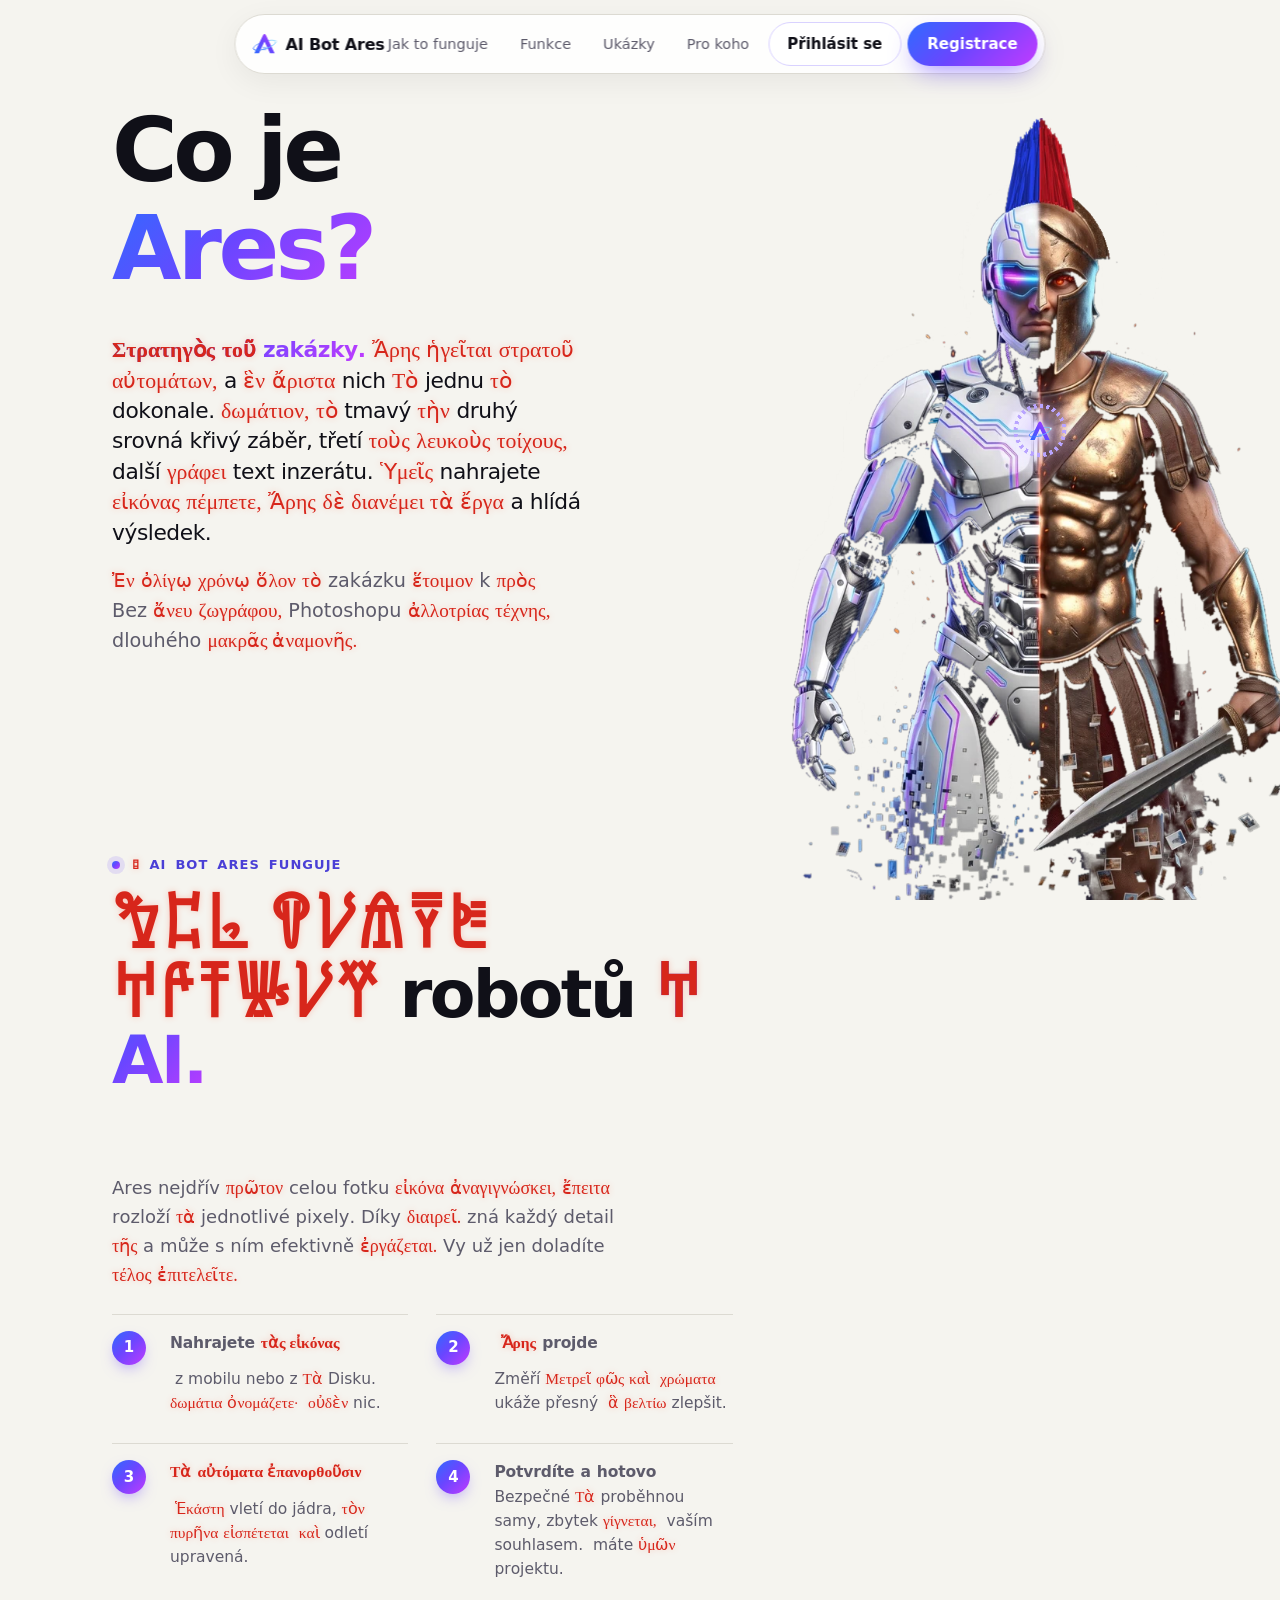
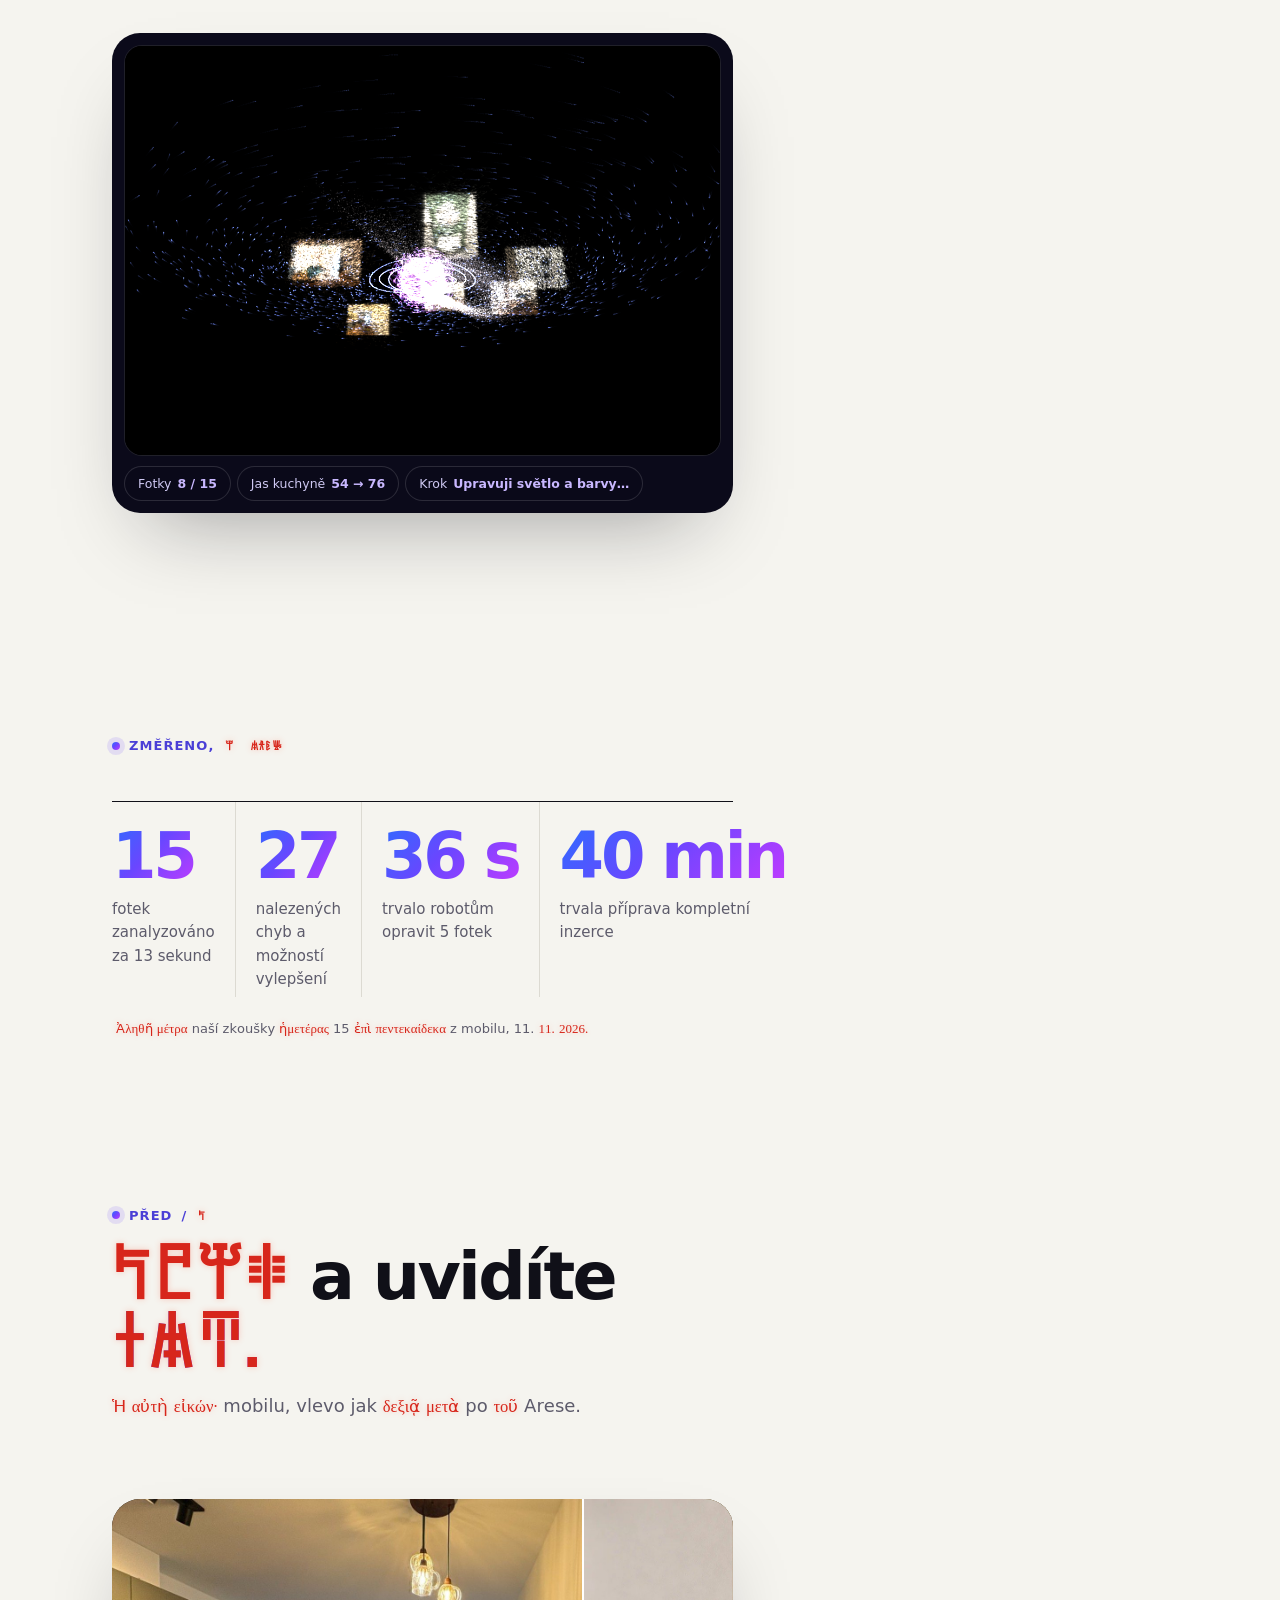
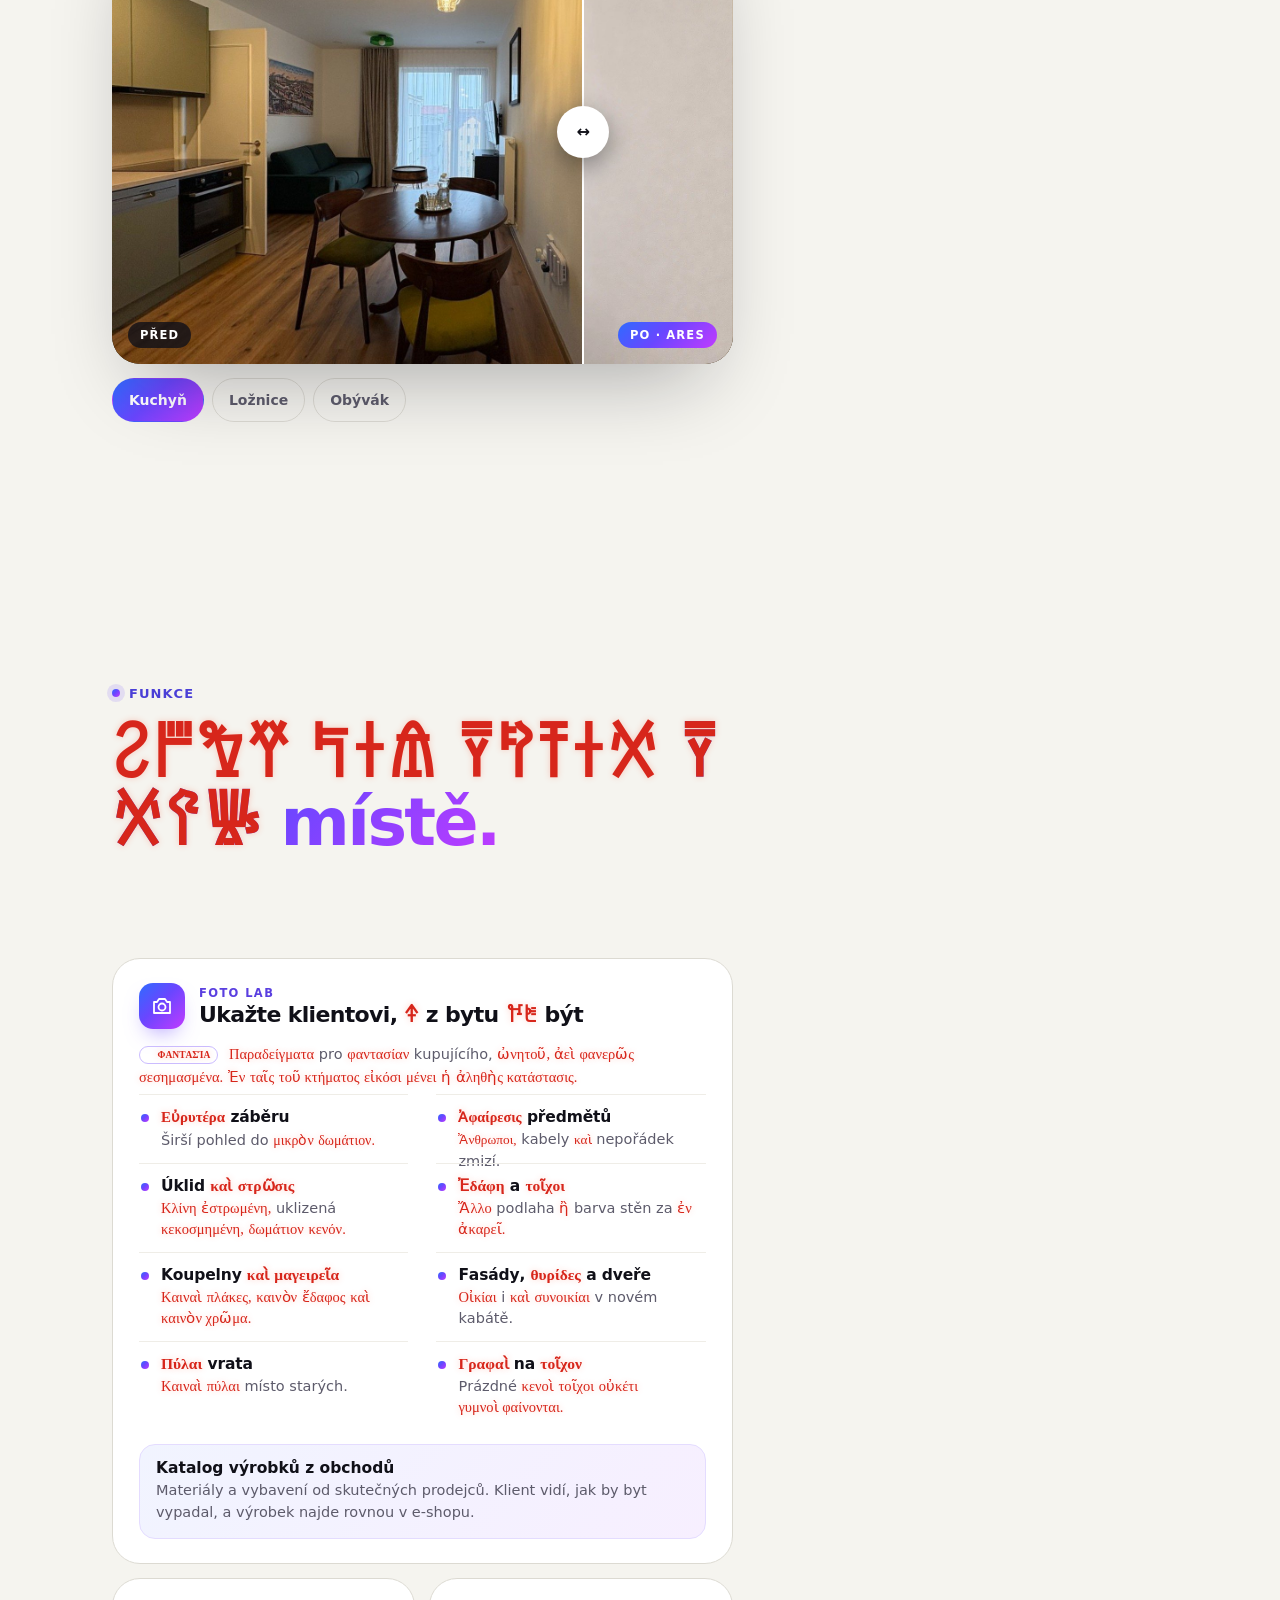
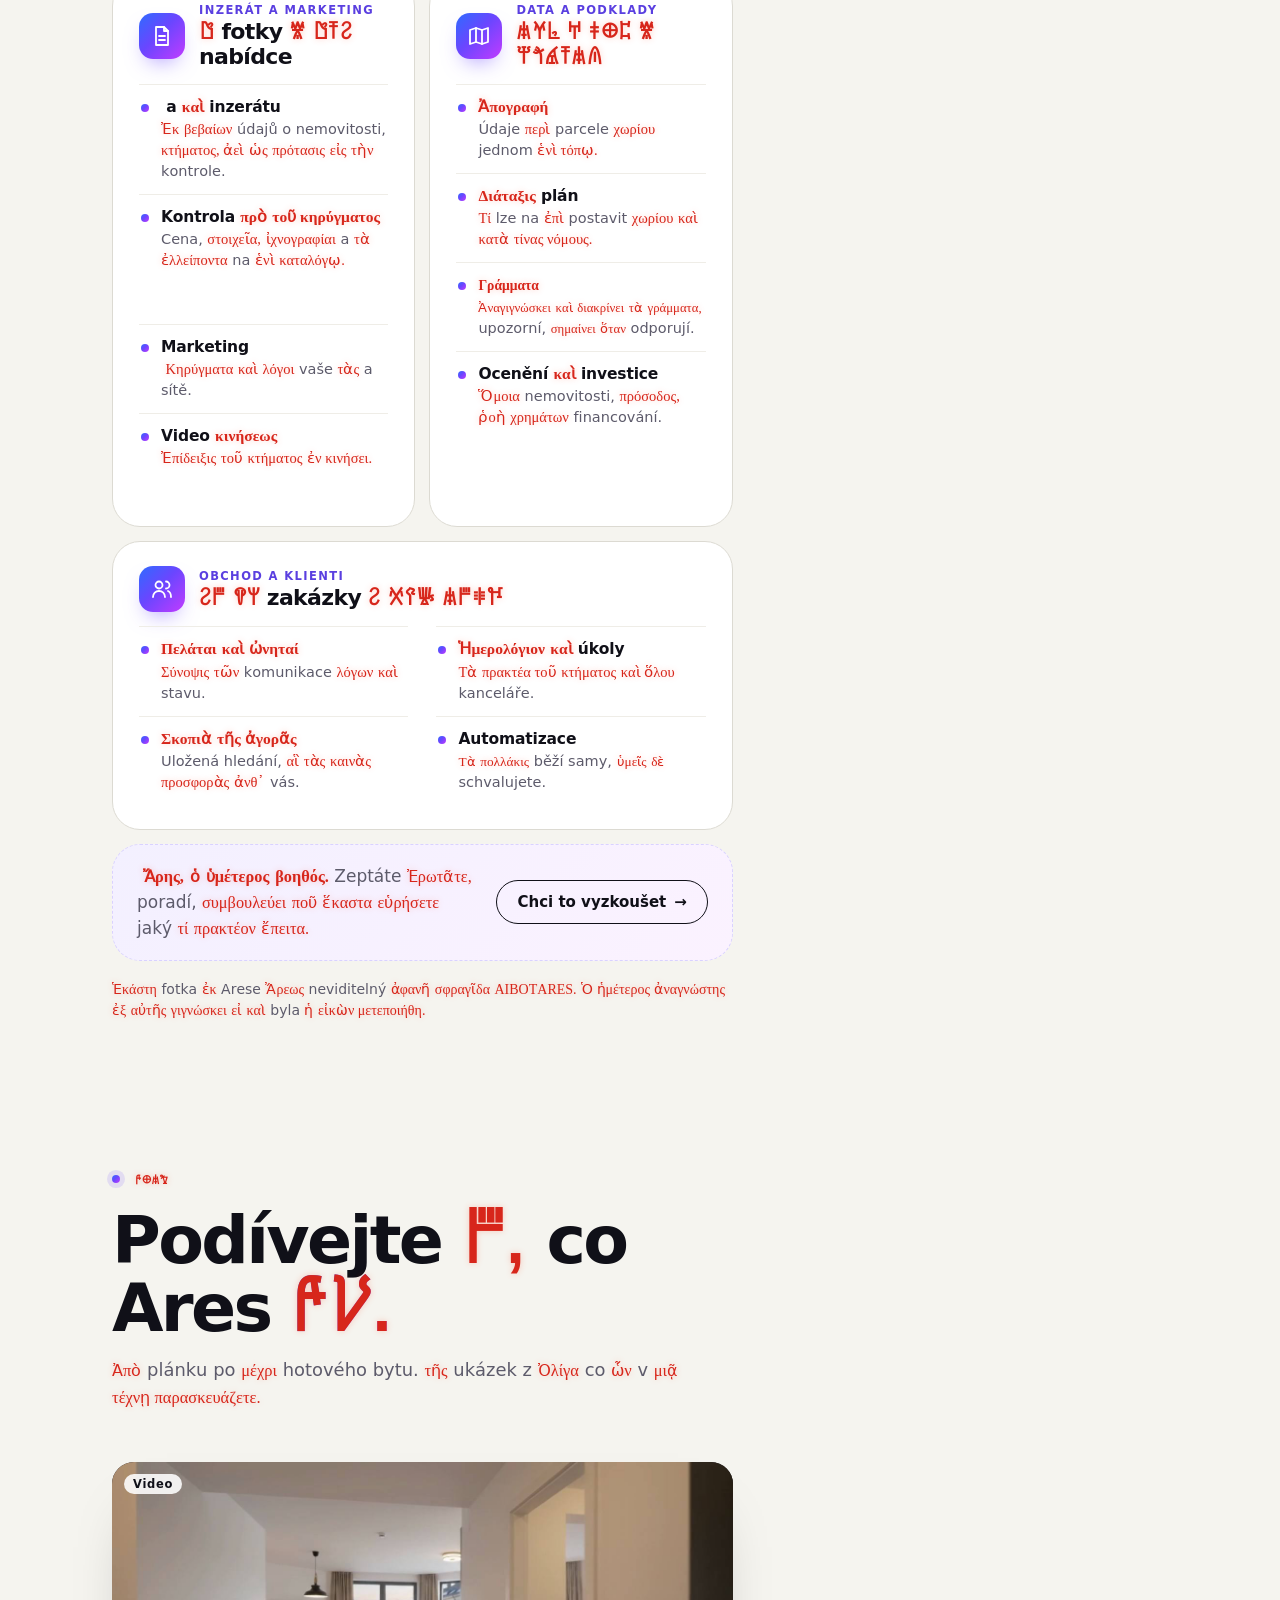
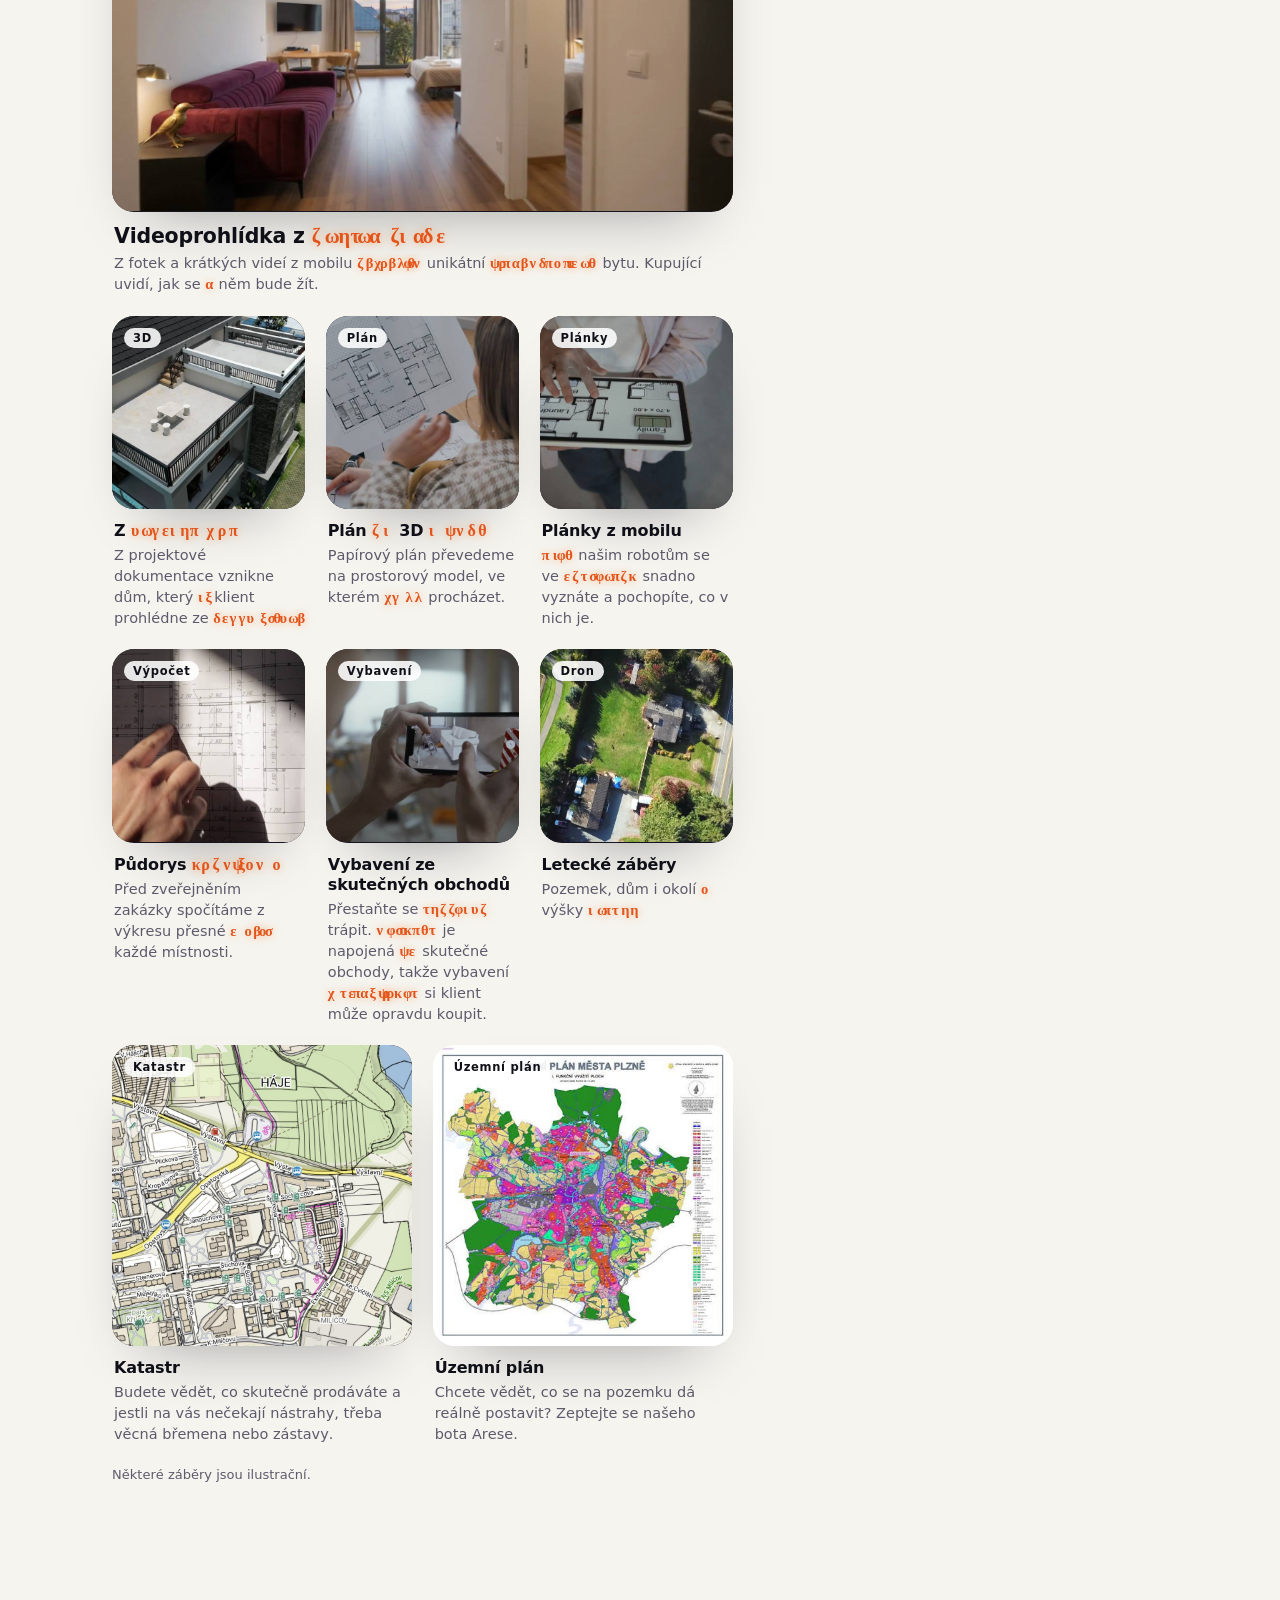
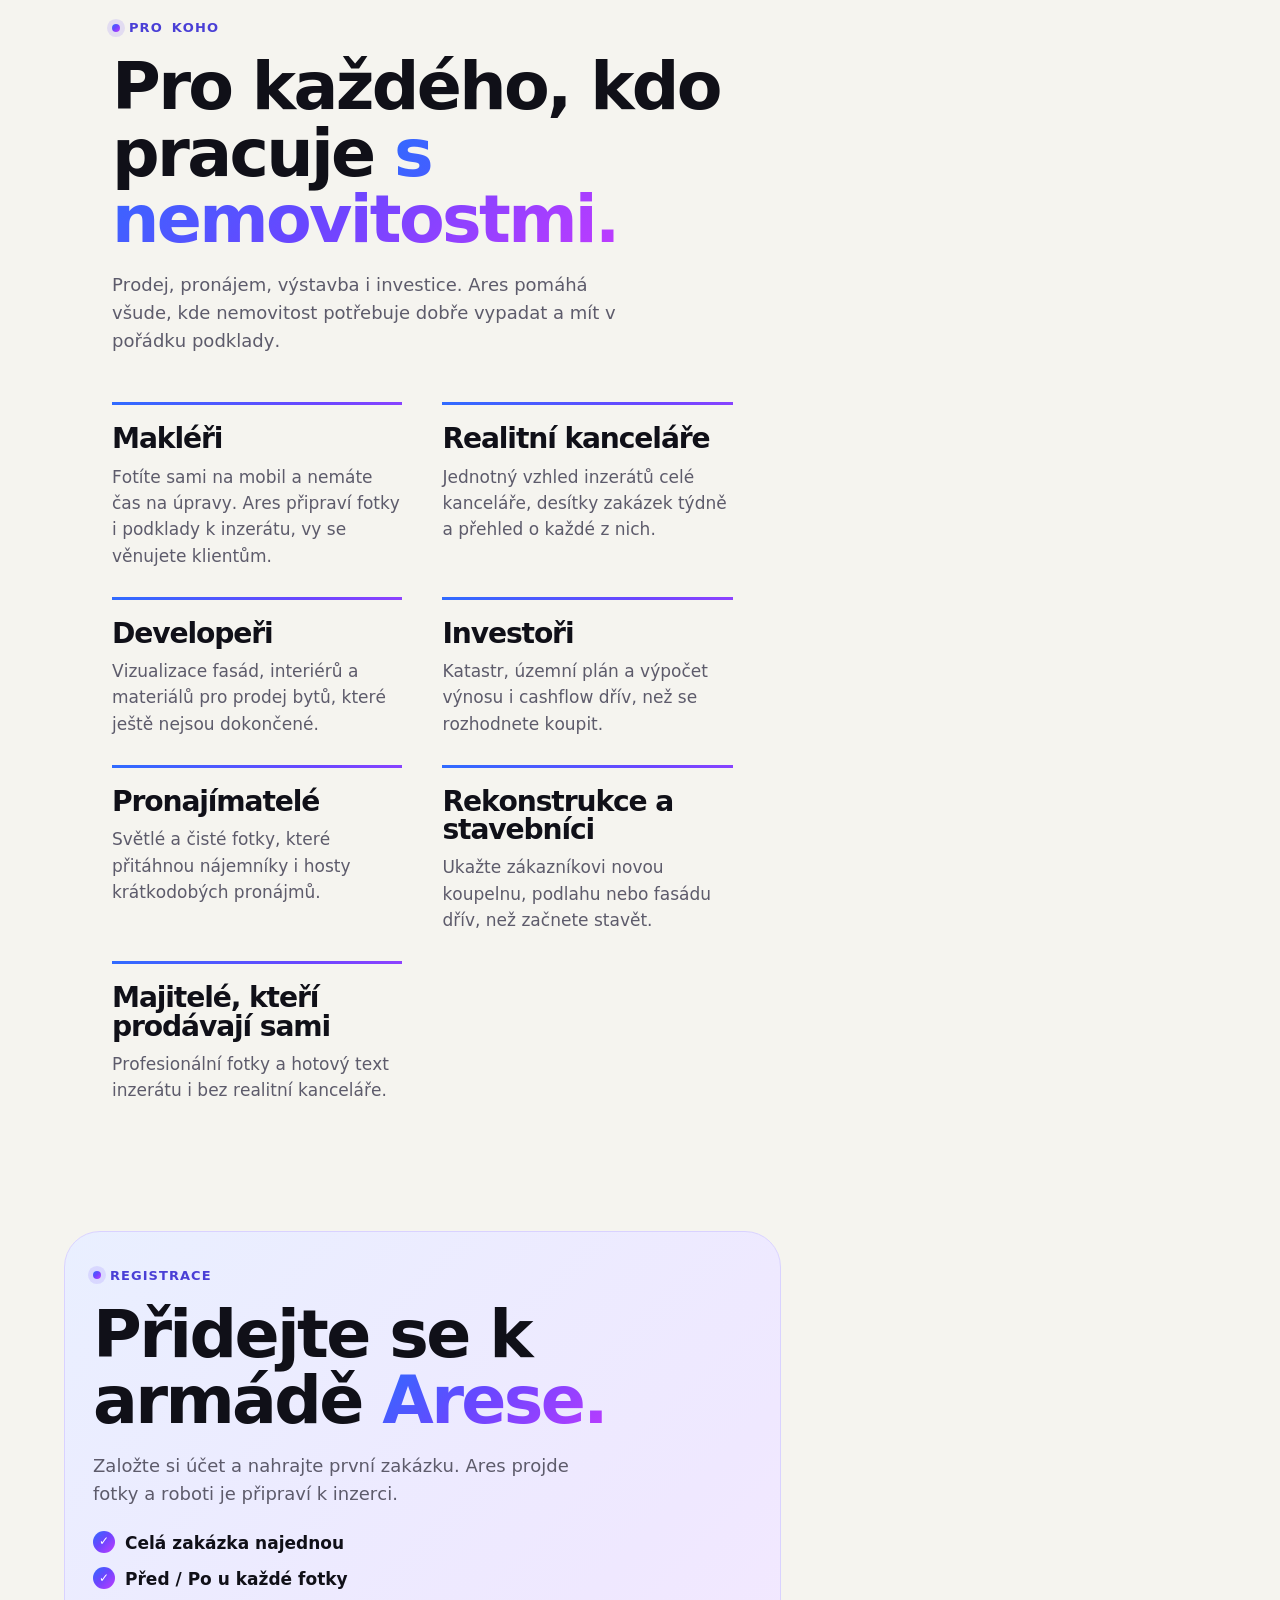
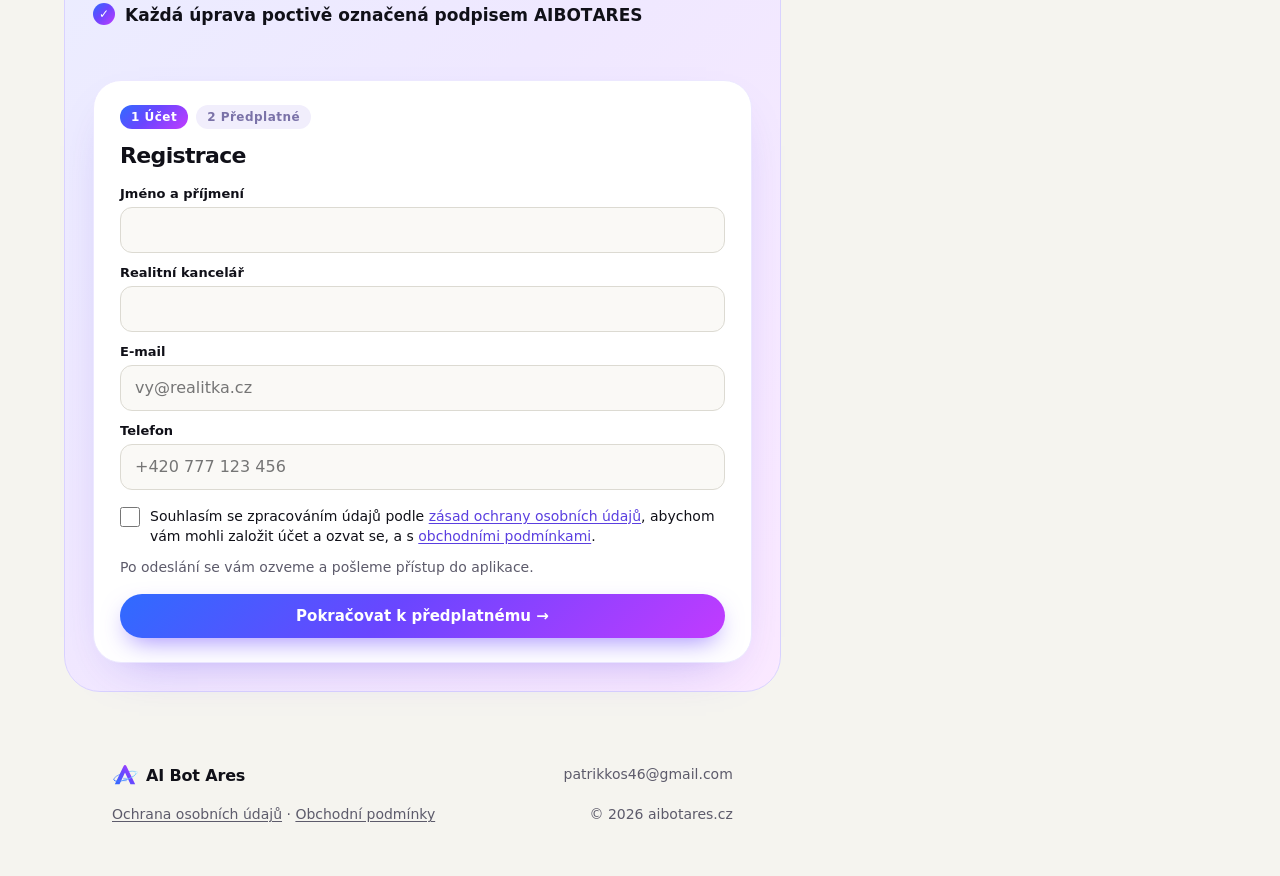
==== commit 4c86d076: "Ukázky: nové texty karet a jejich řecké verze Co-Authored-By: Claude Opus 5.5 <noreply@anthropic.com" ====
--- a/vstup.html
+++ b/vstup.html
@@ -502,19 +502,19 @@
  <h2 class="rv">Podívejte se, co Ares <em class="s">umí.</em></h2>
  <p class="ux-sub rv">Od plánku po prohlídku hotového bytu. Pár ukázek z toho, co připravíte v jedné aplikaci.</p>
  <div class="ux ux-top rv">
-  <figure class="big"><div class="m" data-n="Vizualizace"><video src="ukazky/vizualizace.mp4" poster="ukazky/vizualizace.jpg" muted loop playsinline preload="none" aria-hidden="true"></video></div><figcaption><h3>Vizualizace v české lokalitě</h3><p>Prohlídka zařízeného bytu s výhledem do skutečné ulice. Kupující vidí, jak se v bytě bude žít.</p></figcaption></figure>
+  <figure class="big"><div class="m" data-n="Video"><video src="ukazky/vizualizace.mp4" poster="ukazky/vizualizace.jpg" muted loop playsinline preload="none" aria-hidden="true"></video></div><figcaption><h3>Videoprohlídka z vašich fotek</h3><p>Z fotek a krátkých videí z mobilu vytvoříte unikátní videoprohlídku bytu. Kupující uvidí, jak se v něm bude žít.</p></figcaption></figure>
  </div>
  <div class="ux ux-bot rv">
   <figure><div class="m" data-n="3D"><video src="ukazky/vykres-dum.mp4" poster="ukazky/vykres-dum.jpg" muted loop playsinline preload="none" aria-hidden="true"></video></div><figcaption><h3>Z výkresu dům</h3><p>Z projektové dokumentace vznikne dům, který si klient prohlédne ze všech stran.</p></figcaption></figure>
   <figure><div class="m" data-n="Plán"><video src="ukazky/plan-3d.mp4" poster="ukazky/plan-3d.jpg" muted loop playsinline preload="none" aria-hidden="true"></video></div><figcaption><h3>Plán na 3D model</h3><p>Papírový plán převedeme na prostorový model, ve kterém se dá procházet.</p></figcaption></figure>
-  <figure><div class="m" data-n="Plánky"><video src="ukazky/planky.mp4" poster="ukazky/planky.jpg" muted loop playsinline preload="none" aria-hidden="true"></video></div><figcaption><h3>Plánky z mobilu</h3><p>Půdorys nakreslíte přímo v telefonu nebo tabletu.</p></figcaption></figure>
-  <figure><div class="m" data-n="Výpočet"><video src="ukazky/pudorys.mp4" poster="ukazky/pudorys.jpg" muted loop playsinline preload="none" aria-hidden="true"></video></div><figcaption><h3>Půdorys spočítáme</h3><p>Plochy místností změříme z výkresu za vás.</p></figcaption></figure>
-  <figure><div class="m" data-n="Vybavení"><video src="ukazky/nabytek.mp4" poster="ukazky/nabytek.jpg" muted loop playsinline preload="none" aria-hidden="true"></video></div><figcaption><h3>Vybavení bez generování</h3><p>Nábytek vyzkoušíte v místnosti přímo v mobilu.</p></figcaption></figure>
+  <figure><div class="m" data-n="Plánky"><video src="ukazky/planky.mp4" poster="ukazky/planky.jpg" muted loop playsinline preload="none" aria-hidden="true"></video></div><figcaption><h3>Plánky z mobilu</h3><p>Díky našim robotům se ve výkresech snadno vyznáte a pochopíte, co v nich je.</p></figcaption></figure>
+  <figure><div class="m" data-n="Výpočet"><video src="ukazky/pudorys.mp4" poster="ukazky/pudorys.jpg" muted loop playsinline preload="none" aria-hidden="true"></video></div><figcaption><h3>Půdorys spočítáme</h3><p>Před zveřejněním zakázky spočítáme z výkresu přesné metry každé místnosti.</p></figcaption></figure>
+  <figure><div class="m" data-n="Vybavení"><video src="ukazky/nabytek.mp4" poster="ukazky/nabytek.jpg" muted loop playsinline preload="none" aria-hidden="true"></video></div><figcaption><h3>Vybavení ze skutečných obchodů</h3><p>Přestaňte se zbytečně trápit. Aplikace je napojená na skutečné obchody, takže vybavení z vizualizace si klient může opravdu koupit.</p></figcaption></figure>
   <figure><div class="m" data-n="Dron"><video src="ukazky/dron.mp4" poster="ukazky/dron.jpg" muted loop playsinline preload="none" aria-hidden="true"></video></div><figcaption><h3>Letecké záběry</h3><p>Pozemek, dům i okolí z výšky dronu.</p></figcaption></figure>
  </div>
  <div class="ux ux-data rv">
-  <figure><div class="m" data-n="Katastr"><img src="ukazky/katastr.jpg" alt="Katastrální mapa s hranicemi parcel" loading="lazy" width="900" height="900"></div><figcaption><h3>Katastr</h3><p>Údaje k parcele na jednom místě.</p></figcaption></figure>
-  <figure><div class="m fit" data-n="Územní plán"><img src="ukazky/uzemni-plan.jpg" alt="Územní plán města s barevně odlišeným využitím ploch" loading="lazy" width="447" height="447"></div><figcaption><h3>Územní plán</h3><p>Co lze na pozemku postavit a podle jakých pravidel.</p></figcaption></figure>
+  <figure><div class="m" data-n="Katastr"><img src="ukazky/katastr.jpg" alt="Katastrální mapa s hranicemi parcel" loading="lazy" width="900" height="900"></div><figcaption><h3>Katastr</h3><p>Budete vědět, co skutečně prodáváte a jestli na vás nečekají nástrahy, třeba věcná břemena nebo zástavy.</p></figcaption></figure>
+  <figure><div class="m fit" data-n="Územní plán"><img src="ukazky/uzemni-plan.jpg" alt="Územní plán města s barevně odlišeným využitím ploch" loading="lazy" width="447" height="447"></div><figcaption><h3>Územní plán</h3><p>Chcete vědět, co se na pozemku dá reálně postavit? Zeptejte se našeho bota Arese.</p></figcaption></figure>
  </div>
  <p class="ux-note">Některé záběry jsou ilustrační.</p>
 </div></section>
@@ -661,7 +661,7 @@
 </script>
 <style>@font-face{font-family:"Noto Sans Linear B";src:local("Noto Sans Linear B"),url(fonts/NotoSansLinearB-Regular.ttf) format("truetype");font-display:swap}</style>
 <!-- Přečtený text se přepíše do řečtiny (odstavce) a lineárního písma B (nadpisy). -->
-<script src="recky.js?v=12"></script>
+<script src="recky.js?v=13"></script>
 <script>
 // Login: with the app online (or locally) go straight to the app's secure sign-in; otherwise a small window explains it is coming.
 (function(){const d=document.getElementById('loginD'), f=document.getElementById('loginF'), msg=document.getElementById('loginMsg');
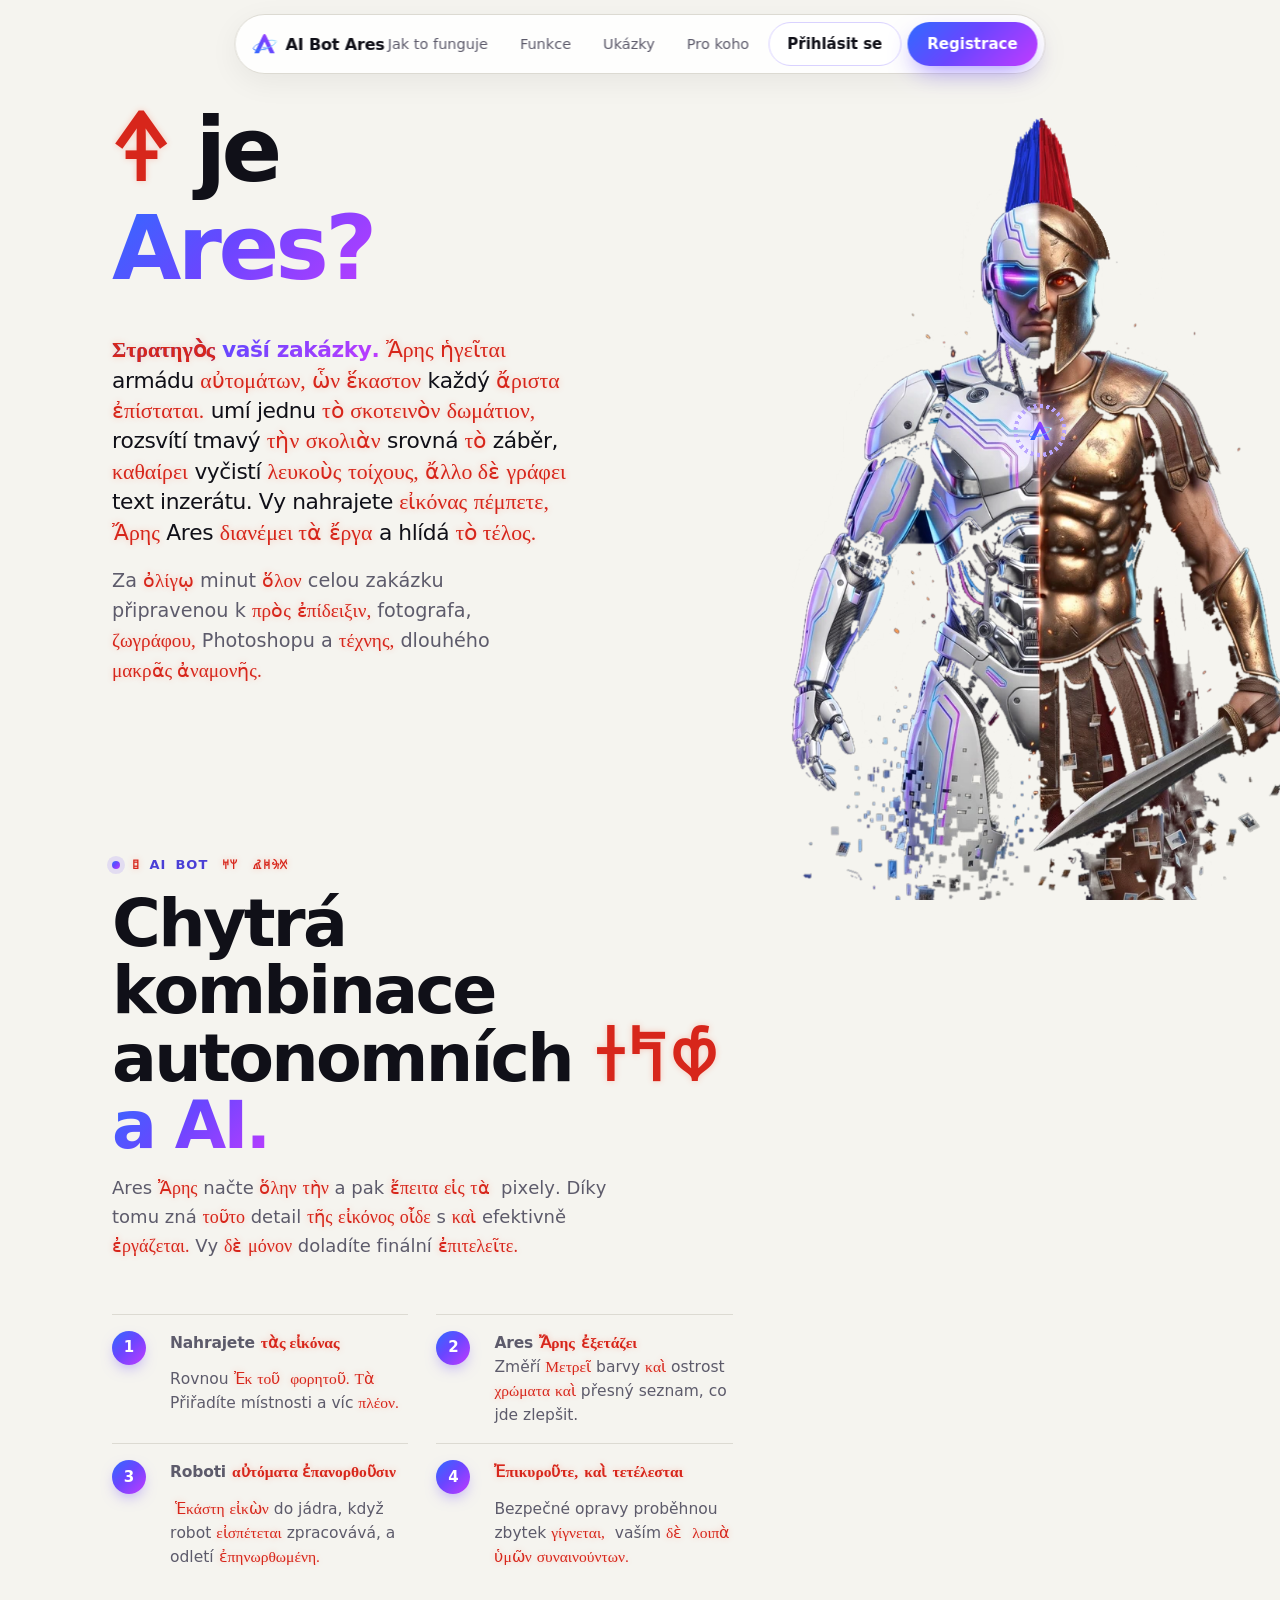
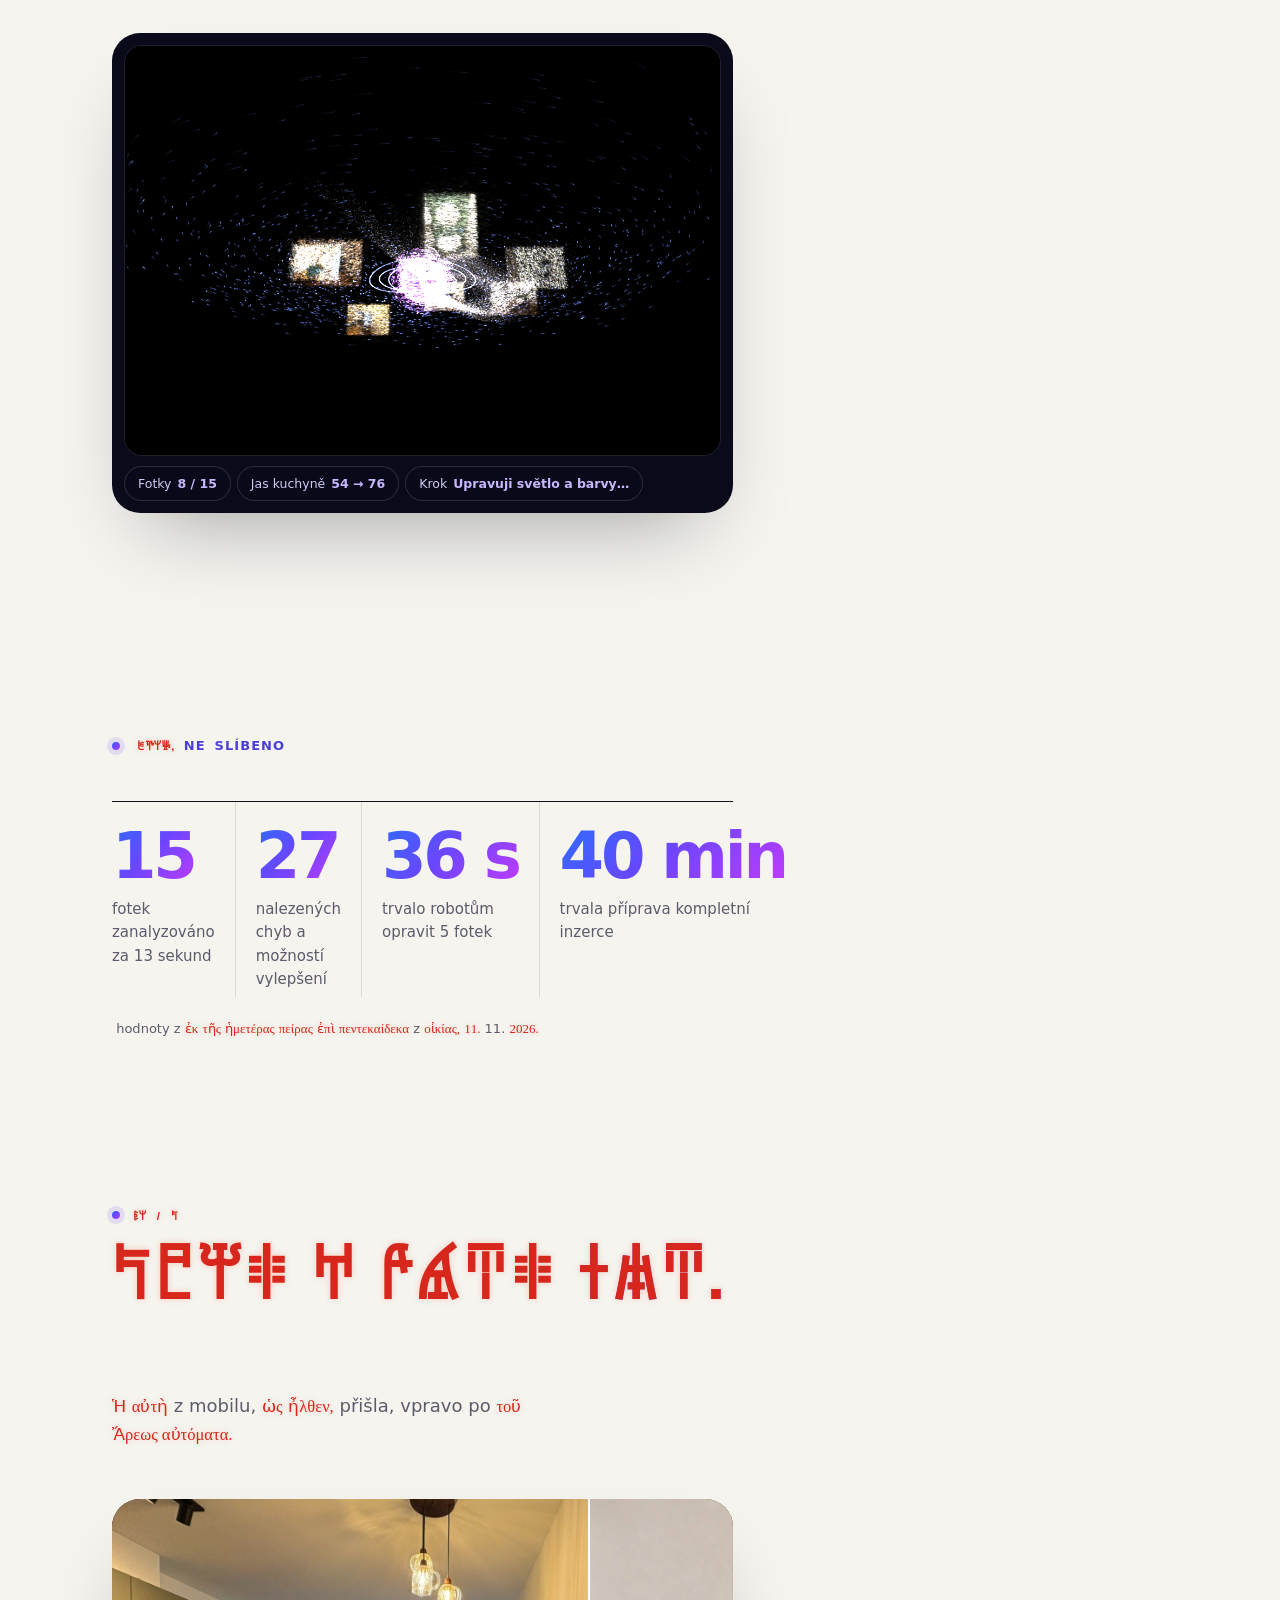
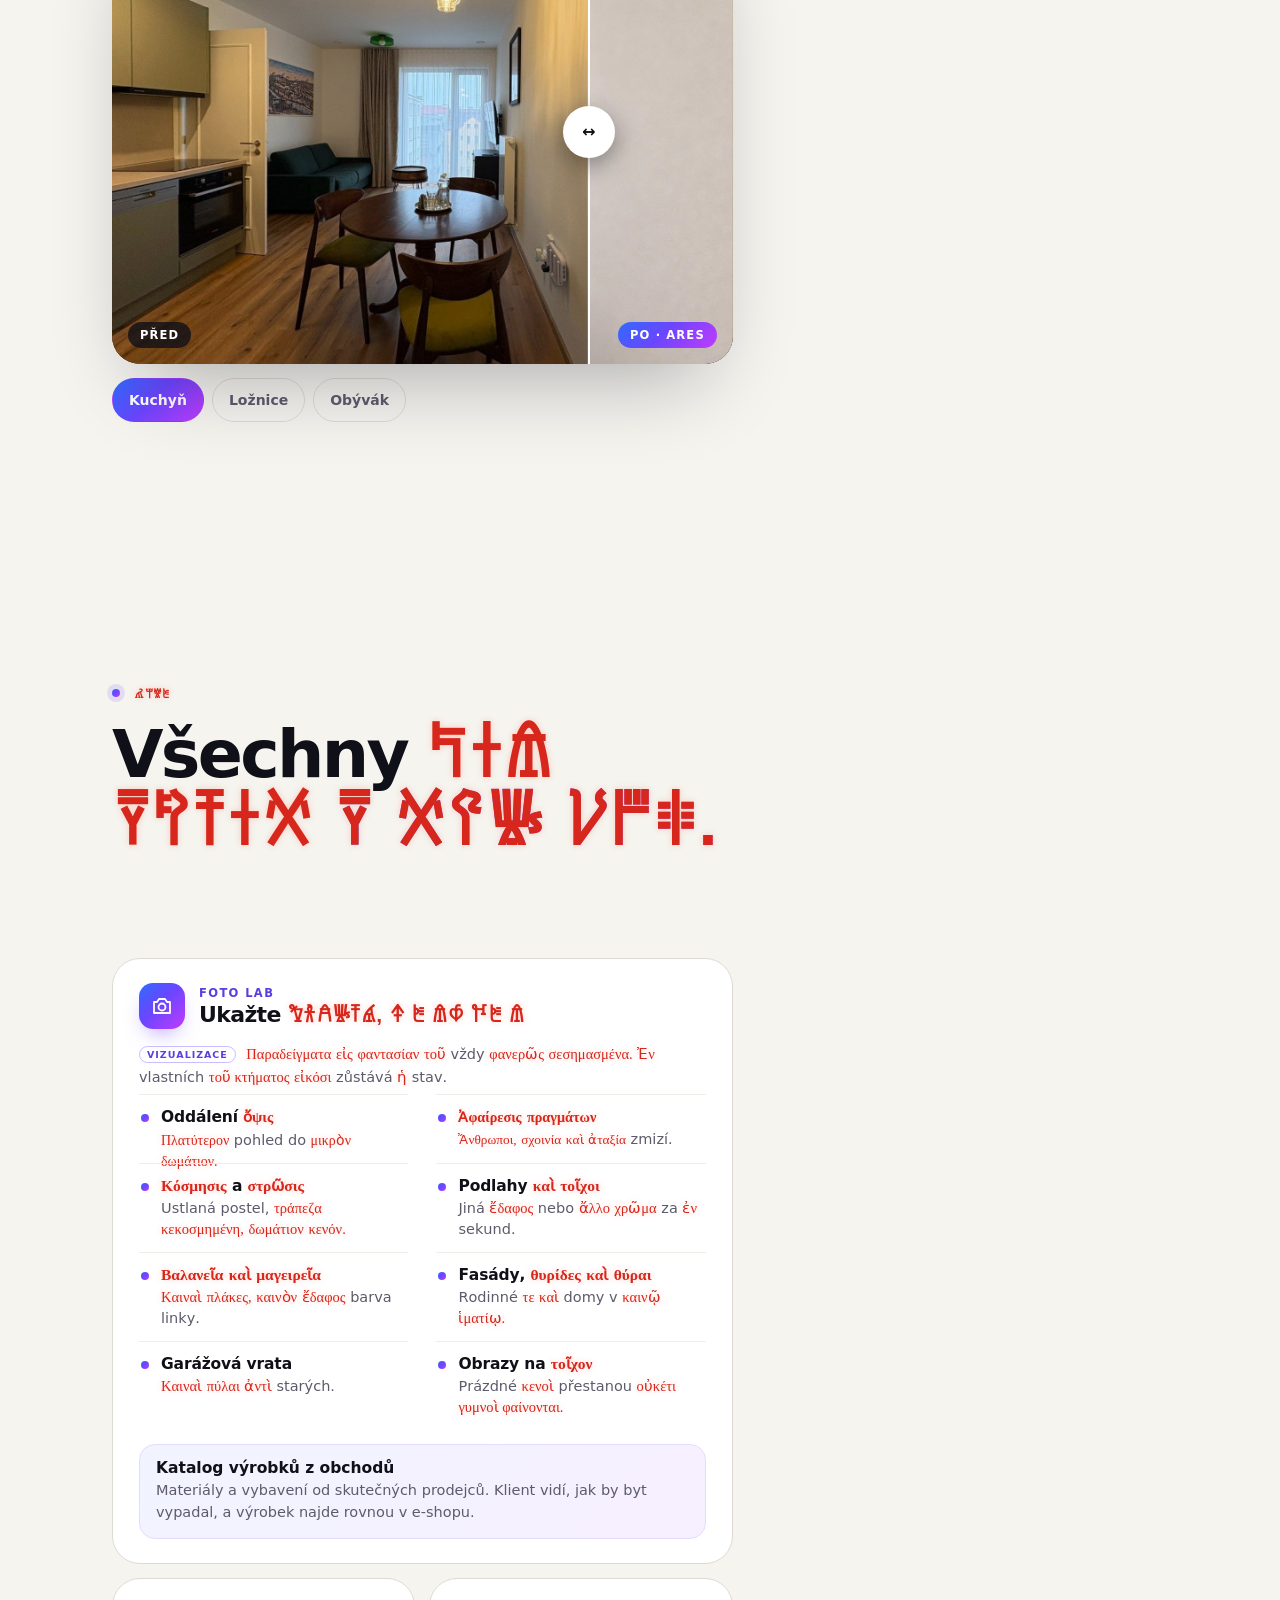
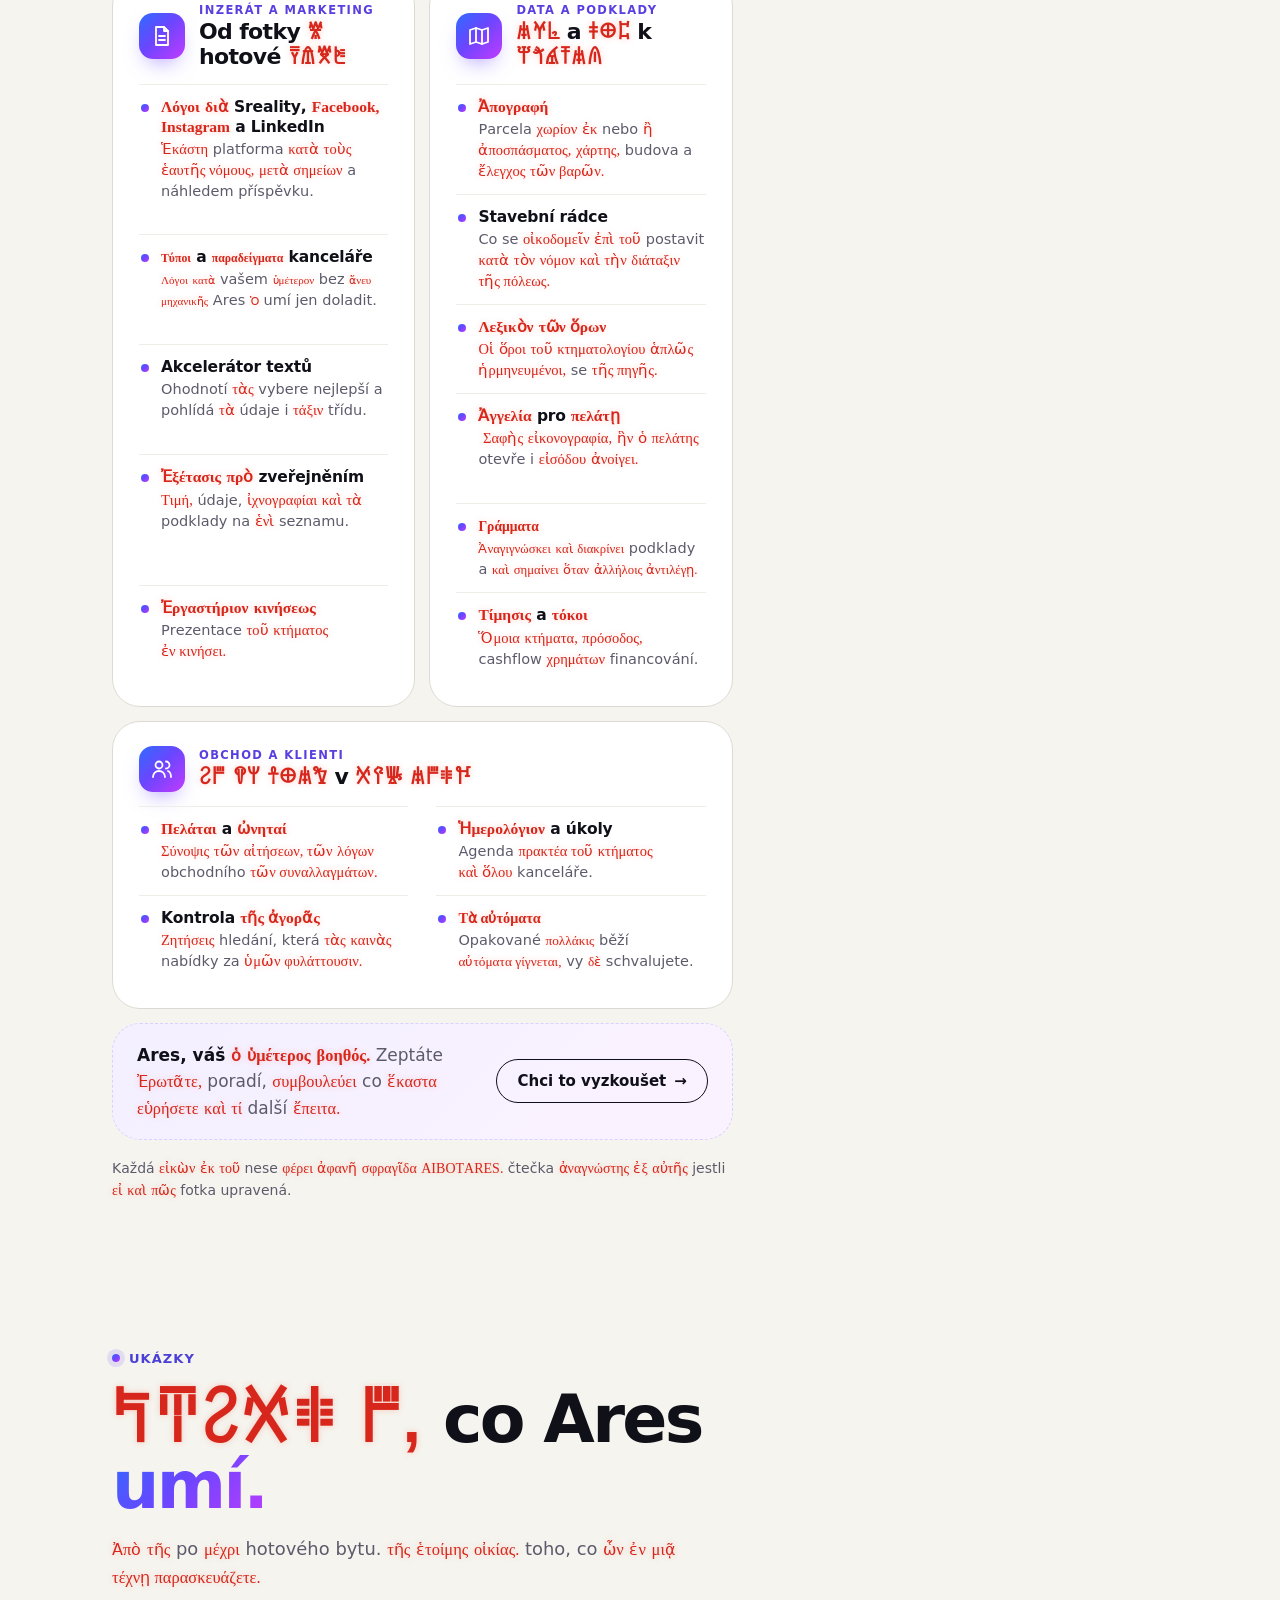
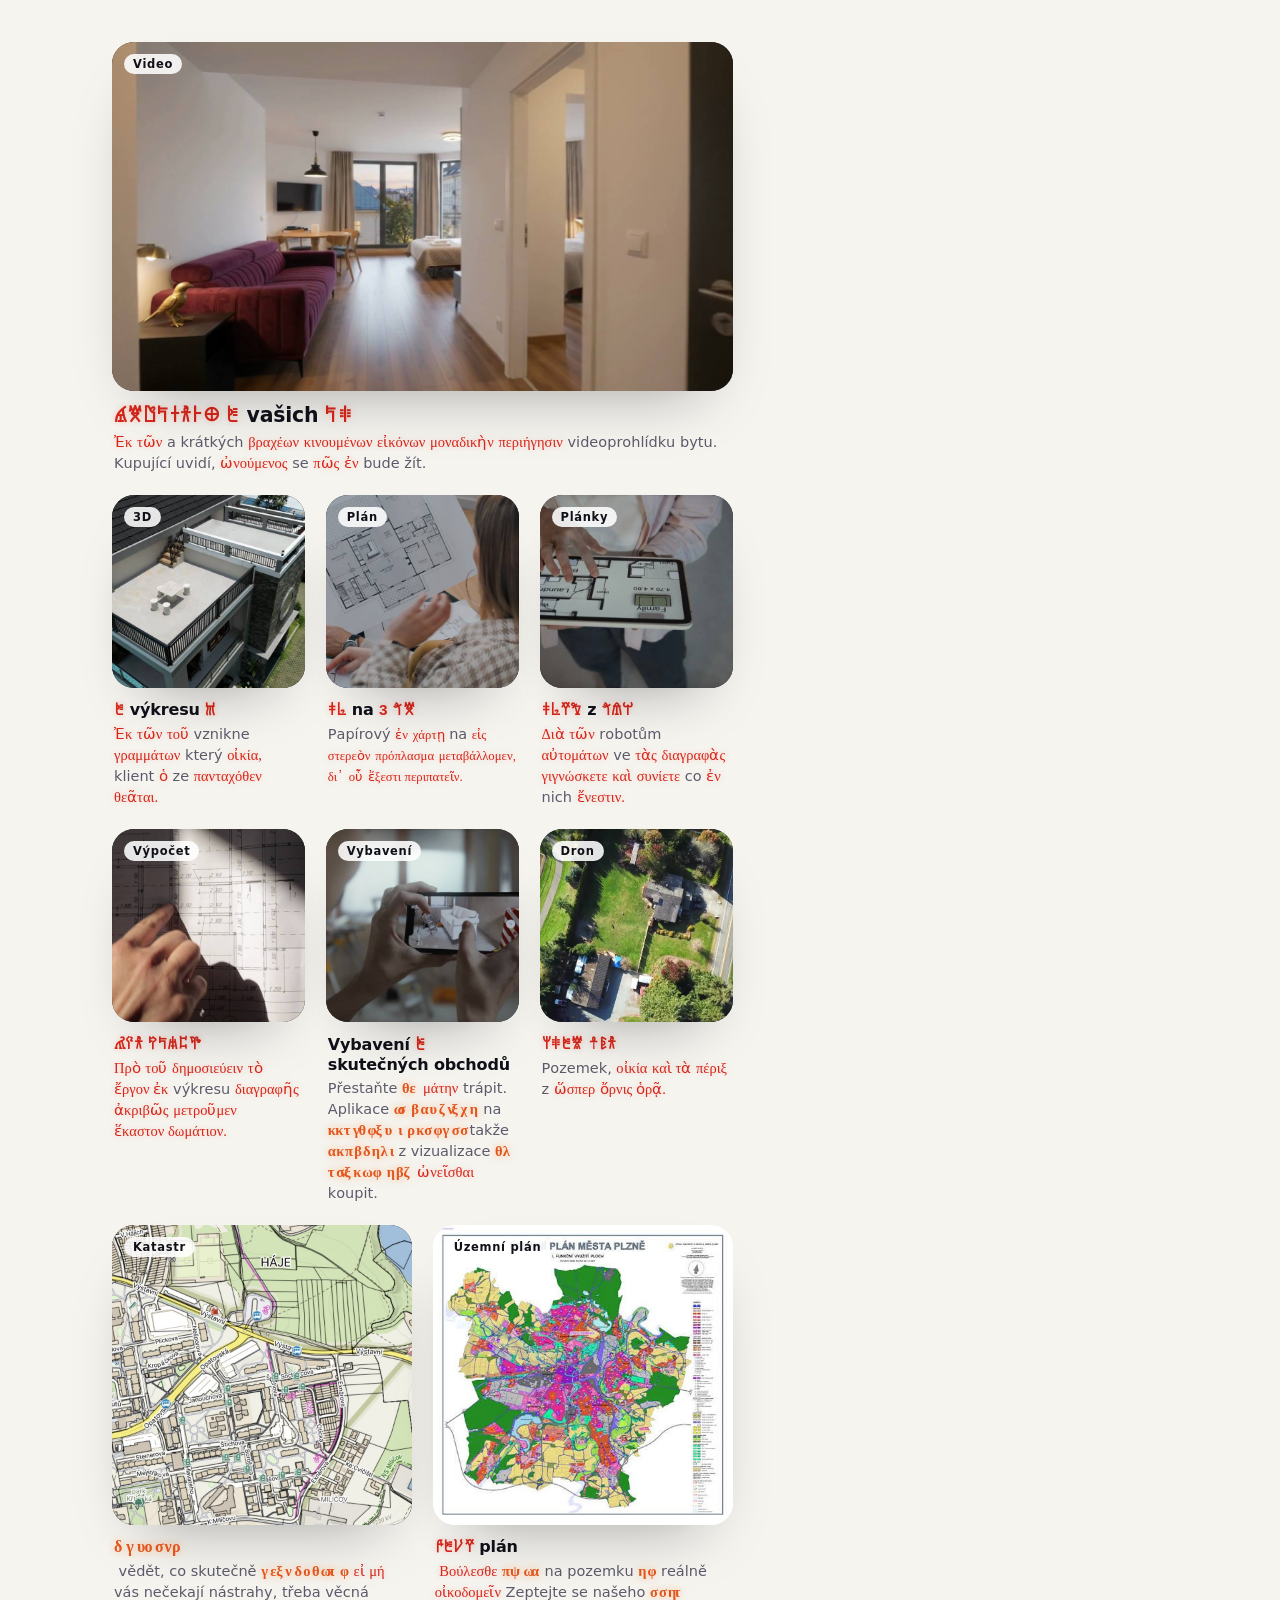
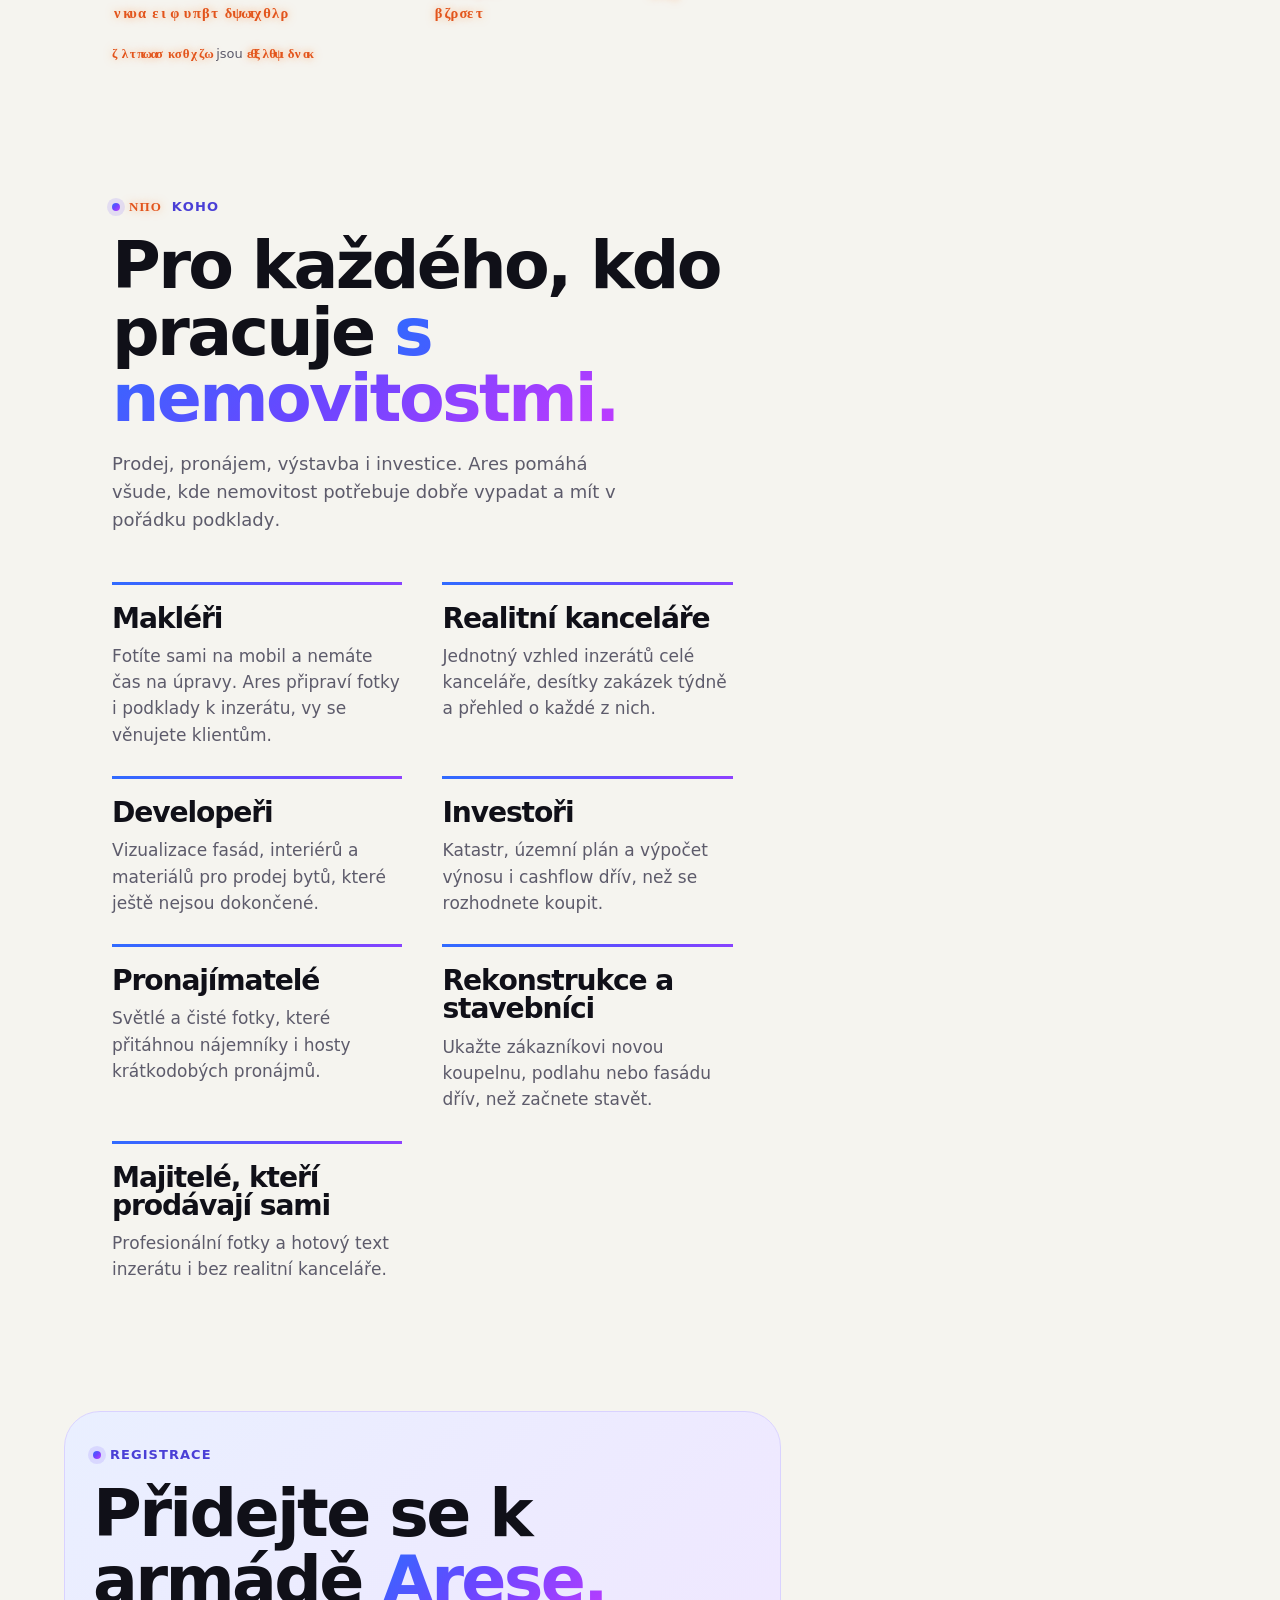
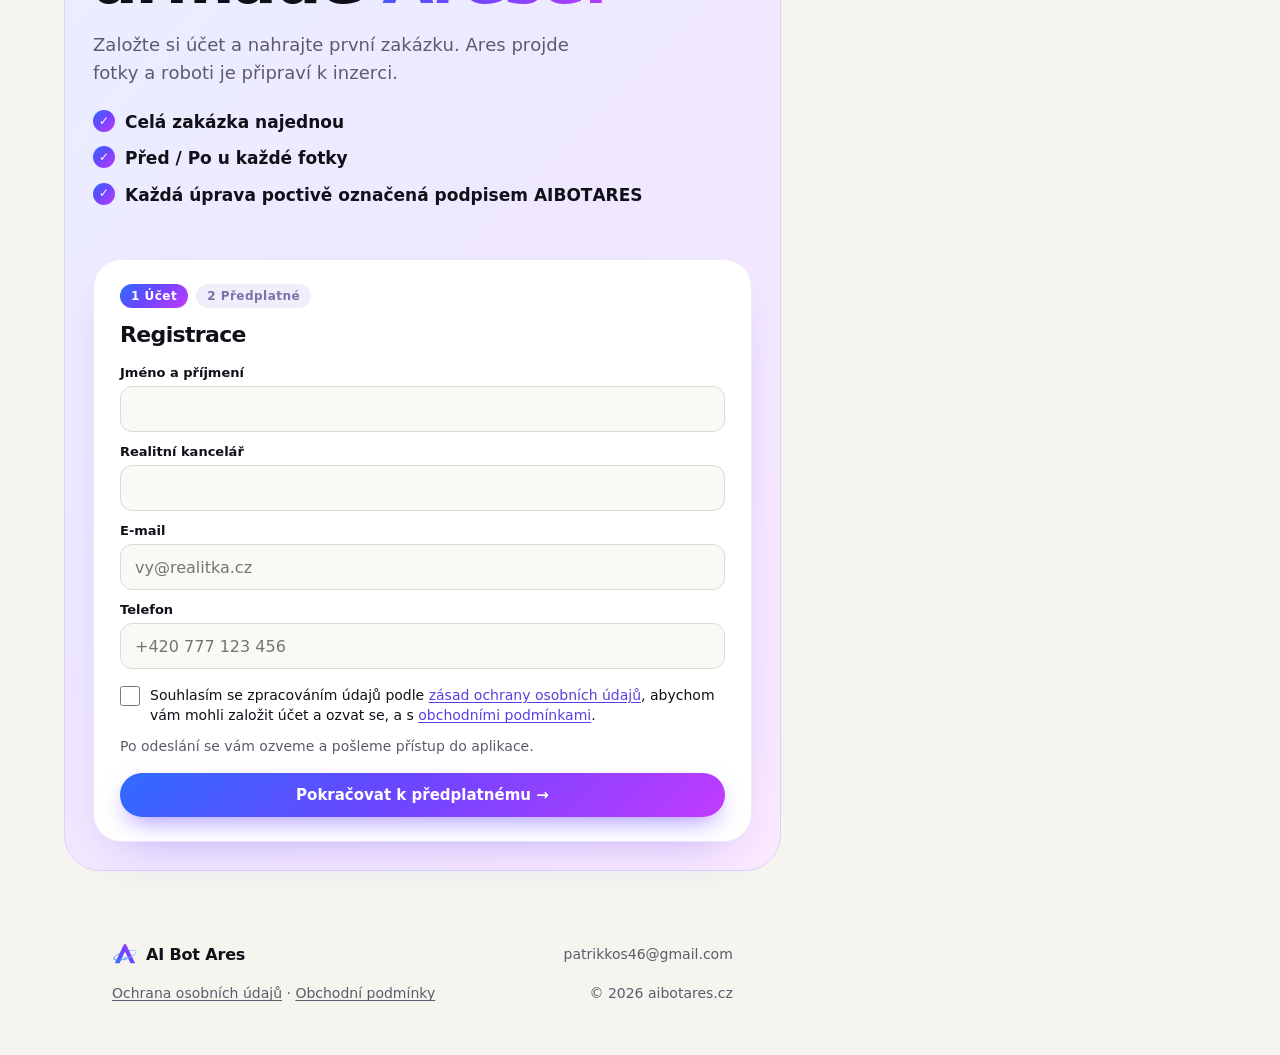
==== commit baf98c12: "Funkce: katastr, stavební rádce, slovníček, zpráva pro klienta a marketing pro 4 platformy Co-Author" ====
--- a/vstup.html
+++ b/vstup.html
@@ -489,8 +489,8 @@
  <h2 class="rv">Všechny profi nástroje <em class="s">na jednom místě.</em></h2>
   <div class="fgrid">
   <article class="fg wide rv"><header><i class="fi"><svg viewBox="0 0 24 24"><path d="M4 8h3l2-3h6l2 3h3v11H4z"/><circle cx="12" cy="13" r="3.5"/></svg></i><div><span class="fk">Foto Lab</span><h3>Ukažte klientovi, co z bytu může být</h3></div></header><p class="fsub"><i class="vz">vizualizace</i> Návrhy pro představu kupujícího, vždy viditelně označené. Na vlastních fotkách nemovitosti zůstává skutečný stav.</p><ul><li><b>Oddálení záběru</b><span>Širší pohled do malé místnosti.</span></li><li><b>Odstranění předmětů</b><span>Osoby, kabely a nepořádek zmizí.</span></li><li><b>Úklid a ustlání</b><span>Ustlaná postel, uklizená linka, prázdný pokoj.</span></li><li><b>Podlahy a stěny</b><span>Jiná podlaha nebo barva stěn za pár sekund.</span></li><li><b>Koupelny a kuchyně</b><span>Nové obklady, dlažba i barva linky.</span></li><li><b>Fasády, okna a dveře</b><span>Rodinné i činžovní domy v novém kabátě.</span></li><li><b>Garážová vrata</b><span>Moderní vrata místo starých.</span></li><li><b>Obrazy na zeď</b><span>Prázdné stěny přestanou působit holě.</span></li></ul><div class="fshop"><b>Katalog výrobků z obchodů</b><span>Materiály a vybavení od skutečných prodejců. Klient vidí, jak by byt vypadal, a výrobek najde rovnou v e-shopu.</span></div></article>
-  <article class="fg  rv"><header><i class="fi"><svg viewBox="0 0 24 24"><path d="M6 3h8l4 4v14H6z"/><path d="M14 3v4h4M9 12h6M9 16h6"/></svg></i><div><span class="fk">Inzerát a marketing</span><h3>Od fotky k hotové nabídce</h3></div></header><ul><li><b>Titulek a text inzerátu</b><span>Z ověřených údajů o nemovitosti, vždy jako návrh k vaší kontrole.</span></li><li><b>Kontrola před zveřejněním</b><span>Cena, údaje, půdorysy a chybějící podklady na jednom seznamu.</span></li><li><b>Marketing</b><span>Kampaně a texty pro vaše kanály a sítě.</span></li><li><b>Video Lab</b><span>Prezentace nemovitosti v pohybu.</span></li></ul></article>
-  <article class="fg  rv"><header><i class="fi"><svg viewBox="0 0 24 24"><path d="M3 6l6-2 6 2 6-2v14l-6 2-6-2-6 2z"/><path d="M9 4v14M15 6v14"/></svg></i><div><span class="fk">Data a podklady</span><h3>Čísla a fakta k nemovitosti</h3></div></header><ul><li><b>Katastr</b><span>Údaje k parcele na jednom místě.</span></li><li><b>Územní plán</b><span>Co lze na pozemku postavit a podle jakých pravidel.</span></li><li><b>Dokumenty</b><span>Přečte a roztřídí podklady a upozorní, když si odporují.</span></li><li><b>Ocenění a investice</b><span>Srovnatelné nemovitosti, výnos, cashflow a financování.</span></li></ul></article>
+  <article class="fg  rv"><header><i class="fi"><svg viewBox="0 0 24 24"><path d="M6 3h8l4 4v14H6z"/><path d="M14 3v4h4M9 12h6M9 16h6"/></svg></i><div><span class="fk">Inzerát a marketing</span><h3>Od fotky k hotové nabídce</h3></div></header><ul><li><b>Texty pro Sreality, Facebook, Instagram a LinkedIn</b><span>Každá platforma podle svých pravidel, s hashtagy a náhledem příspěvku.</span></li><li><b>Šablony a vzory kanceláře</b><span>Texty ve vašem stylu, bez nutnosti AI. Ares je umí jen doladit.</span></li><li><b>Akcelerátor textů</b><span>Ohodnotí varianty, vybere nejlepší a pohlídá povinné údaje i energetickou třídu.</span></li><li><b>Kontrola před zveřejněním</b><span>Cena, údaje, půdorysy a chybějící podklady na jednom seznamu.</span></li><li><b>Video Lab</b><span>Prezentace nemovitosti v pohybu.</span></li></ul></article>
+  <article class="fg  rv"><header><i class="fi"><svg viewBox="0 0 24 24"><path d="M3 6l6-2 6 2 6-2v14l-6 2-6-2-6 2z"/><path d="M9 4v14M15 6v14"/></svg></i><div><span class="fk">Data a podklady</span><h3>Čísla a fakta k nemovitosti</h3></div></header><ul><li><b>Katastr</b><span>Parcela z odkazu nebo výpisu LV, mapa, budova a kontrola zátěží.</span></li><li><b>Stavební rádce</b><span>Co se na pozemku dá postavit podle stavebního zákona a územního plánu obce.</span></li><li><b>Slovníček pojmů</b><span>Úřední pojmy z katastru vysvětlené lidsky, se zdrojem.</span></li><li><b>Zpráva pro klienta</b><span>Přehledná infografika v PDF, kterou klient otevře i bez přihlášení.</span></li><li><b>Dokumenty</b><span>Přečte a roztřídí podklady a upozorní, když si odporují.</span></li><li><b>Ocenění a investice</b><span>Srovnatelné nemovitosti, výnos, cashflow a financování.</span></li></ul></article>
   <article class="fg wide rv"><header><i class="fi"><svg viewBox="0 0 24 24"><circle cx="9" cy="8" r="3.5"/><path d="M3 20c0-3.5 2.7-6 6-6s6 2.5 6 6"/><path d="M16 4.5a3.5 3.5 0 0 1 0 7M18 14c2 .8 3 2.9 3 6"/></svg></i><div><span class="fk">Obchod a klienti</span><h3>Vše kolem zakázky v jednom systému</h3></div></header><ul><li><b>Klienti a zájemci</b><span>Přehled poptávek, komunikace a obchodního stavu.</span></li><li><b>Kalendář a úkoly</b><span>Agenda nemovitosti i celé kanceláře.</span></li><li><b>Kontrola trhu</b><span>Uložená hledání, která hlídají nové nabídky za vás.</span></li><li><b>Automatizace</b><span>Opakované kroky běží samy, vy jen schvalujete.</span></li></ul></article>
  </div>
  <div class="fcta rv"><p><b>Ares, váš pomocník v aplikaci.</b> Zeptáte se, poradí, kde co najdete a jaký je další krok.</p><a class="btn o" href="#registrace">Chci to vyzkoušet <span class="ar">→</span></a></div>
@@ -661,7 +661,7 @@
 </script>
 <style>@font-face{font-family:"Noto Sans Linear B";src:local("Noto Sans Linear B"),url(fonts/NotoSansLinearB-Regular.ttf) format("truetype");font-display:swap}</style>
 <!-- Přečtený text se přepíše do řečtiny (odstavce) a lineárního písma B (nadpisy). -->
-<script src="recky.js?v=13"></script>
+<script src="recky.js?v=14"></script>
 <script>
 // Login: with the app online (or locally) go straight to the app's secure sign-in; otherwise a small window explains it is coming.
 (function(){const d=document.getElementById('loginD'), f=document.getElementById('loginF'), msg=document.getElementById('loginMsg');
